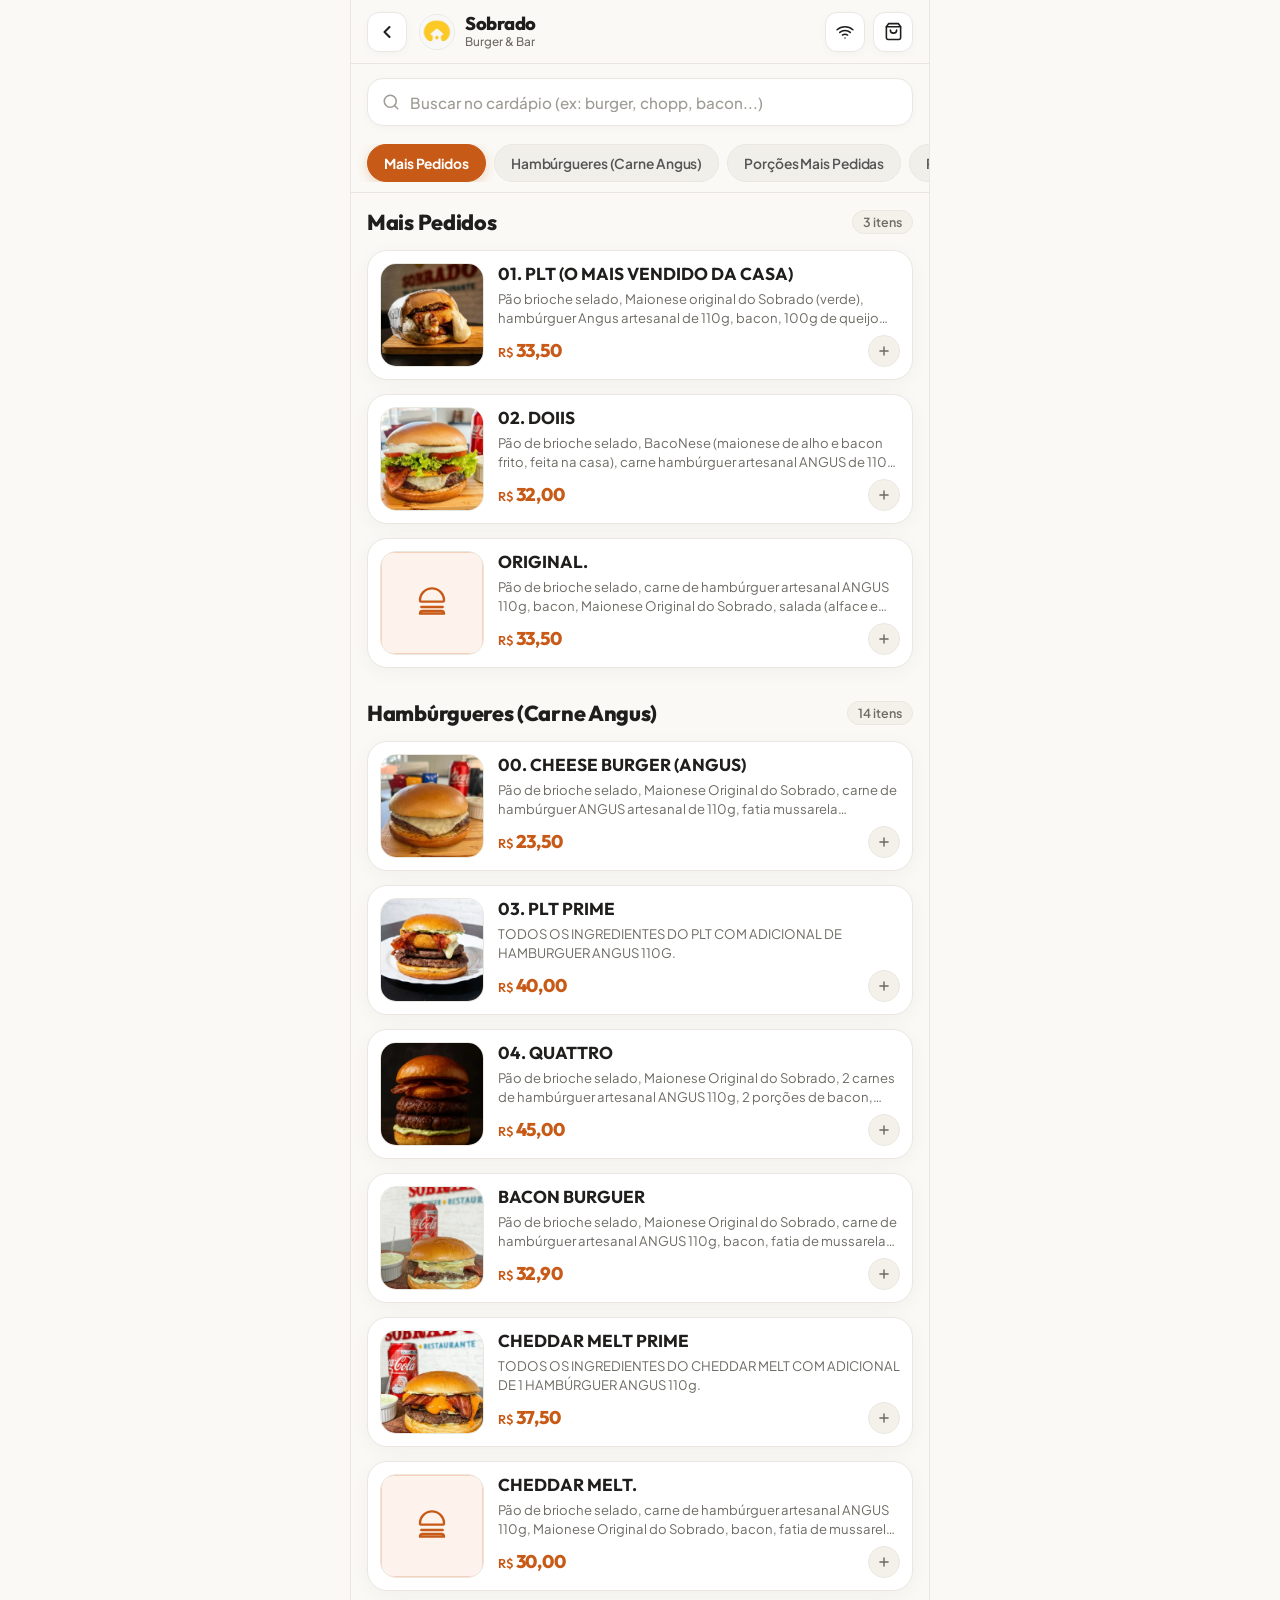
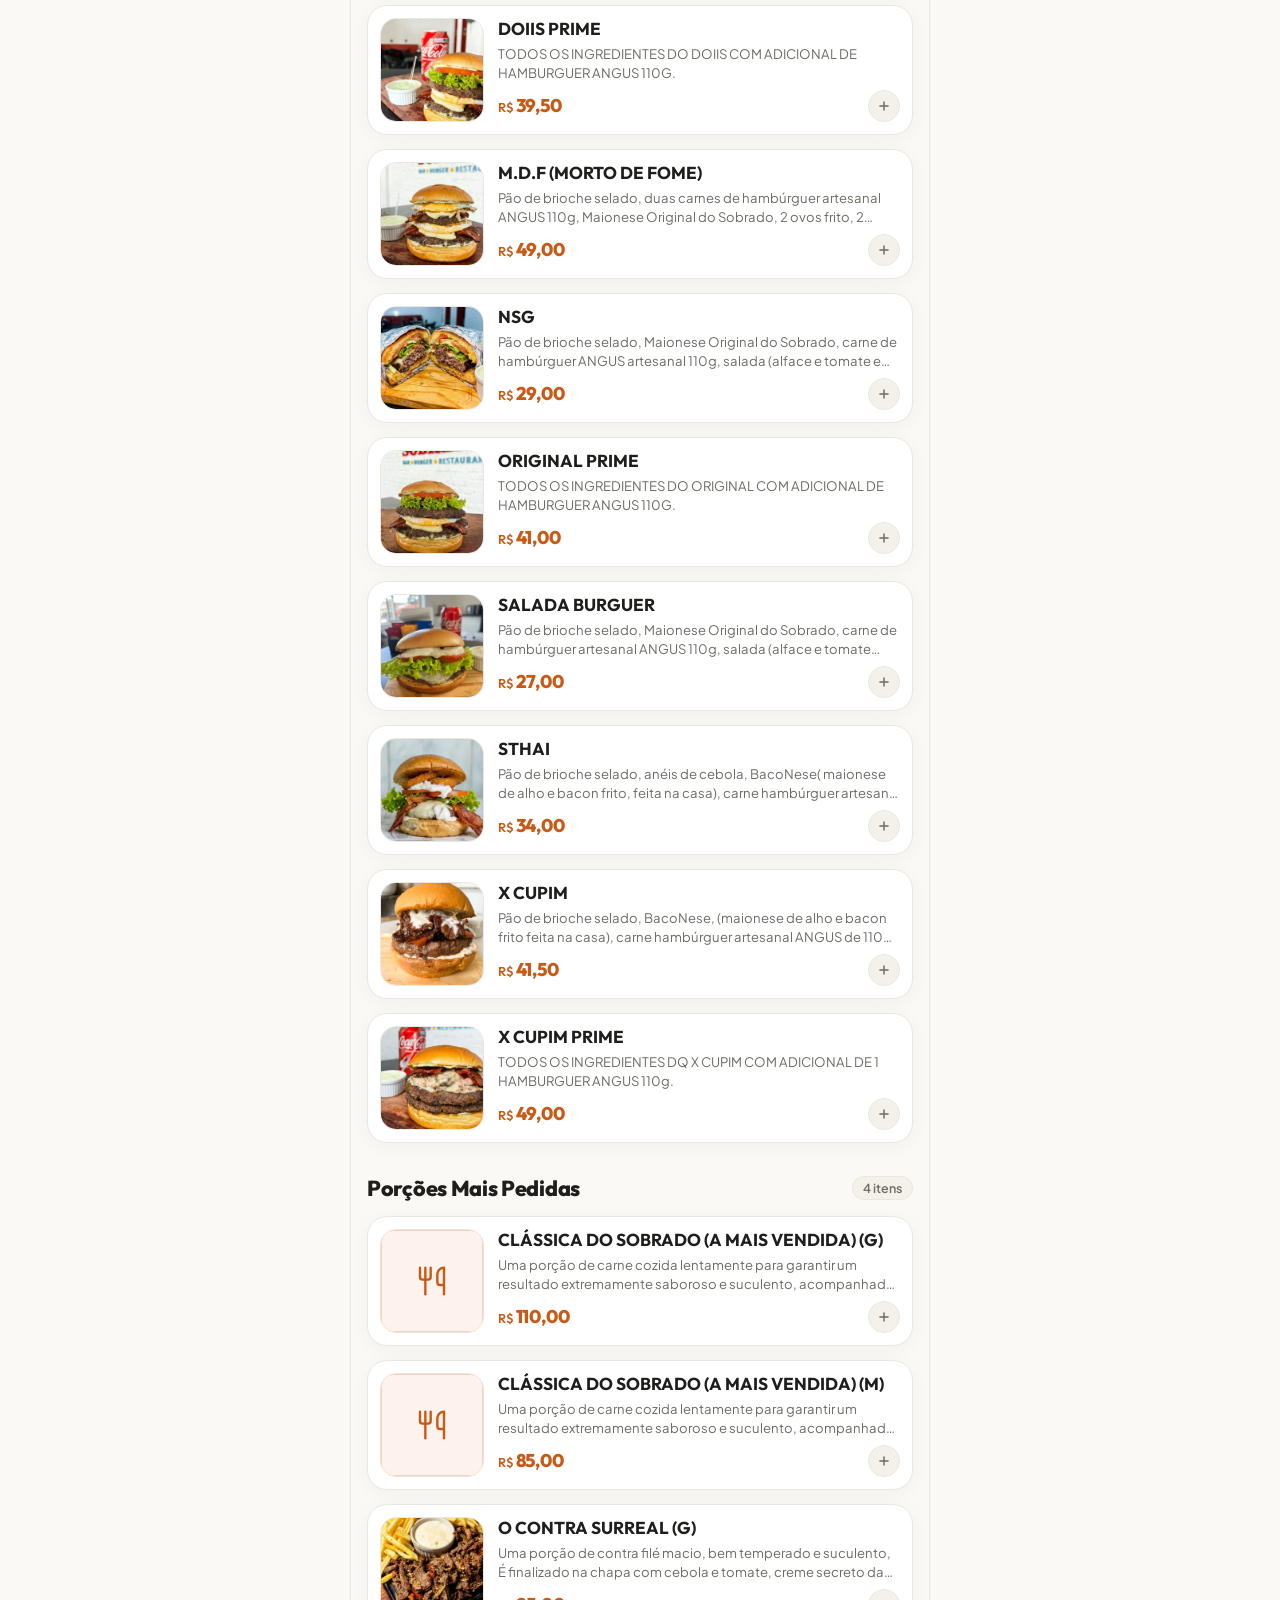
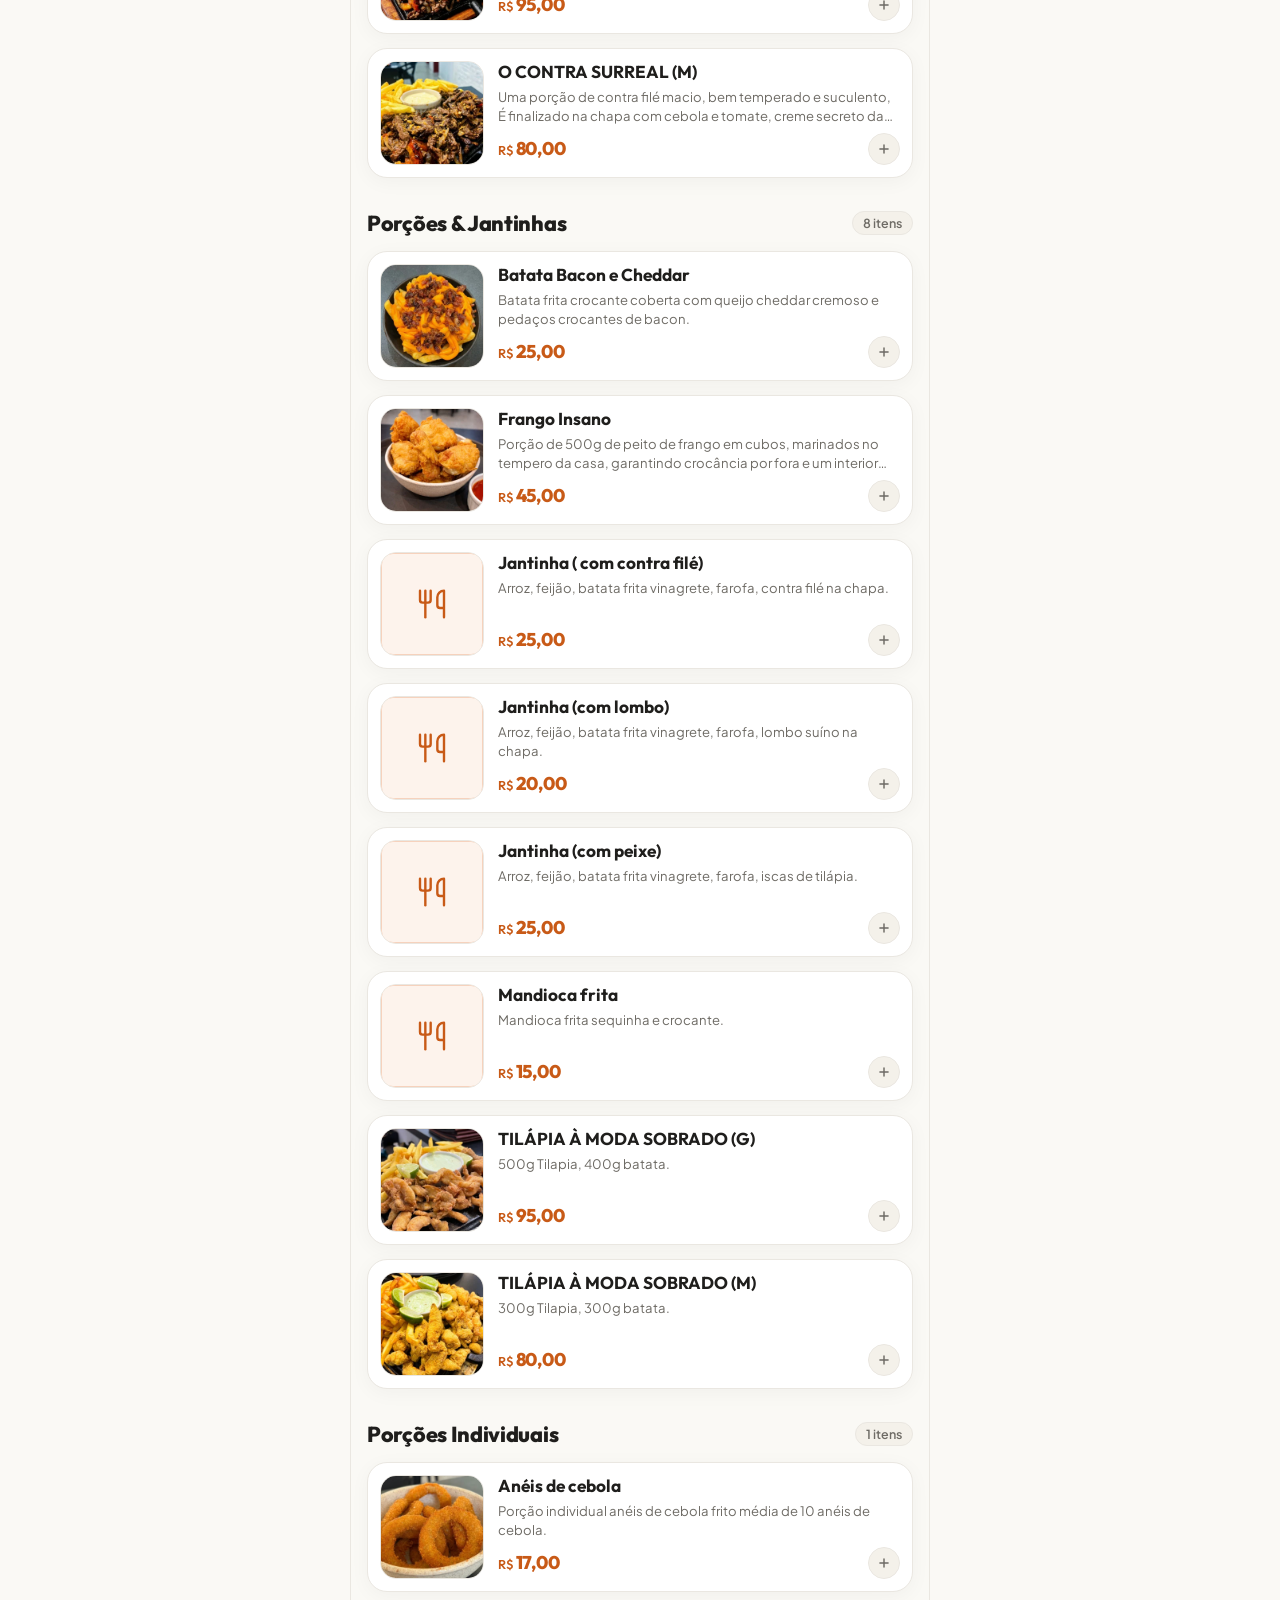
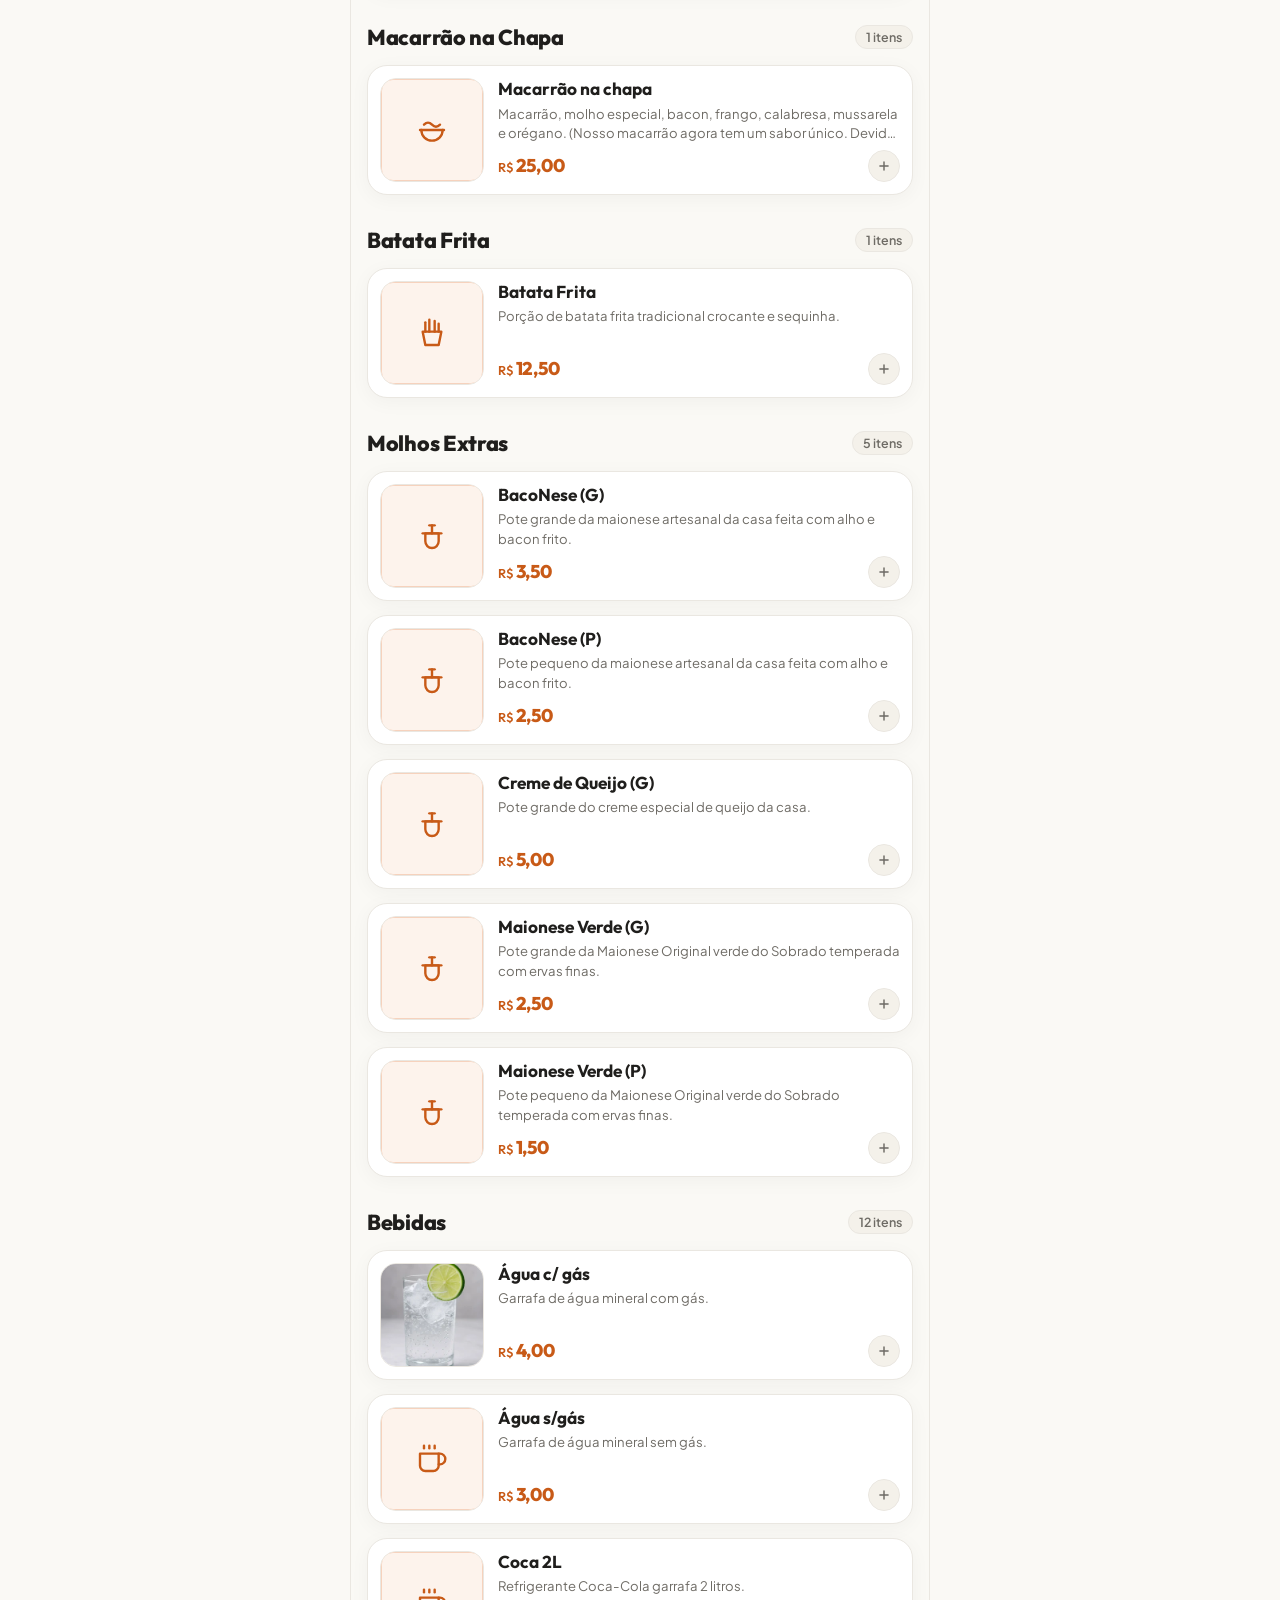
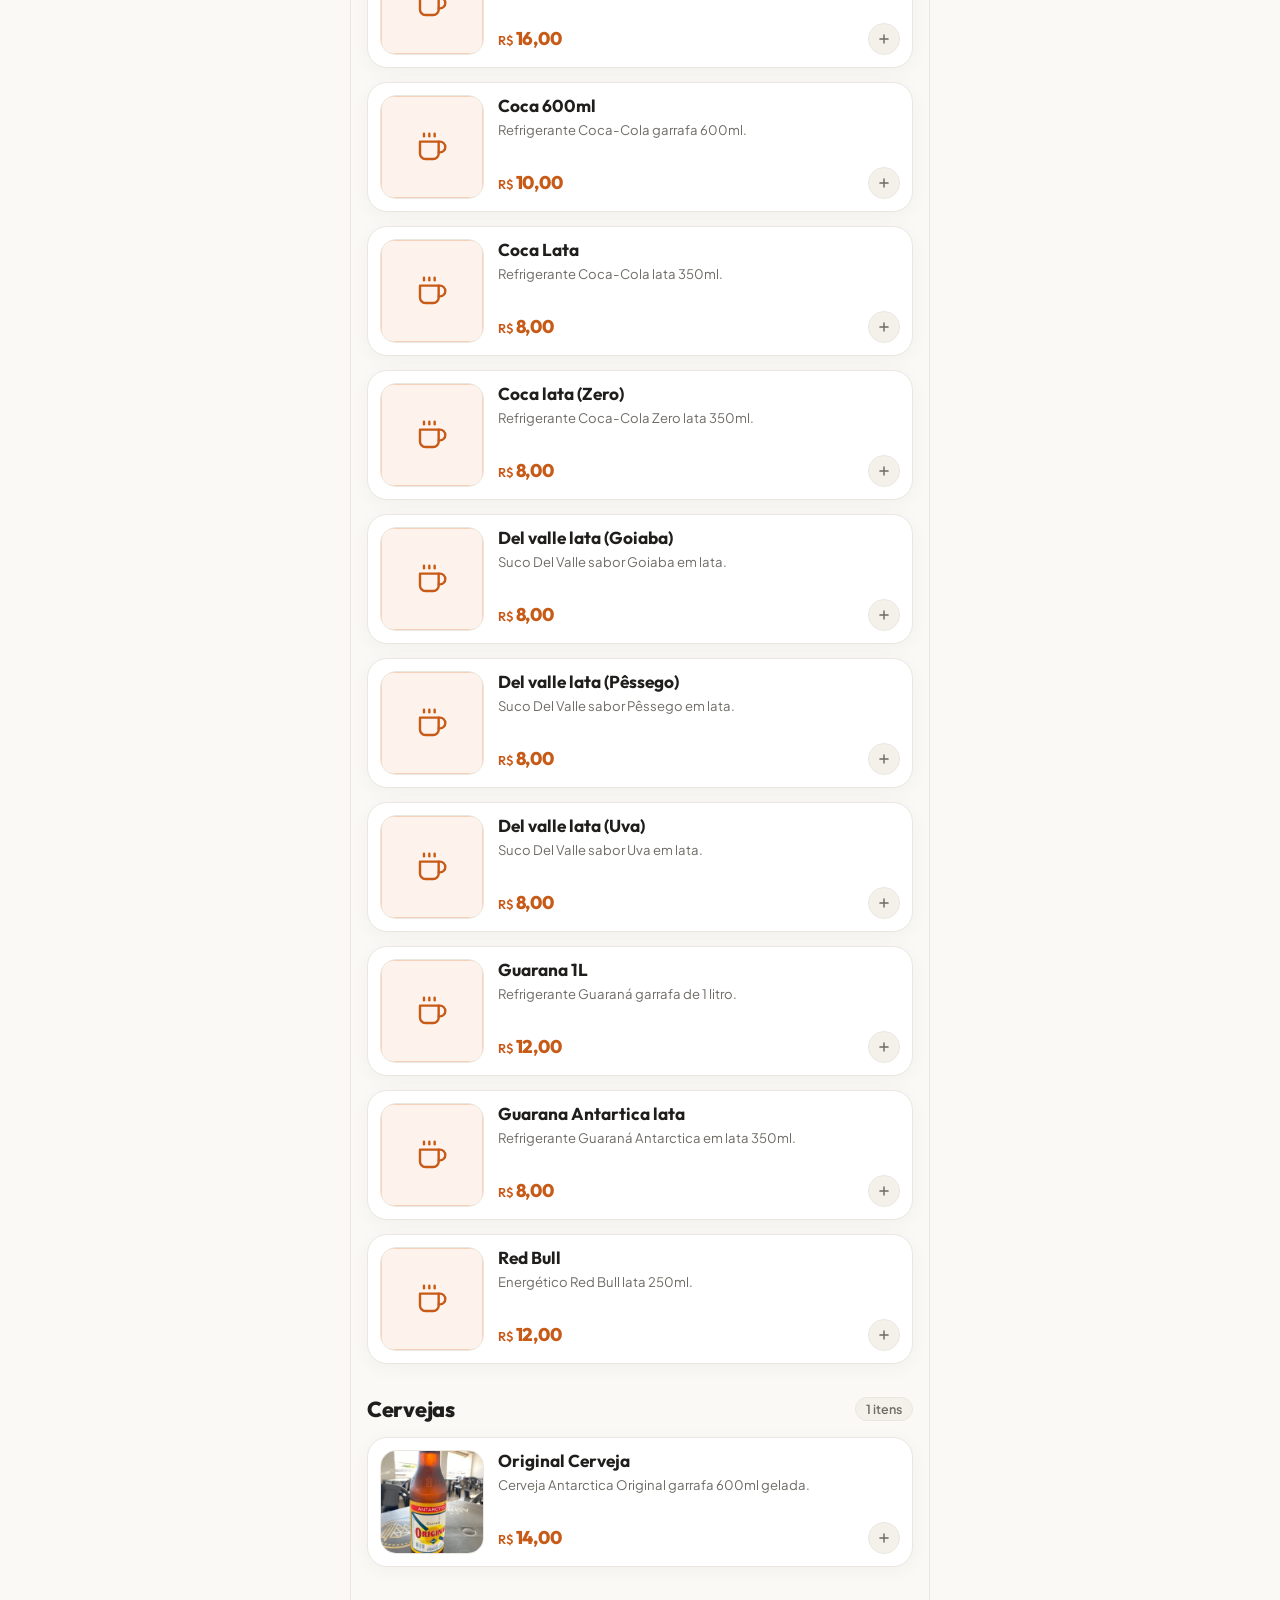
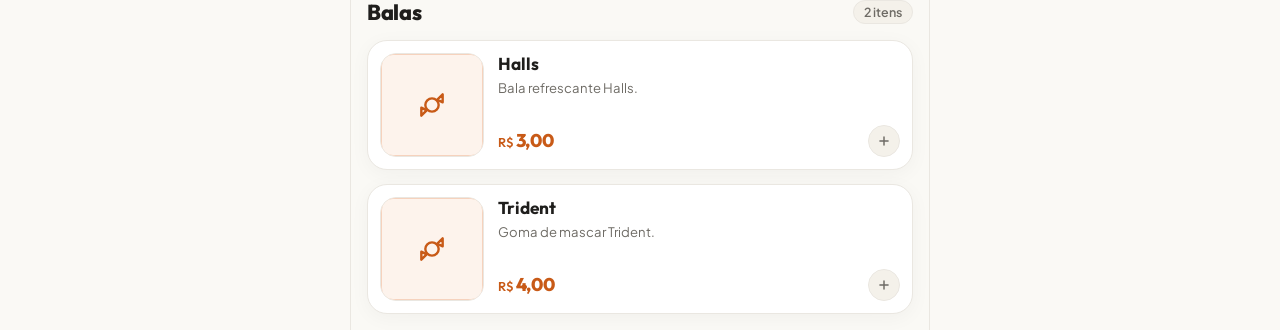
==== cardapio.html @ 11cb1b07 "Primeiro commit" ====
<!DOCTYPE html>
<html lang="pt-BR">

<head>
  <meta charset="UTF-8">
  <meta name="viewport"
    content="width=device-width, initial-scale=1.0, maximum-scale=1.0, user-scalable=no, viewport-fit=cover">
  <meta name="theme-color" content="#FAF9F5">
  <meta name="apple-mobile-web-app-status-bar-style" content="default">
  <meta name="description"
    content="Cardápio Digital O Sobrado — Hambúrgueres artesanais, porções especiais, chopp gelado e sobremesas. Peça em sua mesa com rapidez e elegância.">

  <!-- Open Graph / WhatsApp Preview -->
  <meta property="og:type" content="website">
  <meta property="og:title" content="Cardápio Digital — O Sobrado">
  <meta property="og:description"
    content="Conheça nossos burgers artesanais grelhados no fogo, porções e chopp fresco.">
  <meta property="og:image" content="assets/images/products/burger-sobrado.jpg">
  <meta property="og:locale" content="pt_BR">
  <meta property="og:site_name" content="O Sobrado">

  <title>Cardápio Digital — O Sobrado</title>

  <!-- Favicon -->
  <link rel="icon" type="image/jpeg" href="assets/images/Logo_Sobrado.jpg">

  <!-- Estilos da Aplicação -->
  <link rel="stylesheet" href="assets/css/styles.css">
</head>

<body>

  <div class="app-container" id="menuAppContainer">

    <!-- Header Compacto Sticky -->
    <header class="menu-header">
      <div class="header-left">
        <!-- Voltar ao Hub de Entrada -->
        <a href="index.html" class="btn-back-hub" id="btnBackHub" aria-label="Voltar ao início">
          <svg width="20" height="20" viewBox="0 0 24 24" fill="none" stroke="currentColor" stroke-width="2.5"
            stroke-linecap="round" stroke-linejoin="round">
            <polyline points="15 18 9 12 15 6"></polyline>
          </svg>
        </a>

        <!-- Marca e Título -->
        <div class="header-brand">
          <img src="assets/images/Logo_Sobrado.jpg" alt="Logo Sobrado" class="header-logo-mini" width="34"
            height="34" />
          <div class="header-title-box">
            <span class="header-title">Sobrado</span>
            <span class="header-desc">Burger & Bar</span>
          </div>
        </div>
      </div>

      <div class="header-right">
        <!-- Selo de Mesa Ativa -->
        <div class="header-table-badge" id="headerTableBadge" style="display: none;">
          <span class="table-badge-dot" aria-hidden="true"></span>
          <span id="headerTableText">Mesa --</span>
        </div>

        <!-- Botão Wi-Fi Rápido no Header -->
        <button type="button" class="header-wifi-btn btn-trigger-wifi" aria-label="Ver Wi-Fi">
          <svg width="18" height="18" viewBox="0 0 24 24" fill="none" stroke="currentColor" stroke-width="2"
            stroke-linecap="round" stroke-linejoin="round">
            <path d="M5 12.55a11 11 0 0 1 14.08 0"></path>
            <path d="M1.42 9a16 16 0 0 1 21.16 0"></path>
            <path d="M8.53 16.11a6 6 0 0 1 6.95 0"></path>
            <line x1="12" y1="20" x2="12.01" y2="20"></line>
          </svg>
        </button>

        <!-- Botão da Sacola de Pedidos no Header -->
        <button type="button" class="header-cart-btn" id="btnOpenCart" aria-label="Abrir sacola de pedidos">
          <svg width="19" height="19" viewBox="0 0 24 24" fill="none" stroke="currentColor" stroke-width="2"
            stroke-linecap="round" stroke-linejoin="round">
            <path d="M6 2L3 6v14a2 2 0 0 0 2 2h14a2 2 0 0 0 2-2V6l-3-4z"></path>
            <line x1="3" y1="6" x2="21" y2="6"></line>
            <path d="M16 10a4 4 0 0 1-8 0"></path>
          </svg>
          <span class="cart-badge" id="cartBadgeCount" style="display: none;">0</span>
        </button>
      </div>
    </header>

    <!-- Barra de Pesquisa Rápida -->
    <div class="search-container">
      <div class="search-input-wrapper">
        <span class="search-icon" aria-hidden="true">
          <svg width="18" height="18" viewBox="0 0 24 24" fill="none" stroke="currentColor" stroke-width="2"
            stroke-linecap="round" stroke-linejoin="round">
            <circle cx="11" cy="11" r="8"></circle>
            <line x1="21" y1="21" x2="16.65" y2="16.65"></line>
          </svg>
        </span>
        <input type="search" id="menuSearchInput" class="search-input"
          placeholder="Buscar no cardápio (ex: burger, chopp, bacon...)" autocomplete="off"
          aria-label="Buscar produtos no cardápio" />
        <button type="button" class="search-clear-btn" id="searchClearBtn" aria-label="Limpar pesquisa">✕</button>
      </div>
    </div>

    <!-- Barra de Categorias Horizontal Sticky com Scroll Suave -->
    <nav class="categories-bar-wrapper" aria-label="Navegação por categorias de produtos">
      <div class="categories-bar" id="categoriesBar">
        <!-- Renderizado dinamicamente via JavaScript -->
      </div>
    </nav>

    <!-- Listagem Principal de Seções e Produtos -->
    <main class="menu-content" id="menuContent">
      <!-- Seções e cards renderizados dinamicamente via JavaScript -->
    </main>

    <!-- Estado de Busca Vazia -->
    <div class="empty-search-state" id="emptySearchState">
      <span class="empty-icon" aria-hidden="true">
        <svg width="32" height="32" viewBox="0 0 24 24" fill="none" stroke="#9E9B94" stroke-width="1.8"
          stroke-linecap="round" stroke-linejoin="round">
          <circle cx="11" cy="11" r="8"></circle>
          <line x1="21" y1="21" x2="16.65" y2="16.65"></line>
        </svg>
      </span>
      <h3 class="empty-title">Nenhum item encontrado</h3>
      <p class="empty-desc">Tente buscar por outro termo ou ingrediente.</p>
    </div>

    <!-- Modal / Bottom Drawer de Detalhes do Produto (com suporte a Vídeo e Imagem) -->
    <div class="modal-overlay" id="productModal" role="dialog" aria-modal="true" aria-labelledby="drawerTitle">
      <div class="product-drawer">

        <div class="drawer-handle-bar">
          <div class="drawer-handle"></div>
        </div>

        <button type="button" class="btn-close-modal" id="btnCloseDrawer" aria-label="Fechar detalhes">✕</button>

        <!-- Mídia em Destaque no Topo do Modal (Vídeo ou Foto) -->
        <div class="drawer-media-wrap modal-media modal-image-container" id="drawerMediaContainer">
          <!-- Renderizado dinamicamente: <video> ou <img> -->
        </div>

        <!-- Conteúdo do Produto -->
        <div class="drawer-body">
          <span class="drawer-badge" id="drawerBadge" style="display: none;">Destaque</span>

          <div class="drawer-header-row">
            <h2 class="drawer-title" id="drawerTitle">Nome do Produto</h2>
            <div class="drawer-price" id="drawerPrice">R$ 0,00</div>
          </div>

          <p class="drawer-desc" id="drawerDesc">Descrição completa do item.</p>

          <!-- Molho de Acompanhamento / Destaque Especial -->
          <div id="drawerAccompanimentContainer" style="display: none;"></div>

          <!-- Ingredientes Artesanais -->
          <div id="drawerIngredientsBox">
            <h4 class="drawer-section-title">Ingredientes & Composição</h4>
            <ul class="ingredients-list" id="drawerIngredientsList">
              <!-- Renderizado dinamicamente -->
            </ul>
          </div>

          <!-- Adicionais do Produto (Exclusivo no Modal de Detalhes) -->
          <div id="drawerAddonsSection" class="drawer-addons-section" style="display: none;"></div>

          <!-- Ação do Cliente -->
          <div class="drawer-actions">
            <button type="button" class="btn-primary-action" id="btnAddToCart">
              <svg width="20" height="20" viewBox="0 0 24 24" fill="none" stroke="currentColor" stroke-width="2"
                stroke-linecap="round" stroke-linejoin="round">
                <path d="M6 2L3 6v14a2 2 0 0 0 2 2h14a2 2 0 0 0 2-2V6l-3-4z"></path>
                <line x1="3" y1="6" x2="21" y2="6"></line>
                <path d="M16 10a4 4 0 0 1-8 0"></path>
              </svg>
              <span id="btnAddToCartText">Adicionar à Sacola</span>
            </button>
          </div>
        </div>

      </div>
    </div>

    <!-- Modal / Bottom Drawer da Sacola de Pedidos -->
    <div class="modal-overlay" id="cartModal" role="dialog" aria-modal="true" aria-labelledby="cartDrawerTitle">
      <div class="product-drawer cart-drawer">

        <div class="drawer-handle-bar">
          <div class="drawer-handle"></div>
        </div>

        <button type="button" class="btn-close-modal" id="btnCloseCart" aria-label="Fechar sacola">✕</button>

        <div class="cart-drawer-header">
          <div class="cart-title-row">
            <h2 class="cart-drawer-title" id="cartDrawerTitle">Sua Sacola</h2>
            <div class="cart-table-badge" id="cartTableBadge" style="display: none;">
              <span class="table-badge-dot" aria-hidden="true"></span>
              <span id="cartTableText">Mesa --</span>
            </div>
          </div>
          <p class="cart-drawer-subtitle">Revise seus itens e envie o pedido diretamente para o estabelecimento.</p>
        </div>

        <!-- Conteúdo da Sacola (Itens ou Estado Vazio) -->
        <div class="cart-drawer-body" id="cartDrawerBody">
          <!-- Renderizado dinamicamente via JS -->
        </div>

        <!-- Rodapé da Sacola (Total, Observações e WhatsApp) -->
        <div class="cart-drawer-footer" id="cartDrawerFooter">
          <div class="cart-notes-wrapper">
            <label for="cartNotesInput" class="cart-notes-label">
              <svg width="15" height="15" viewBox="0 0 24 24" fill="none" stroke="currentColor" stroke-width="2"
                stroke-linecap="round" stroke-linejoin="round">
                <path d="M11 4H4a2 2 0 0 0-2 2v14a2 2 0 0 0 2 2h14a2 2 0 0 0 2-2v-7"></path>
                <path d="M18.5 2.5a2.121 2.121 0 0 1 3 3L12 15l-4 1 1-4 9.5-9.5z"></path>
              </svg>
              <span>Observações (opcional):</span>
            </label>
            <textarea id="cartNotesInput" class="cart-notes-input"
              placeholder="Ex: Ponto da carne, sem cebola, maionese à parte..." rows="2"></textarea>
          </div>

          <div class="cart-total-row">
            <span class="cart-total-label">Total do Pedido</span>
            <span class="cart-total-value" id="cartTotalValue">R$ 0,00</span>
          </div>

          <button type="button" class="btn-primary-action btn-whatsapp-order" id="btnWhatsappOrder">
            <svg width="22" height="22" viewBox="0 0 24 24" fill="currentColor">
              <path
                d="M12.031 6.172c-3.181 0-5.767 2.586-5.768 5.766-.001 1.298.38 2.27 1.019 3.287l-.582 2.128 2.182-.573c.978.58 1.911.928 3.149.929 3.182 0 5.767-2.587 5.768-5.766 0-3.18-2.586-5.771-5.768-5.771zm3.392 8.244c-.144.405-.837.774-1.17.824-.299.045-.677.063-1.092-.069-.252-.08-.575-.187-.988-.365-1.739-.751-2.874-2.502-2.961-2.617-.087-.116-.708-.94-.708-1.793s.448-1.273.607-1.446c.159-.173.346-.217.462-.217l.332.006c.106.005.249-.04.39.298.144.347.491 1.2.534 1.287.043.087.072.188.014.304-.058.116-.087.188-.173.289l-.26.304c-.087.086-.177.18-.076.354.101.174.449.741.964 1.201.662.591 1.221.774 1.394.86.173.086.275.073.376-.044.101-.116.433-.506.549-.68.116-.173.231-.145.39-.087s1.011.477 1.184.564.289.13.332.203c.043.072.043.419-.101.824z" />
            </svg>
            <span>Pedir no WhatsApp</span>
          </button>
        </div>

      </div>
    </div>

    <!-- Modal de Wi-Fi -->
    <div class="modal-overlay" id="wifiModal" role="dialog" aria-modal="true" aria-labelledby="wifiModalTitle">
      <div class="wifi-modal-box">
        <div class="wifi-icon-large" aria-hidden="true">
          <svg width="32" height="32" viewBox="0 0 24 24" fill="none" stroke="currentColor" stroke-width="2"
            stroke-linecap="round" stroke-linejoin="round">
            <path d="M5 12.55a11 11 0 0 1 14.08 0"></path>
            <path d="M1.42 9a16 16 0 0 1 21.16 0"></path>
            <path d="M8.53 16.11a6 6 0 0 1 6.95 0"></path>
            <line x1="12" y1="20" x2="12.01" y2="20"></line>
          </svg>
        </div>

        <h2 class="wifi-modal-title" id="wifiModalTitle">Wi-Fi d'O Sobrado</h2>
        <p class="wifi-modal-desc">Conecte-se gratuitamente à nossa rede exclusiva para clientes.</p>

        <div class="wifi-info-card">
          <div class="wifi-row">
            <span class="wifi-row-label">Nome da Rede (SSID)</span>
            <span class="wifi-row-value">O Sobrado - Clientes</span>
          </div>
          <div class="wifi-row">
            <span class="wifi-row-label">Senha de Acesso</span>
            <span class="wifi-row-value">sobradoburger</span>
          </div>
        </div>

        <button type="button" class="btn-copy-wifi" id="btnCopyWifiPassword">
          <svg width="18" height="18" viewBox="0 0 24 24" fill="none" stroke="currentColor" stroke-width="2"
            stroke-linecap="round" stroke-linejoin="round">
            <rect x="9" y="9" width="13" height="13" rx="2" ry="2"></rect>
            <path d="M5 15H4a2 2 0 0 1-2-2V4a2 2 0 0 1 2-2h9a2 2 0 0 1 2 2v1"></path>
          </svg>
          <span>Copiar Senha</span>
        </button>

        <button type="button" class="btn-close-wifi-text" id="btnCloseWifi">
          Fechar Janela
        </button>
      </div>
    </div>

    <!-- Toast de Notificação -->
    <div class="toast-notice" id="toastNotice" role="status" aria-live="polite"></div>

  </div>

  <!-- Scripts -->
  <script src="assets/js/products.js"></script>
  <script src="assets/js/app.js"></script>
</body>

</html>
---- assets/css/styles.css ----
/* =====================================================================
   O SOBRADO — CARDÁPIO DIGITAL & HUB NFC
   Design System Light Theme: Leve, Limpo, Sofisticado e Minimalista
   ===================================================================== */

@import url('https://fonts.googleapis.com/css2?family=Outfit:wght@400;500;600;700;800&family=Plus+Jakarta+Sans:wght@400;500;600;700&display=swap');

:root {
  /* 1. Paleta de Superfícies (Light Gastronômico & Aconchegante) */
  --bg-main: #FAF9F5;             /* Creme/off-white suave, acolhedor e leve */
  --bg-main-alt: #F4F1EA;         /* Variação sutil para seções de destaque */
  --bg-card: #FFFFFF;             /* Branco puro para cartões e links */
  --bg-card-hover: #FCFBFA;       /* Micro-hover suave */
  --bg-input: #FFFFFF;            /* Fundo dos campos de entrada */
  --bg-chip: #F2EFEB;             /* Chips inativos e badges secundários */
  --bg-chip-hover: #E9E5DE;       /* Hover de chips */
  --bg-glass: rgba(250, 249, 245, 0.92); /* Vidro fosco claro no topo */

  /* 2. Cores de Destaque Gastronômico (Terracota & Âmbar Queimado) */
  --brand-terracotta: #C85A17;     /* Tom terracota/brasa nobre */
  --brand-terracotta-hover: #B44E11; /* Estado ativo/hover */
  --brand-terracotta-light: #FDF3EC; /* Fundo suave para ícones e tags */
  --brand-terracotta-border: #F6D2BD;/* Borda delicada de destaque */
  --brand-amber: #D97706;          /* Âmbar complementar */

  /* 3. Selo de Mesa e Status (Verde Musgo / Sálvia Acolhedor) */
  --status-table-bg: #EAF6EE;      /* Fundo da cápsula da mesa */
  --status-table-border: #C6E7D2;  /* Borda sutil da cápsula */
  --status-table-text: #237841;    /* Verde elegante e legível */
  --status-table-dot: #2E9B54;     /* Ponto pulsante */

  /* 4. Tipografia & Hierarquia de Contraste */
  --text-primary: #1F1E1C;         /* Preto suave / grafite escuro */
  --text-heading: #2D2B28;         /* Títulos e destaques estruturais */
  --text-secondary: #6E6B65;       /* Descrições e ingredientes */
  --text-dim: #9E9B94;             /* Elementos discretos e placeholders */
  --text-white: #FFFFFF;           /* Texto sobre botões terracota */

  /* 5. Bordas e Sombras Suaves (Sem peso preto) */
  --border-subtle: #EAE7E1;        /* Linha sutil padrão */
  --border-divider: #F0ECE4;       /* Divisores internos */
  --border-focus: #C85A17;         /* Foco de acessibilidade */

  --shadow-sm: 0 2px 8px rgba(31, 30, 28, 0.03);
  --shadow-card: 0 4px 20px rgba(31, 30, 28, 0.04);
  --shadow-card-hover: 0 8px 26px rgba(31, 30, 28, 0.07);
  --shadow-drawer: 0 -10px 40px rgba(31, 30, 28, 0.12);
  --shadow-modal: 0 16px 40px rgba(31, 30, 28, 0.14);

  /* 6. Medidas e Geometria */
  --font-heading: 'Outfit', -apple-system, BlinkMacSystemFont, sans-serif;
  --font-body: 'Plus Jakarta Sans', -apple-system, BlinkMacSystemFont, sans-serif;
  --radius-sm: 10px;
  --radius-md: 16px;
  --radius-lg: 20px;
  --radius-xl: 24px;
  --radius-full: 9999px;
  --header-height: 64px;
  --category-bar-height: 56px;
  --touch-target: 44px;
}

/* =====================================================================
   RESET E BASE
   ===================================================================== */
*, *::before, *::after {
  box-sizing: border-box;
  margin: 0;
  padding: 0;
  -webkit-tap-highlight-color: transparent;
}

html {
  font-size: 16px;
  scroll-behavior: smooth;
  background-color: var(--bg-main);
  color: var(--text-primary);
  font-family: var(--font-body);
  -webkit-font-smoothing: antialiased;
  -moz-osx-font-smoothing: grayscale;
}

body {
  min-height: 100vh;
  display: flex;
  flex-direction: column;
  background-color: var(--bg-main);
  color: var(--text-primary);
  overflow-x: hidden;
  padding-bottom: env(safe-area-inset-bottom, 20px);
}

img, video {
  display: block;
  max-width: 100%;
  height: auto;
}

button, a, input {
  font-family: inherit;
  color: inherit;
}

button {
  background: none;
  border: none;
  cursor: pointer;
}

a {
  text-decoration: none;
}

/* =====================================================================
   CONTAINER DO APP (MOBILE-FIRST)
   ===================================================================== */
.app-container {
  width: 100%;
  max-width: 580px;
  margin: 0 auto;
  min-height: 100vh;
  position: relative;
  display: flex;
  flex-direction: column;
  background-color: var(--bg-main);
}

/* =====================================================================
   1. HUB DE ENTRADA (INDEX.HTML / LINKTREE DA MESA)
   ===================================================================== */
.hub-wrapper {
  display: flex;
  flex-direction: column;
  min-height: 100vh;
  padding: 48px 20px 32px 20px;
  padding-top: max(48px, env(safe-area-inset-top, 32px));
  position: relative;
  z-index: 1;
}

/* Identidade Centralizada do Sobrado (Clean & Minimalista) */
.hub-identity {
  display: flex;
  flex-direction: column;
  align-items: center;
  text-align: center;
  margin-top: 0;
  margin-bottom: 30px;
  position: relative;
  z-index: 2;
}

.hub-logo-box {
  width: 108px;
  height: 108px;
  border-radius: 50%;
  padding: 4px;
  background-color: #FFFFFF;
  border: 1px solid var(--border-subtle);
  box-shadow: 0 8px 28px rgba(31, 30, 28, 0.08);
  margin-bottom: 16px;
  transition: transform 0.25s ease, box-shadow 0.25s ease;
  display: flex;
  align-items: center;
  justify-content: center;
  overflow: hidden;
}

.hub-logo-box:hover {
  transform: translateY(-2px);
  box-shadow: 0 12px 32px rgba(31, 30, 28, 0.12);
}

.hub-logo-img {
  width: 100%;
  height: 100%;
  border-radius: 50%;
  object-fit: cover;
  background-color: #FFFFFF;
}

.hub-title {
  font-family: var(--font-heading);
  font-size: 1.85rem;
  font-weight: 800;
  letter-spacing: -0.5px;
  color: var(--text-primary);
  margin-bottom: 4px;
}

.hub-subtitle {
  font-size: 0.95rem;
  color: var(--text-secondary);
  font-weight: 500;
  margin-bottom: 14px;
}

/* Selo de Mesa Ativa Clean */
.table-badge {
  display: inline-flex;
  align-items: center;
  gap: 8px;
  background-color: var(--status-table-bg);
  border: 1px solid var(--status-table-border);
  padding: 6px 14px;
  border-radius: var(--radius-full);
  font-size: 0.85rem;
  font-weight: 600;
  color: var(--status-table-text);
  box-shadow: 0 2px 6px rgba(35, 120, 65, 0.06);
}

.table-badge-dot {
  width: 8px;
  height: 8px;
  border-radius: 50%;
  background-color: var(--status-table-dot);
  box-shadow: 0 0 6px rgba(46, 155, 84, 0.5);
  animation: pulseGreen 2.2s infinite ease-in-out;
}

@keyframes pulseGreen {
  0%, 100% { transform: scale(0.9); opacity: 0.85; }
  50% { transform: scale(1.15); opacity: 1; }
}

/* Lista de Ações do Hub */
.hub-actions {
  display: flex;
  flex-direction: column;
  gap: 14px;
  width: 100%;
  margin-bottom: 28px;
}

.hub-btn {
  display: flex;
  align-items: center;
  justify-content: space-between;
  width: 100%;
  min-height: 68px;
  padding: 14px 18px;
  border-radius: var(--radius-md);
  background-color: var(--bg-card);
  border: 1px solid var(--border-subtle);
  color: var(--text-primary);
  box-shadow: var(--shadow-card);
  transition: transform 0.18s cubic-bezier(0.16, 1, 0.3, 1), box-shadow 0.18s ease, border-color 0.18s ease;
  position: relative;
}

.hub-btn:hover {
  box-shadow: var(--shadow-card-hover);
  border-color: #DFDBD3;
  transform: translateY(-1px);
}

.hub-btn:active {
  transform: scale(0.985);
}

.hub-btn-left {
  display: flex;
  align-items: center;
  gap: 14px;
}

.hub-btn-icon {
  width: 44px;
  height: 44px;
  border-radius: 12px;
  display: flex;
  align-items: center;
  justify-content: center;
  font-size: 1.25rem;
  flex-shrink: 0;
  background-color: var(--bg-main-alt);
  border: 1px solid var(--border-subtle);
  color: var(--text-primary);
  transition: transform 0.2s ease, background-color 0.2s ease;
}

.hub-btn-text {
  text-align: left;
}

.hub-btn-title {
  font-family: var(--font-heading);
  font-size: 1.05rem;
  font-weight: 700;
  color: var(--text-primary);
  line-height: 1.25;
}

.hub-btn-desc {
  font-size: 0.82rem;
  color: var(--text-secondary);
  margin-top: 3px;
}

.hub-btn-arrow {
  color: var(--text-dim);
  font-size: 1.15rem;
  transition: transform 0.2s ease, color 0.2s ease;
}

.hub-btn:hover .hub-btn-arrow {
  transform: translateX(3px);
  color: var(--brand-terracotta);
}

/* Botão 1: Ver Cardápio (Ação Principal com Acento Terracota Nobre) */
.hub-btn-primary {
  border-color: var(--brand-terracotta-border);
  background-color: #FFFFFF;
}

.hub-btn-primary .hub-btn-icon {
  background-color: var(--brand-terracotta-light);
  border-color: var(--brand-terracotta-border);
  color: var(--brand-terracotta);
}

.hub-btn-primary .hub-btn-title {
  color: var(--brand-terracotta);
}

.hub-btn-primary .hub-btn-arrow {
  color: var(--brand-terracotta);
}

/* Botão 2: Instagram */
.hub-btn-instagram .hub-btn-icon {
  background: linear-gradient(135deg, #FFF0F5 0%, #FFE4E6 100%);
  border-color: #FBCFE8;
  color: #E1306C;
}

/* Botão 3: Wi-Fi */
.hub-btn-wifi .hub-btn-icon {
  background-color: #F7F5F0;
  color: var(--text-primary);
}

/* Rodapé do Hub */
.hub-footer {
  margin-top: auto;
  text-align: center;
  padding-top: 20px;
}

.hub-footer-text {
  font-size: 0.82rem;
  color: var(--text-secondary);
  line-height: 1.5;
}

.hub-footer-badge {
  display: inline-block;
  margin-top: 8px;
  font-size: 0.74rem;
  font-weight: 600;
  color: var(--brand-terracotta);
  background-color: var(--brand-terracotta-light);
  border: 1px solid var(--brand-terracotta-border);
  padding: 3px 12px;
  border-radius: var(--radius-full);
}

/* =====================================================================
   2. CARDÁPIO DIGITAL (CARDAPIO.HTML)
   ===================================================================== */

/* Header Compacto Sticky */
.menu-header {
  position: sticky;
  top: 0;
  z-index: 100;
  height: var(--header-height);
  background: var(--bg-glass);
  backdrop-filter: blur(12px);
  -webkit-backdrop-filter: blur(12px);
  border-bottom: 1px solid var(--border-subtle);
  display: flex;
  align-items: center;
  justify-content: space-between;
  padding: 0 16px;
  padding-top: env(safe-area-inset-top, 0px);
}

.header-left {
  display: flex;
  align-items: center;
  gap: 12px;
}

.btn-back-hub {
  width: 40px;
  height: 40px;
  border-radius: 12px;
  background-color: var(--bg-card);
  border: 1px solid var(--border-subtle);
  display: flex;
  align-items: center;
  justify-content: center;
  color: var(--text-primary);
  box-shadow: var(--shadow-sm);
  transition: transform 0.1s ease, border-color 0.15s ease;
}

.btn-back-hub:active {
  transform: scale(0.92);
}

.header-brand {
  display: flex;
  align-items: center;
  gap: 10px;
}

.header-logo-mini {
  width: 36px;
  height: 36px;
  border-radius: 50%;
  object-fit: cover;
  border: 1.5px solid var(--border-subtle);
  background-color: #FFFFFF;
}

.header-title-box {
  display: flex;
  flex-direction: column;
}

.header-title {
  font-family: var(--font-heading);
  font-size: 1.15rem;
  font-weight: 800;
  color: var(--text-primary);
  line-height: 1.1;
  letter-spacing: -0.3px;
}

.header-desc {
  font-size: 0.74rem;
  color: var(--text-secondary);
  font-weight: 500;
}

.header-right {
  display: flex;
  align-items: center;
  gap: 8px;
}

.header-table-badge {
  display: flex;
  align-items: center;
  gap: 6px;
  background-color: var(--status-table-bg);
  border: 1px solid var(--status-table-border);
  padding: 5px 12px;
  border-radius: var(--radius-full);
  font-size: 0.8rem;
  font-weight: 700;
  color: var(--status-table-text);
}

.header-wifi-btn {
  width: 40px;
  height: 40px;
  border-radius: 12px;
  background-color: var(--bg-card);
  border: 1px solid var(--border-subtle);
  display: flex;
  align-items: center;
  justify-content: center;
  color: var(--text-primary);
  box-shadow: var(--shadow-sm);
  transition: transform 0.1s ease;
}

.header-wifi-btn:active {
  transform: scale(0.92);
}

.header-cart-btn {
  position: relative;
  width: 40px;
  height: 40px;
  border-radius: 12px;
  background-color: var(--bg-card);
  border: 1px solid var(--border-subtle);
  display: flex;
  align-items: center;
  justify-content: center;
  color: var(--text-primary);
  box-shadow: var(--shadow-sm);
  transition: transform 0.1s ease, border-color 0.15s ease;
  cursor: pointer;
}

.header-cart-btn:active {
  transform: scale(0.92);
}

.cart-badge {
  position: absolute;
  top: -4px;
  right: -4px;
  min-width: 19px;
  height: 19px;
  padding: 0 5px;
  border-radius: var(--radius-full);
  background-color: var(--brand-terracotta);
  color: #FFFFFF;
  font-size: 0.72rem;
  font-weight: 800;
  display: flex;
  align-items: center;
  justify-content: center;
  box-shadow: 0 2px 6px rgba(200, 90, 23, 0.45);
  border: 2px solid #FFFFFF;
  line-height: 1;
  transition: transform 0.2s cubic-bezier(0.175, 0.885, 0.32, 1.275);
}

/* Barra de Pesquisa Rápida */
.search-container {
  padding: 14px 16px 8px 16px;
  position: relative;
}

.search-input-wrapper {
  position: relative;
  display: flex;
  align-items: center;
  background-color: var(--bg-card);
  border: 1px solid var(--border-subtle);
  border-radius: var(--radius-md);
  padding: 0 14px;
  box-shadow: var(--shadow-sm);
  transition: border-color 0.2s ease, box-shadow 0.2s ease;
}

.search-input-wrapper:focus-within {
  border-color: var(--brand-terracotta);
  box-shadow: 0 0 0 3px rgba(200, 90, 23, 0.12);
}

.search-icon {
  color: var(--text-dim);
  font-size: 1.05rem;
  margin-right: 10px;
  flex-shrink: 0;
  display: flex;
  align-items: center;
}

.search-input {
  width: 100%;
  height: 46px;
  background: transparent;
  border: none;
  outline: none;
  color: var(--text-primary);
  font-size: 0.95rem;
  font-weight: 500;
}

.search-input::placeholder {
  color: var(--text-dim);
}

.search-clear-btn {
  width: 28px;
  height: 28px;
  display: none;
  align-items: center;
  justify-content: center;
  color: var(--text-dim);
  border-radius: 50%;
  font-size: 0.85rem;
  transition: color 0.15s ease;
}

.search-clear-btn:hover {
  color: var(--text-primary);
}

.search-input:not(:placeholder-shown) ~ .search-clear-btn {
  display: flex;
}

/* Barra de Categorias Horizontal Sticky */
.categories-bar-wrapper {
  position: sticky;
  top: var(--header-height);
  z-index: 90;
  background: var(--bg-glass);
  backdrop-filter: blur(12px);
  -webkit-backdrop-filter: blur(12px);
  border-bottom: 1px solid var(--border-subtle);
  padding: 10px 0;
}

.categories-bar {
  display: flex;
  gap: 8px;
  overflow-x: auto;
  scroll-behavior: smooth;
  padding: 0 16px;
  scrollbar-width: none;
  -ms-overflow-style: none;
}

.categories-bar::-webkit-scrollbar {
  display: none;
}

.category-tab {
  display: inline-flex;
  align-items: center;
  justify-content: center;
  padding: 8px 16px;
  min-height: 38px;
  border-radius: var(--radius-full);
  background-color: #F0EFEA;
  border: 1px solid var(--border-subtle);
  color: #555555;
  font-size: 0.86rem;
  font-weight: 600;
  white-space: nowrap;
  flex-shrink: 0;
  transition: all 0.2s cubic-bezier(0.16, 1, 0.3, 1);
  cursor: pointer;
  letter-spacing: -0.1px;
}

.category-tab:hover {
  background-color: #E8E6E0;
  color: var(--text-primary);
  border-color: #D8D4CC;
}

.category-tab.active {
  background-color: var(--brand-terracotta);
  color: #FFFFFF;
  border-color: var(--brand-terracotta);
  box-shadow: 0 3px 12px rgba(200, 90, 23, 0.24);
  font-weight: 700;
}

/* =====================================================================
   SEÇÕES E LISTAGEM DE PRODUTOS
   ===================================================================== */
.menu-content {
  padding: 16px;
  display: flex;
  flex-direction: column;
  gap: 32px;
}

.menu-section {
  scroll-margin-top: calc(var(--header-height) + var(--category-bar-height) + 14px);
}

.section-header {
  margin-bottom: 14px;
}

.section-title-wrap {
  display: flex;
  align-items: center;
  justify-content: space-between;
  gap: 12px;
  margin-bottom: 4px;
}

.section-title {
  font-family: var(--font-heading);
  font-size: 1.35rem;
  font-weight: 800;
  color: var(--text-primary);
  letter-spacing: -0.3px;
  line-height: 1.25;
}

.section-count {
  font-size: 0.78rem;
  font-weight: 600;
  color: var(--text-secondary);
  background-color: var(--bg-main-alt);
  border: 1px solid var(--border-subtle);
  padding: 3px 10px;
  border-radius: var(--radius-full);
  white-space: nowrap;
  flex-shrink: 0;
}

.section-desc {
  font-size: 0.85rem;
  color: var(--text-secondary);
  line-height: 1.45;
}

/* Grade de Produtos */
.products-grid {
  display: flex;
  flex-direction: column;
  gap: 14px;
}

/* Card do Produto (Clean & Refinado) */
.product-card {
  display: flex;
  gap: 14px;
  background-color: var(--bg-card);
  border: 1px solid var(--border-subtle);
  border-radius: var(--radius-lg);
  padding: 12px;
  box-shadow: var(--shadow-card);
  cursor: pointer;
  transition: transform 0.18s ease, border-color 0.18s ease, box-shadow 0.18s ease;
  position: relative;
  overflow: hidden;
}

.product-card:active {
  transform: scale(0.985);
}

.product-card:hover {
  border-color: #DFDBD3;
  box-shadow: var(--shadow-card-hover);
}

/* Imagem e Miniatura do Card */
.product-card-media {
  width: 104px;
  height: 104px;
  flex-shrink: 0;
  border-radius: var(--radius-md);
  overflow: hidden;
  position: relative;
  background-color: var(--bg-main-alt);
  border: 1px solid var(--border-subtle);
}

.product-card-img {
  width: 100%;
  height: 100%;
  object-fit: cover;
  transition: transform 0.3s ease;
}

.product-card:hover .product-card-img {
  transform: scale(1.04);
}

/* Fallback de mídia caso imagem falte */
.media-fallback {
  width: 100%;
  height: 100%;
  display: flex;
  flex-direction: column;
  align-items: center;
  justify-content: center;
  background: var(--bg-main-alt);
  color: var(--brand-terracotta);
  font-size: 1.8rem;
}

/* Badge de Destaque Discreta e Elegante */
.product-badge {
  position: absolute;
  top: 6px;
  left: 6px;
  background-color: rgba(255, 255, 255, 0.94);
  backdrop-filter: blur(4px);
  -webkit-backdrop-filter: blur(4px);
  border: 1px solid var(--brand-terracotta-border);
  color: var(--brand-terracotta);
  font-size: 0.65rem;
  font-weight: 700;
  padding: 2px 7px;
  border-radius: 6px;
  text-transform: uppercase;
  letter-spacing: 0.3px;
  box-shadow: 0 2px 6px rgba(0, 0, 0, 0.06);
}

/* Informações do Produto */
.product-card-info {
  display: flex;
  flex-direction: column;
  flex: 1;
  min-width: 0;
}

.product-card-name {
  font-family: var(--font-heading);
  font-size: 1.08rem;
  font-weight: 700;
  color: var(--text-primary);
  line-height: 1.25;
  margin-bottom: 4px;
  display: -webkit-box;
  -webkit-line-clamp: 2;
  -webkit-box-orient: vertical;
  overflow: hidden;
}

.product-card-desc {
  font-size: 0.82rem;
  color: var(--text-secondary);
  line-height: 1.45;
  display: -webkit-box;
  -webkit-line-clamp: 2;
  -webkit-box-orient: vertical;
  overflow: hidden;
  margin-bottom: 8px;
}

.product-card-footer {
  margin-top: auto;
  display: flex;
  align-items: center;
  justify-content: space-between;
}

.product-price {
  font-family: var(--font-heading);
  font-size: 1.15rem;
  font-weight: 800;
  color: var(--brand-terracotta);
  letter-spacing: -0.2px;
}

.product-price-currency {
  font-size: 0.8rem;
  font-weight: 600;
  margin-right: 2px;
  color: var(--brand-terracotta);
}

.btn-open-detail {
  display: inline-flex;
  align-items: center;
  justify-content: center;
  width: 32px;
  height: 32px;
  border-radius: 50%;
  background-color: var(--bg-main-alt);
  border: 1px solid var(--border-subtle);
  color: var(--text-secondary);
  font-size: 0.85rem;
  transition: all 0.18s ease;
}

.product-card:hover .btn-open-detail {
  background-color: var(--brand-terracotta);
  border-color: var(--brand-terracotta);
  color: #FFFFFF;
  transform: scale(1.08);
}

/* Estado de busca vazia */
.empty-search-state {
  display: none;
  flex-direction: column;
  align-items: center;
  justify-content: center;
  padding: 48px 20px;
  text-align: center;
}

.empty-search-state.show {
  display: flex;
}

.empty-icon {
  font-size: 3rem;
  margin-bottom: 12px;
  opacity: 0.7;
}

.empty-title {
  font-family: var(--font-heading);
  font-size: 1.25rem;
  font-weight: 700;
  color: var(--text-primary);
  margin-bottom: 4px;
}

.empty-desc {
  font-size: 0.88rem;
  color: var(--text-secondary);
}

/* =====================================================================
   3. MODAL / BOTTOM SHEET DE DETALHES DO PRODUTO (LIGHT THEME)
   ===================================================================== */
.modal-overlay {
  position: fixed;
  inset: 0;
  background-color: rgba(31, 30, 28, 0.45);
  backdrop-filter: blur(8px);
  -webkit-backdrop-filter: blur(8px);
  z-index: 200;
  display: flex;
  align-items: flex-end;
  justify-content: center;
  opacity: 0;
  visibility: hidden;
  transition: opacity 0.25s ease, visibility 0.25s ease;
}

.modal-overlay.active {
  opacity: 1;
  visibility: visible;
}

.product-drawer {
  position: relative;
  width: 100%;
  max-width: 580px;
  max-height: 90vh;
  background-color: #FFFFFF;
  border-top-left-radius: 20px;
  border-top-right-radius: 20px;
  border: 1px solid var(--border-subtle);
  border-bottom: none;
  box-shadow: var(--shadow-drawer);
  display: flex;
  flex-direction: column;
  overflow: hidden;
  transform: translateY(100%);
  transition: transform 0.3s cubic-bezier(0.16, 1, 0.3, 1);
  padding-bottom: env(safe-area-inset-bottom, 20px);
}

.modal-overlay.active .product-drawer {
  transform: translateY(0);
}

/* Handle superior de arrastar */
.drawer-handle-bar {
  width: 100%;
  display: flex;
  justify-content: center;
  padding: 10px 0 6px 0;
  position: absolute;
  top: 0;
  left: 0;
  z-index: 15;
  pointer-events: none;
}

.drawer-handle {
  width: 44px;
  height: 5px;
  background-color: rgba(255, 255, 255, 0.85);
  border-radius: var(--radius-full);
  box-shadow: 0 1px 4px rgba(0, 0, 0, 0.35);
}

/* Mídia em destaque no topo do modal */
.drawer-media-wrap,
.modal-media,
.modal-image-container {
  position: relative;
  width: 100%;
  height: clamp(280px, 75vw, 320px);
  aspect-ratio: 4 / 3;
  min-height: 280px;
  max-height: 320px;
  background-color: #F7F5F0;
  overflow: hidden;
  flex-shrink: 0;
  display: flex;
  align-items: center;
  justify-content: center;
  border-top-left-radius: 20px;
  border-top-right-radius: 20px;
}

@supports (aspect-ratio: 4 / 3) {
  .drawer-media-wrap,
  .modal-media,
  .modal-image-container {
    height: auto;
  }
}

/* Vinheta suave no topo para destacar o handle e o botão fechar */
.drawer-media-wrap::before,
.modal-media::before,
.modal-image-container::before {
  content: "";
  position: absolute;
  top: 0;
  left: 0;
  right: 0;
  height: 60px;
  background: linear-gradient(
    to bottom,
    rgba(0, 0, 0, 0.28) 0%,
    rgba(0, 0, 0, 0.1) 40%,
    transparent 100%
  );
  z-index: 2;
  pointer-events: none;
}

.drawer-media-img,
.drawer-media-video,
.modal-media img,
.modal-image-container img {
  width: 100%;
  height: 100%;
  object-fit: cover;
  object-position: center 75%;
  display: block;
}

/* Regra e classe dedicada para manter o hambúrguer centralizado e visível por inteiro */
.burger-focus,
.drawer-media-img.burger-focus,
.modal-media img.burger-focus,
.modal-image-container img.burger-focus {
  object-fit: cover;
  object-position: center 75%;
}

.focus-bottom,
.drawer-media-img.focus-bottom {
  object-fit: cover;
  object-position: bottom center;
}

/* Imagens verticais ou que necessitem de acomodação completa sem cortes */
.drawer-media-img.is-vertical,
.drawer-media-img.contain-fit {
  object-fit: contain;
  object-position: center;
  background-color: #F7F5F0;
}

.drawer-media-gradient {
  position: absolute;
  inset: 0;
  background: linear-gradient(
    to bottom,
    rgba(0, 0, 0, 0.2) 0%,
    transparent 50%,
    rgba(255, 255, 255, 0.95) 100%
  );
  pointer-events: none;
}

/* Botão Fechar Modal Flutuante com alto contraste e nitidez */
.btn-close-modal {
  position: absolute;
  top: 14px;
  right: 14px;
  width: 38px;
  height: 38px;
  border-radius: 50%;
  background-color: rgba(255, 255, 255, 0.95);
  backdrop-filter: blur(8px);
  -webkit-backdrop-filter: blur(8px);
  border: 1px solid rgba(255, 255, 255, 0.9);
  color: #1F1E1C;
  display: flex;
  align-items: center;
  justify-content: center;
  font-size: 1.15rem;
  font-weight: 700;
  line-height: 1;
  z-index: 20;
  box-shadow: 0 4px 14px rgba(0, 0, 0, 0.18), 0 1px 3px rgba(0, 0, 0, 0.12);
  cursor: pointer;
  transition: transform 0.15s ease, background-color 0.15s ease, box-shadow 0.15s ease;
}

.btn-close-modal:hover {
  background-color: #FFFFFF;
  transform: scale(1.05);
  box-shadow: 0 6px 18px rgba(0, 0, 0, 0.22);
}

.btn-close-modal:active {
  transform: scale(0.92);
}

/* Conteúdo do Drawer */
.drawer-body {
  padding: 18px 20px 24px 20px;
  overflow-y: auto;
  display: flex;
  flex-direction: column;
  gap: 16px;
  background-color: #FFFFFF;
}

.drawer-badge {
  display: inline-block;
  align-self: flex-start;
  font-size: 0.72rem;
  font-weight: 700;
  text-transform: uppercase;
  color: var(--brand-terracotta);
  background-color: var(--brand-terracotta-light);
  border: 1px solid var(--brand-terracotta-border);
  padding: 4px 12px;
  border-radius: var(--radius-full);
}

.drawer-header-row {
  display: flex;
  align-items: flex-start;
  justify-content: space-between;
  gap: 12px;
}

.drawer-title {
  font-family: var(--font-heading);
  font-size: 1.5rem;
  font-weight: 800;
  color: var(--text-primary);
  line-height: 1.2;
}

.drawer-price {
  font-family: var(--font-heading);
  font-size: 1.5rem;
  font-weight: 800;
  color: var(--brand-terracotta);
  white-space: nowrap;
}

.drawer-desc {
  font-size: 0.95rem;
  line-height: 1.6;
  color: var(--text-secondary);
}

/* Seção de Ingredientes */
.drawer-section-title {
  font-family: var(--font-heading);
  font-size: 0.9rem;
  font-weight: 700;
  color: var(--text-primary);
  text-transform: uppercase;
  letter-spacing: 0.5px;
  margin-bottom: 8px;
}

.ingredients-list {
  display: flex;
  flex-wrap: wrap;
  gap: 8px;
  list-style: none;
}

.ingredient-pill {
  font-size: 0.82rem;
  font-weight: 500;
  color: var(--text-heading);
  background-color: var(--bg-main-alt);
  border: 1px solid var(--border-subtle);
  padding: 6px 14px;
  border-radius: var(--radius-full);
  display: inline-flex;
  align-items: center;
  gap: 6px;
}

.ingredient-pill::before {
  content: "•";
  color: var(--brand-terracotta);
  font-size: 1.15rem;
}

/* Card de Acompanhamento / Molho Incluso */
.drawer-accompaniment-card {
  display: flex;
  align-items: flex-start;
  gap: 12px;
  background-color: var(--brand-terracotta-light);
  border: 1px solid var(--brand-terracotta-border);
  border-radius: var(--radius-md);
  padding: 12px 14px;
}

.accompaniment-icon {
  font-size: 1.25rem;
  line-height: 1;
  flex-shrink: 0;
  margin-top: 1px;
}

.accompaniment-text {
  display: flex;
  flex-direction: column;
  gap: 2px;
}

.accompaniment-title {
  font-size: 0.76rem;
  font-weight: 700;
  text-transform: uppercase;
  letter-spacing: 0.4px;
  color: var(--brand-terracotta);
}

.accompaniment-desc {
  font-size: 0.88rem;
  color: var(--text-primary);
  line-height: 1.4;
  font-weight: 500;
}

/* Fallback Grande no Modal de Detalhes */
.media-fallback-large {
  width: 100%;
  height: 100%;
  min-height: 280px;
  display: flex;
  flex-direction: column;
  align-items: center;
  justify-content: center;
  background: linear-gradient(135deg, #FAF9F5 0%, #F5F1E8 100%);
  border-bottom: 1px solid var(--border-subtle);
  position: relative;
  text-align: center;
  padding: 20px;
}

.media-fallback-large .fallback-svg-wrap {
  width: 80px;
  height: 80px;
  border-radius: 50%;
  background-color: #FFFFFF;
  border: 1.5px solid var(--brand-terracotta-border);
  display: flex;
  align-items: center;
  justify-content: center;
  box-shadow: 0 4px 16px rgba(200, 90, 23, 0.12);
  margin-bottom: 12px;
}

.media-fallback-large .fallback-brand-tag {
  font-size: 0.72rem;
  font-weight: 700;
  text-transform: uppercase;
  letter-spacing: 0.6px;
  color: var(--brand-terracotta);
  background: rgba(200, 90, 23, 0.08);
  border: 1px solid var(--brand-terracotta-border);
  padding: 3px 12px;
  border-radius: var(--radius-full);
}

/* =====================================================================
   SEÇÃO DE ADICIONAIS NO MODAL DE DETALHES (EXCLUSIVO AO CLICAR)
   ===================================================================== */
.drawer-addons-section {
  display: flex;
  flex-direction: column;
  gap: 10px;
  padding-top: 4px;
}

.drawer-addons-header {
  display: flex;
  align-items: center;
  justify-content: space-between;
  gap: 8px;
}

.drawer-addons-header .drawer-section-title {
  margin-bottom: 0;
}

.drawer-addons-optional-badge {
  font-size: 0.72rem;
  font-weight: 600;
  color: var(--text-dim);
  background-color: var(--bg-main-alt);
  border: 1px solid var(--border-subtle);
  padding: 2px 8px;
  border-radius: var(--radius-full);
  text-transform: uppercase;
  letter-spacing: 0.5px;
}

.drawer-addons-list {
  display: flex;
  flex-direction: column;
  gap: 8px;
}

.drawer-addon-item {
  display: flex;
  align-items: center;
  justify-content: space-between;
  gap: 12px;
  padding: 10px 14px;
  background-color: #FFFFFF;
  border: 1px solid var(--border-subtle);
  border-radius: var(--radius-md);
  cursor: pointer;
  user-select: none;
  transition: all 0.18s ease;
  position: relative;
}

.drawer-addon-item:hover {
  background-color: #FAFAF7;
  border-color: #DFDBD3;
}

/* Destaque sutil com borda terracota e fundo creme leve ao marcar */
.drawer-addon-item.selected,
.drawer-addon-item:has(.addon-checkbox:checked) {
  background-color: #FDF9F5;
  border-color: var(--brand-terracotta);
  box-shadow: 0 2px 8px rgba(200, 90, 23, 0.08);
}

.drawer-addon-item-left {
  display: flex;
  align-items: center;
  gap: 12px;
  min-width: 0;
  flex: 1;
}

/* Checkbox Estilizado Personalizado */
.addon-checkbox-wrap {
  position: relative;
  width: 20px;
  height: 20px;
  flex-shrink: 0;
  display: flex;
  align-items: center;
  justify-content: center;
}

.addon-checkbox {
  position: absolute;
  opacity: 0;
  width: 100%;
  height: 100%;
  cursor: pointer;
  margin: 0;
  z-index: 2;
}

.addon-custom-check {
  width: 20px;
  height: 20px;
  border-radius: 6px;
  border: 1.5px solid #D5D1C8;
  background-color: #FFFFFF;
  display: flex;
  align-items: center;
  justify-content: center;
  color: transparent;
  transition: all 0.18s ease;
  pointer-events: none;
}

.addon-checkbox:checked + .addon-custom-check,
.drawer-addon-item.selected .addon-custom-check {
  background-color: var(--brand-terracotta);
  border-color: var(--brand-terracotta);
  color: #FFFFFF;
  box-shadow: 0 2px 6px rgba(200, 90, 23, 0.25);
}

.addon-name {
  font-size: 0.92rem;
  font-weight: 600;
  color: var(--text-primary);
  line-height: 1.3;
}

.drawer-addon-item.selected .addon-name,
.drawer-addon-item:has(.addon-checkbox:checked) .addon-name {
  color: #2D2B28;
}

.addon-price {
  font-family: var(--font-heading);
  font-size: 0.88rem;
  font-weight: 700;
  color: var(--brand-terracotta);
  white-space: nowrap;
  letter-spacing: -0.2px;
}

/* Ações do Modal de Detalhes */
.drawer-actions {
  margin-top: 8px;
  display: flex;
  flex-direction: column;
  gap: 10px;
  position: sticky;
  bottom: 0;
  background: linear-gradient(to top, #FFFFFF 90%, rgba(255, 255, 255, 0));
  padding-top: 10px;
  padding-bottom: 2px;
  z-index: 10;
}

.btn-primary-action {
  width: 100%;
  min-height: 52px;
  background-color: var(--brand-terracotta);
  border-radius: var(--radius-md);
  color: #FFFFFF;
  font-family: var(--font-heading);
  font-weight: 700;
  font-size: 1rem;
  display: flex;
  align-items: center;
  justify-content: center;
  gap: 10px;
  box-shadow: 0 4px 16px rgba(200, 90, 23, 0.28);
  transition: transform 0.15s ease, background-color 0.15s ease;
}

.btn-primary-action:hover {
  background-color: var(--brand-terracotta-hover);
}

.btn-primary-action:active {
  transform: scale(0.98);
}

/* =====================================================================
   3.1 MODAL / GAVETA DA SACOLA DE PEDIDOS (LIGHT THEME)
   ===================================================================== */
.cart-drawer {
  max-height: 92vh;
}

.cart-drawer-header {
  padding: 22px 20px 14px 20px;
  border-bottom: 1px solid var(--border-subtle);
  position: relative;
  background-color: #FFFFFF;
}

.cart-title-row {
  display: flex;
  align-items: center;
  justify-content: space-between;
  gap: 12px;
  padding-right: 44px; /* Espaço para o botão fechar */
}

.cart-drawer-title {
  font-family: var(--font-heading);
  font-size: 1.35rem;
  font-weight: 800;
  color: var(--text-primary);
  letter-spacing: -0.3px;
}

.cart-table-badge {
  display: inline-flex;
  align-items: center;
  gap: 6px;
  background-color: var(--status-table-bg);
  border: 1px solid var(--status-table-border);
  padding: 4px 10px;
  border-radius: var(--radius-full);
  font-size: 0.78rem;
  font-weight: 700;
  color: var(--status-table-text);
}

.cart-drawer-subtitle {
  font-size: 0.82rem;
  color: var(--text-secondary);
  margin-top: 4px;
}

.cart-drawer-body {
  flex: 1;
  overflow-y: auto;
  padding: 16px 20px;
  display: flex;
  flex-direction: column;
  background-color: #FFFFFF;
  max-height: 48vh;
}

/* Lista de itens da sacola */
.cart-items-list {
  display: flex;
  flex-direction: column;
  gap: 12px;
}

.cart-item-card {
  background-color: var(--bg-main);
  border: 1px solid var(--border-subtle);
  border-radius: var(--radius-md);
  padding: 12px;
  display: flex;
  align-items: center;
  gap: 12px;
  transition: border-color 0.15s ease;
}

.cart-item-thumb {
  width: 58px;
  height: 58px;
  border-radius: var(--radius-sm);
  object-fit: cover;
  object-position: center;
  border: 1px solid var(--border-subtle);
  background-color: #FFFFFF;
  flex-shrink: 0;
}

.cart-item-details {
  flex: 1;
  display: flex;
  flex-direction: column;
  gap: 4px;
  min-width: 0;
}

.cart-item-top {
  display: flex;
  justify-content: space-between;
  align-items: flex-start;
  gap: 8px;
}

.cart-item-name {
  font-family: var(--font-heading);
  font-size: 0.92rem;
  font-weight: 700;
  color: var(--text-primary);
  line-height: 1.25;
  white-space: nowrap;
  overflow: hidden;
  text-overflow: ellipsis;
}

.btn-cart-remove {
  background: none;
  border: none;
  color: var(--text-dim);
  font-size: 0.95rem;
  line-height: 1;
  padding: 2px 4px;
  cursor: pointer;
  border-radius: 4px;
  transition: color 0.15s ease;
}

.btn-cart-remove:hover {
  color: #DC2626;
}

.cart-item-addons {
  font-size: 0.78rem;
  line-height: 1.35;
  color: var(--text-secondary);
  margin: 1px 0 3px 0;
  word-break: break-word;
}

.cart-item-addons-price {
  font-weight: 700;
  color: var(--brand-terracotta);
  white-space: nowrap;
}

.cart-item-unit {
  font-size: 0.78rem;
  color: var(--text-secondary);
  font-weight: 500;
}

.cart-item-bottom {
  display: flex;
  justify-content: space-between;
  align-items: center;
  margin-top: 4px;
}

.cart-qty-control {
  display: inline-flex;
  align-items: center;
  gap: 6px;
  background-color: #FFFFFF;
  border: 1px solid var(--border-subtle);
  border-radius: 8px;
  padding: 2px 4px;
}

.btn-qty-action {
  width: 26px;
  height: 26px;
  border-radius: 6px;
  background-color: var(--bg-main);
  border: 1px solid var(--border-subtle);
  color: var(--text-primary);
  font-weight: 700;
  font-size: 0.95rem;
  display: flex;
  align-items: center;
  justify-content: center;
  cursor: pointer;
  transition: transform 0.1s ease, background-color 0.1s ease;
}

.btn-qty-action:active {
  transform: scale(0.9);
  background-color: var(--border-subtle);
}

.cart-qty-display {
  min-width: 22px;
  text-align: center;
  font-size: 0.88rem;
  font-weight: 800;
  color: var(--text-primary);
}

.cart-item-subtotal {
  font-family: var(--font-heading);
  font-size: 0.98rem;
  font-weight: 800;
  color: var(--brand-terracotta);
}

/* Estado Vazio da Sacola */
.cart-empty-state {
  padding: 36px 16px;
  text-align: center;
  display: flex;
  flex-direction: column;
  align-items: center;
  gap: 12px;
  margin: auto 0;
}

.cart-empty-icon {
  width: 64px;
  height: 64px;
  border-radius: 50%;
  background-color: var(--brand-terracotta-light);
  border: 1px solid var(--brand-terracotta-border);
  color: var(--brand-terracotta);
  display: flex;
  align-items: center;
  justify-content: center;
  margin-bottom: 4px;
}

.cart-empty-title {
  font-family: var(--font-heading);
  font-size: 1.25rem;
  font-weight: 800;
  color: var(--text-primary);
}

.cart-empty-desc {
  font-size: 0.88rem;
  color: var(--text-secondary);
  max-width: 260px;
  line-height: 1.45;
}

.btn-explore-menu {
  margin-top: 8px;
  padding: 10px 22px;
  border-radius: var(--radius-full);
  background-color: var(--brand-terracotta-light);
  border: 1px solid var(--brand-terracotta-border);
  color: var(--brand-terracotta);
  font-weight: 700;
  font-size: 0.88rem;
  cursor: pointer;
  transition: transform 0.15s ease, background-color 0.15s ease;
}

.btn-explore-menu:active {
  transform: scale(0.96);
}

/* Rodapé da Sacola */
.cart-drawer-footer {
  padding: 16px 20px 20px 20px;
  border-top: 1px solid var(--border-subtle);
  background-color: #FFFFFF;
  display: flex;
  flex-direction: column;
  gap: 14px;
}

.cart-notes-wrapper {
  display: flex;
  flex-direction: column;
  gap: 6px;
}

.cart-notes-label {
  display: flex;
  align-items: center;
  gap: 6px;
  font-size: 0.76rem;
  font-weight: 700;
  text-transform: uppercase;
  letter-spacing: 0.4px;
  color: var(--text-secondary);
}

.cart-notes-input {
  width: 100%;
  border: 1px solid var(--border-subtle);
  border-radius: var(--radius-sm);
  padding: 10px 12px;
  font-family: var(--font-body);
  font-size: 0.88rem;
  color: var(--text-primary);
  background-color: var(--bg-main);
  resize: none;
  outline: none;
  transition: border-color 0.15s ease, background-color 0.15s ease;
}

.cart-notes-input:focus {
  border-color: var(--brand-terracotta);
  background-color: #FFFFFF;
}

.cart-total-row {
  display: flex;
  justify-content: space-between;
  align-items: center;
  padding-top: 2px;
}

.cart-total-label {
  font-size: 0.95rem;
  font-weight: 600;
  color: var(--text-secondary);
}

.cart-total-value {
  font-family: var(--font-heading);
  font-size: 1.45rem;
  font-weight: 800;
  color: var(--text-primary);
  letter-spacing: -0.3px;
}

.btn-whatsapp-order {
  width: 100%;
  min-height: 52px;
  border-radius: var(--radius-md);
  background-color: var(--brand-terracotta);
  color: #FFFFFF;
  font-family: var(--font-heading);
  font-weight: 700;
  font-size: 1.05rem;
  display: flex;
  align-items: center;
  justify-content: center;
  gap: 10px;
  box-shadow: 0 6px 20px rgba(200, 90, 23, 0.3);
  transition: transform 0.15s ease, background-color 0.15s ease;
}

.btn-whatsapp-order:hover {
  background-color: var(--brand-terracotta-hover);
}

.btn-whatsapp-order:active {
  transform: scale(0.98);
}

/* =====================================================================
   4. MODAL DE WI-FI (LIGHT THEME)
   ===================================================================== */
.wifi-modal-box {
  width: 90%;
  max-width: 420px;
  background-color: #FFFFFF;
  border: 1px solid var(--border-subtle);
  border-radius: var(--radius-xl);
  padding: 24px;
  box-shadow: var(--shadow-modal);
  text-align: center;
  position: relative;
  transform: scale(0.92);
  transition: transform 0.25s cubic-bezier(0.16, 1, 0.3, 1);
  margin: auto;
}

.modal-overlay.active .wifi-modal-box {
  transform: scale(1);
}

.wifi-icon-large {
  width: 64px;
  height: 64px;
  border-radius: 50%;
  background-color: var(--brand-terracotta-light);
  border: 1px solid var(--brand-terracotta-border);
  display: flex;
  align-items: center;
  justify-content: center;
  margin: 0 auto 16px auto;
  font-size: 1.8rem;
  color: var(--brand-terracotta);
}

.wifi-modal-title {
  font-family: var(--font-heading);
  font-size: 1.4rem;
  font-weight: 800;
  color: var(--text-primary);
  margin-bottom: 6px;
}

.wifi-modal-desc {
  font-size: 0.88rem;
  color: var(--text-secondary);
  margin-bottom: 20px;
}

.wifi-info-card {
  background-color: var(--bg-main-alt);
  border: 1px solid var(--border-subtle);
  border-radius: var(--radius-md);
  padding: 16px;
  display: flex;
  flex-direction: column;
  gap: 12px;
  margin-bottom: 20px;
  text-align: left;
}

.wifi-row {
  display: flex;
  flex-direction: column;
  gap: 3px;
}

.wifi-row-label {
  font-size: 0.72rem;
  text-transform: uppercase;
  font-weight: 700;
  color: var(--text-secondary);
  letter-spacing: 0.5px;
}

.wifi-row-value {
  font-size: 1.1rem;
  font-weight: 700;
  color: var(--text-primary);
  font-family: monospace;
}

.btn-copy-wifi {
  width: 100%;
  min-height: 48px;
  background-color: var(--brand-terracotta);
  border-radius: var(--radius-md);
  color: #FFFFFF;
  font-weight: 700;
  font-size: 0.95rem;
  display: flex;
  align-items: center;
  justify-content: center;
  gap: 8px;
  transition: transform 0.15s ease, background-color 0.15s ease;
  box-shadow: 0 4px 14px rgba(200, 90, 23, 0.25);
}

.btn-copy-wifi:hover {
  background-color: var(--brand-terracotta-hover);
}

.btn-copy-wifi:active {
  transform: scale(0.97);
}

.btn-close-wifi-text {
  margin-top: 14px;
  font-size: 0.88rem;
  font-weight: 600;
  color: var(--text-secondary);
  padding: 8px 16px;
  transition: color 0.15s ease;
}

.btn-close-wifi-text:hover {
  color: var(--text-primary);
}

/* =====================================================================
   5. FEEDBACK TOAST DE NOTIFICAÇÃO (CONTRASTE ELEGANTE)
   ===================================================================== */
.toast-notice {
  position: fixed;
  bottom: 24px;
  left: 50%;
  transform: translateX(-50%) translateY(100px);
  background-color: #1F1E1C;
  border: 1px solid rgba(255, 255, 255, 0.1);
  color: #FFFFFF;
  padding: 12px 22px;
  border-radius: var(--radius-full);
  display: flex;
  align-items: center;
  gap: 10px;
  font-size: 0.9rem;
  font-weight: 600;
  box-shadow: 0 10px 30px rgba(0, 0, 0, 0.2);
  z-index: 999;
  opacity: 0;
  transition: transform 0.3s cubic-bezier(0.16, 1, 0.3, 1), opacity 0.3s;
  pointer-events: none;
  white-space: nowrap;
}

.toast-notice.show {
  transform: translateX(-50%) translateY(0);
  opacity: 1;
}

.toast-icon {
  color: #34D399;
  font-size: 1.1rem;
}

/* =====================================================================
   RESPONSIVIDADE E ACABAMENTO
   ===================================================================== */
@media (min-width: 600px) {
  .app-container {
    border-left: 1px solid var(--border-subtle);
    border-right: 1px solid var(--border-subtle);
    background-color: var(--bg-main);
    min-height: 100vh;
  }

  .drawer-media-wrap,
  .modal-media,
  .modal-image-container {
    height: 340px;
    max-height: 360px;
  }
}
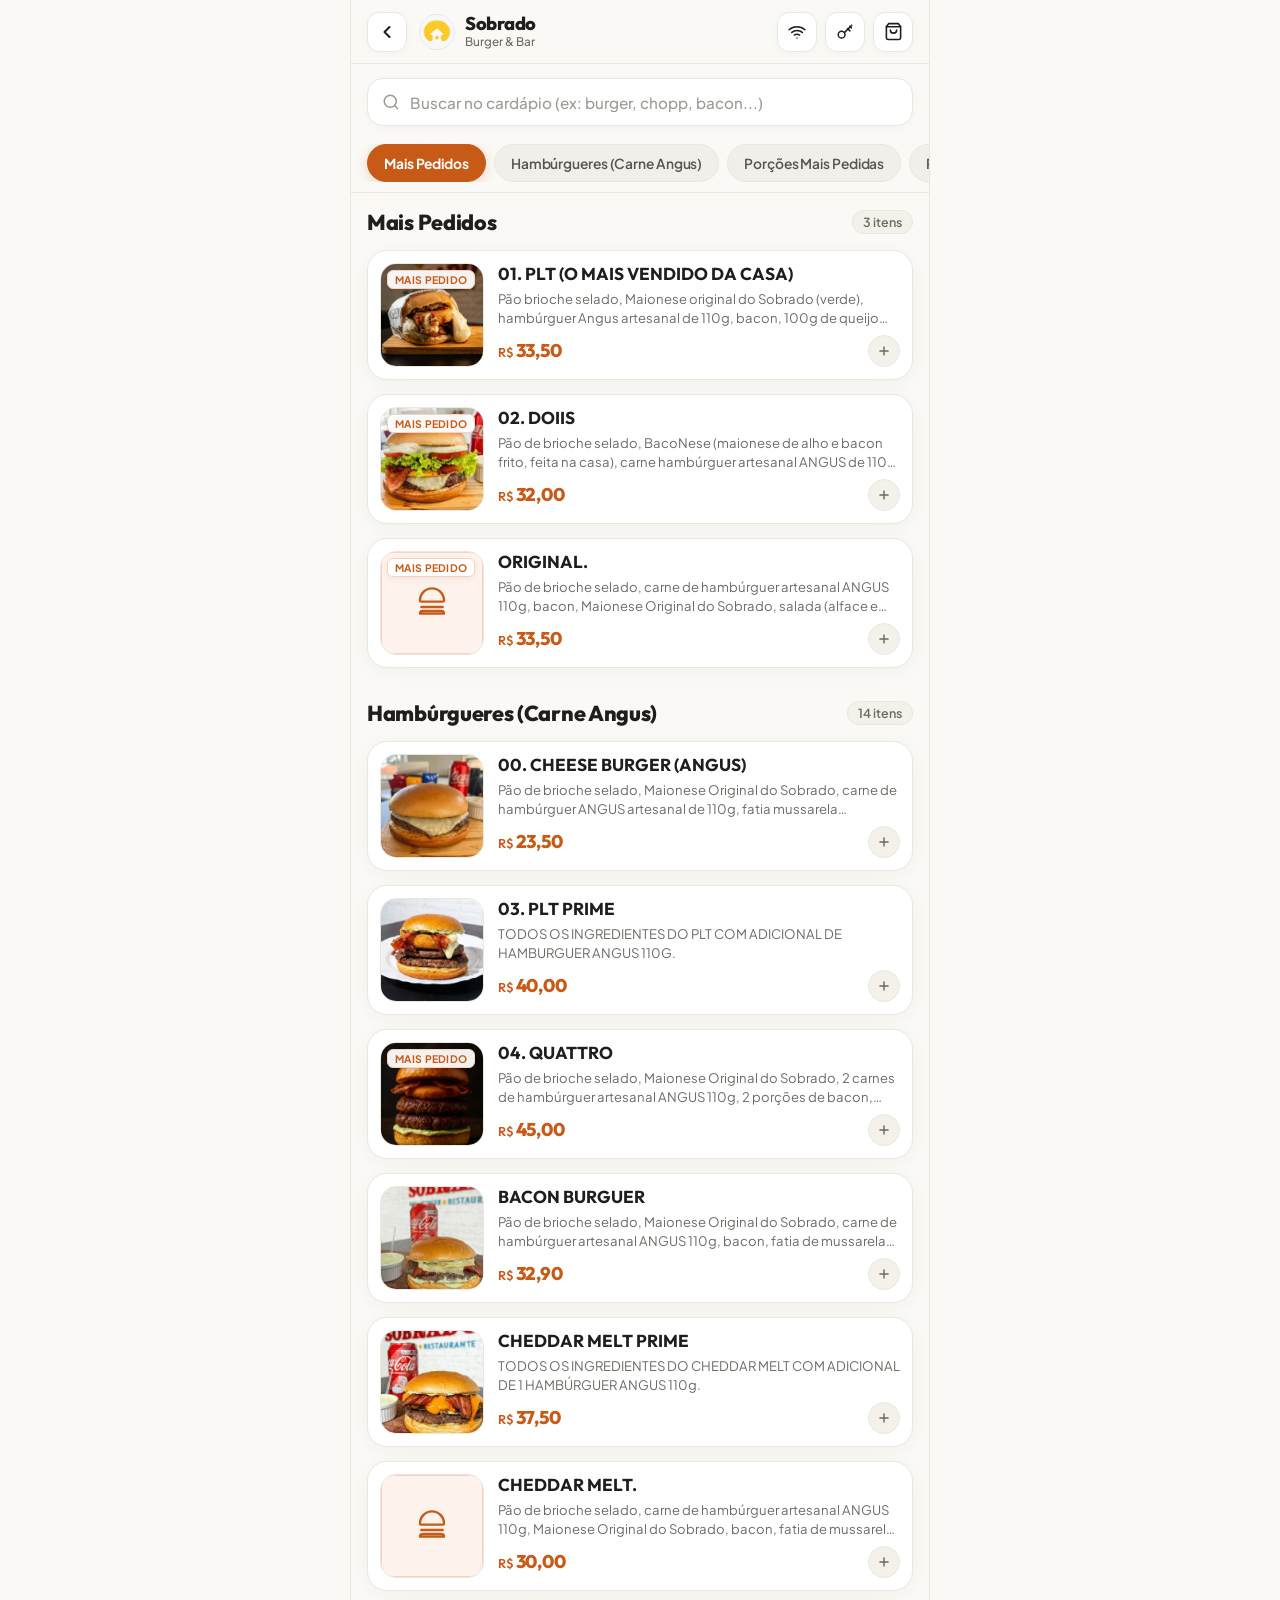
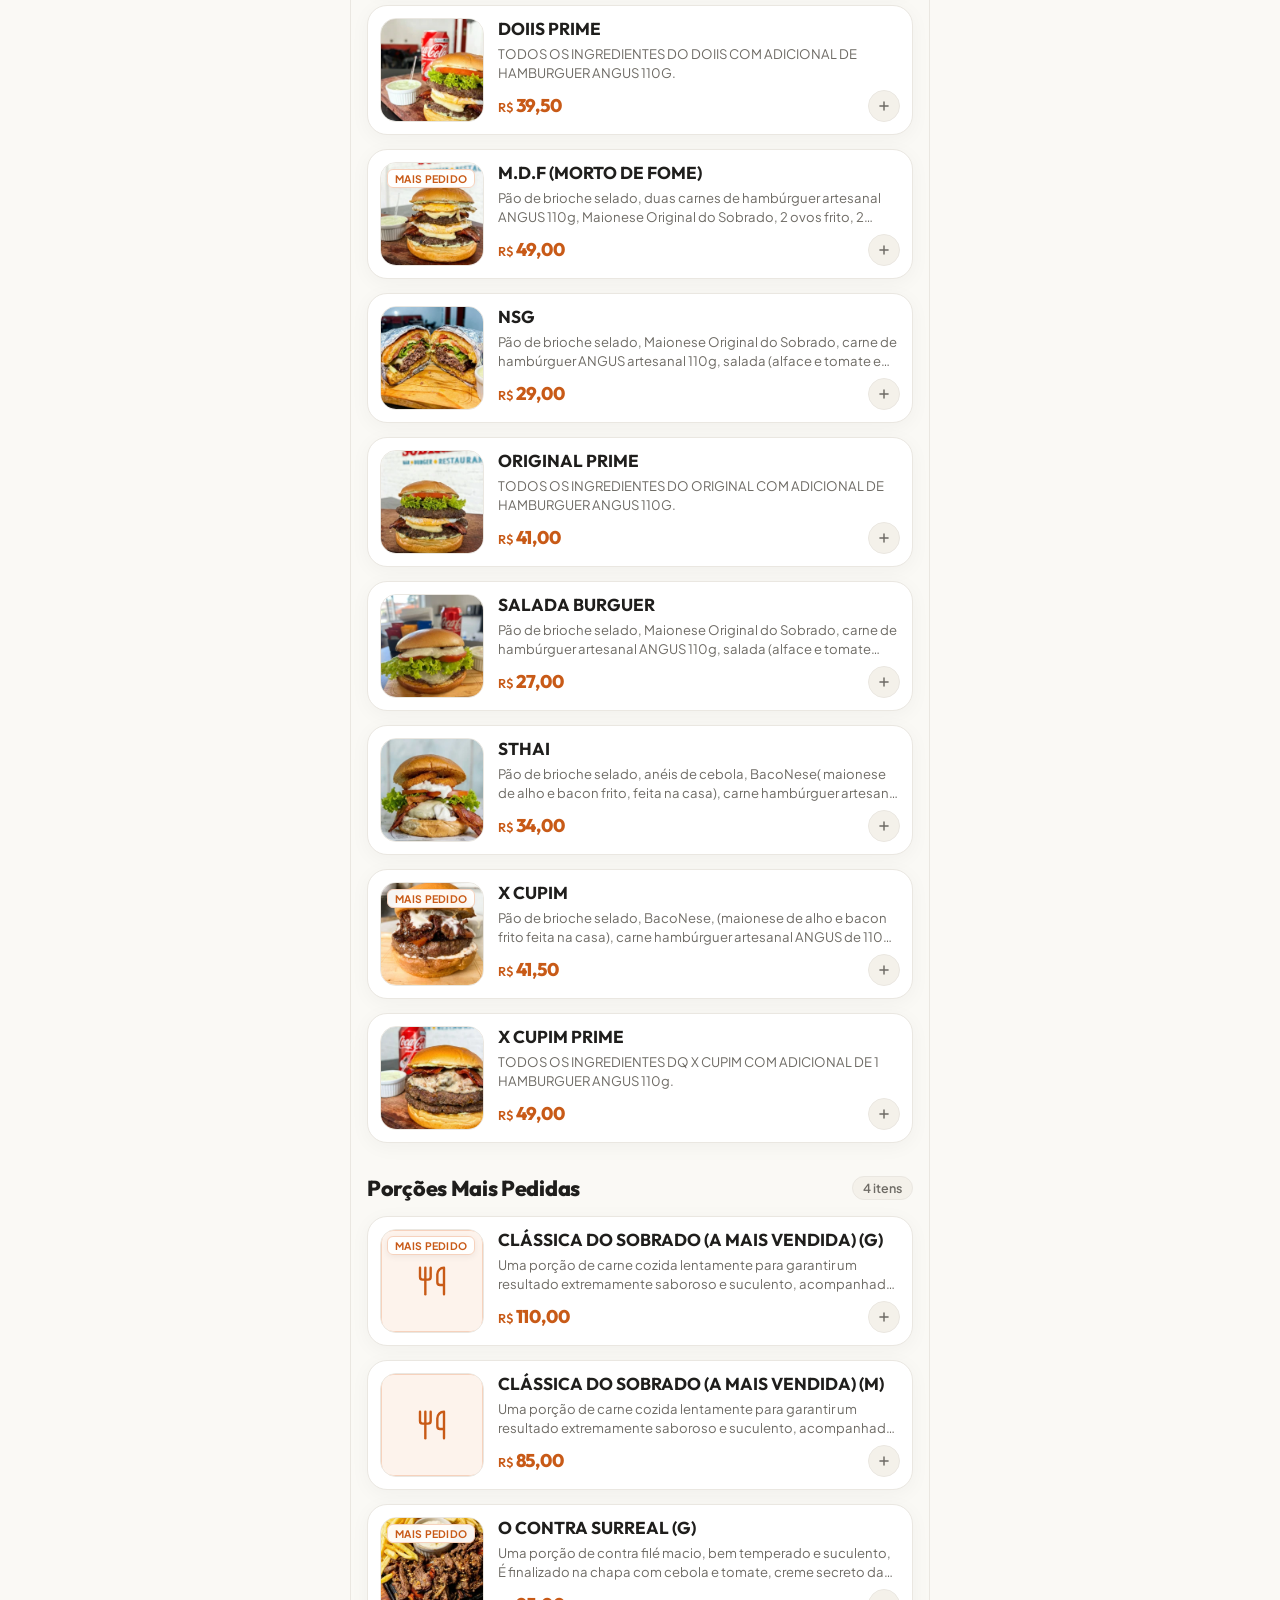
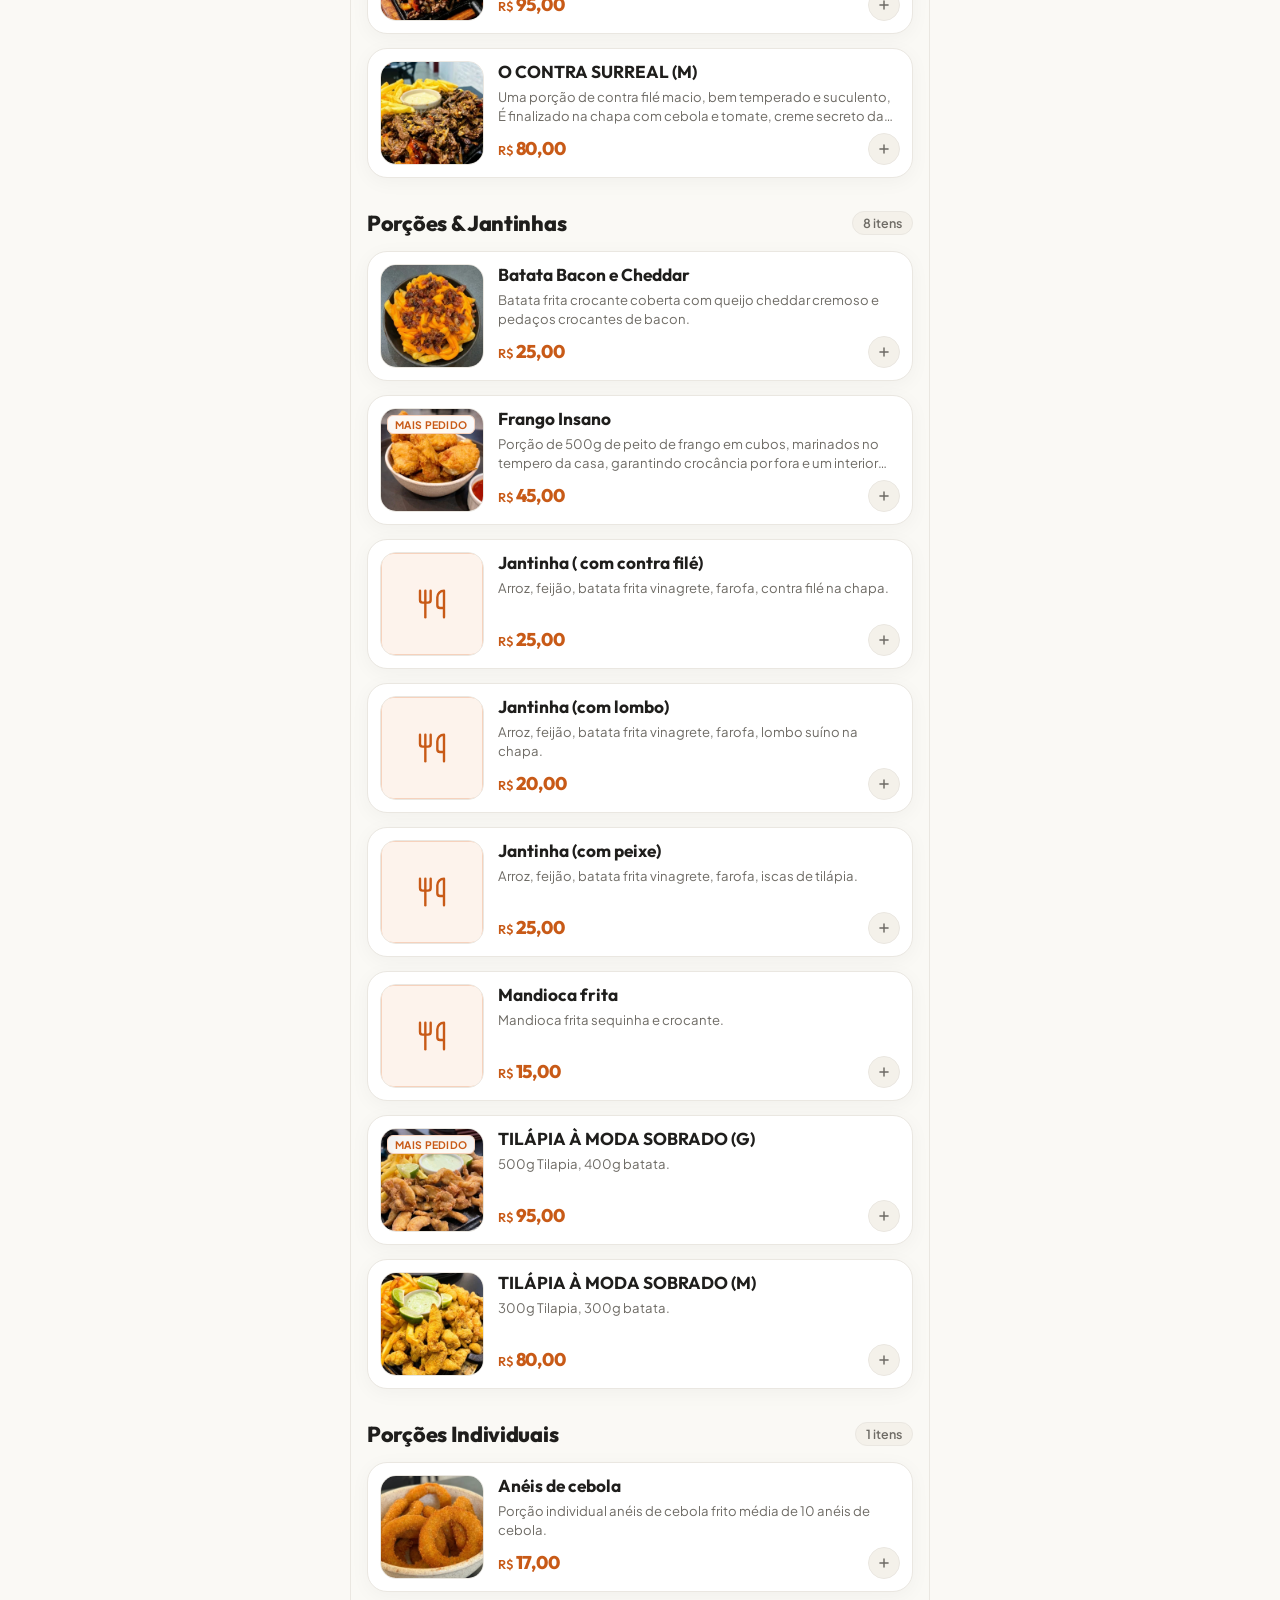
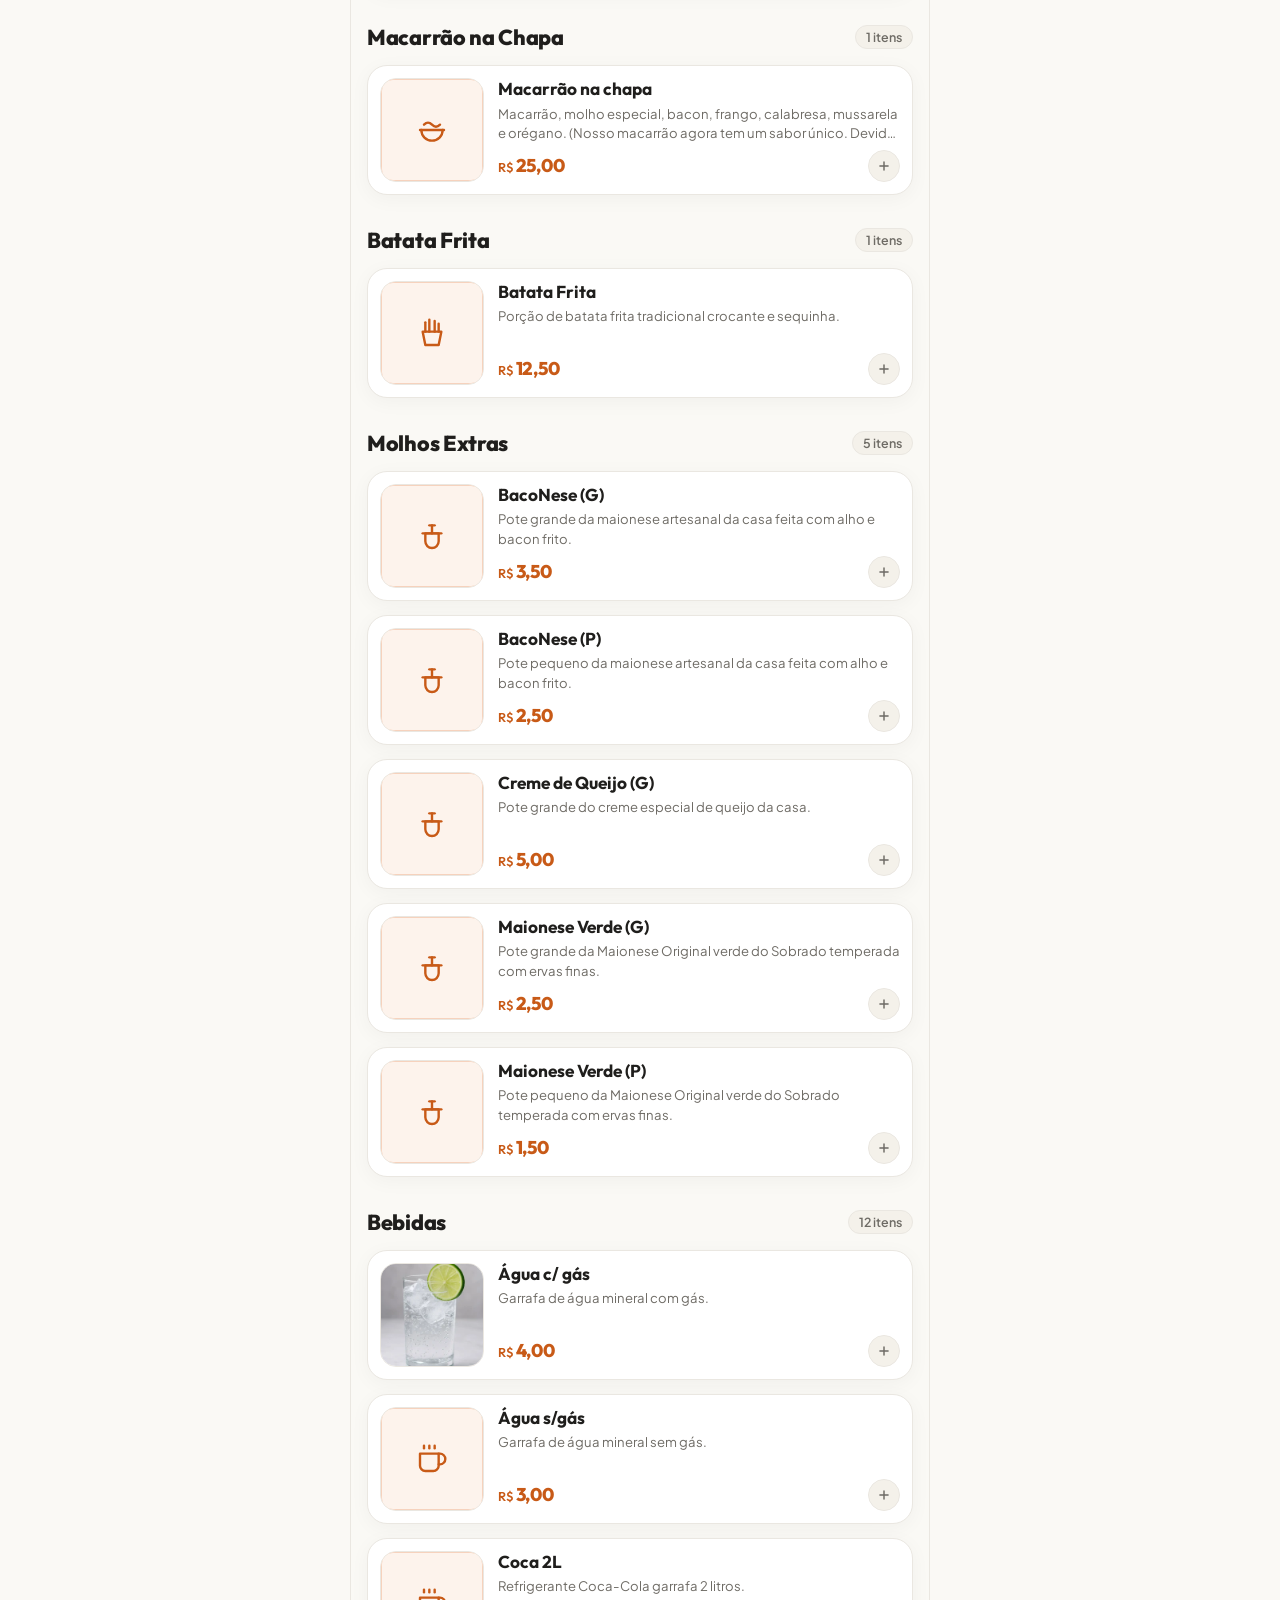
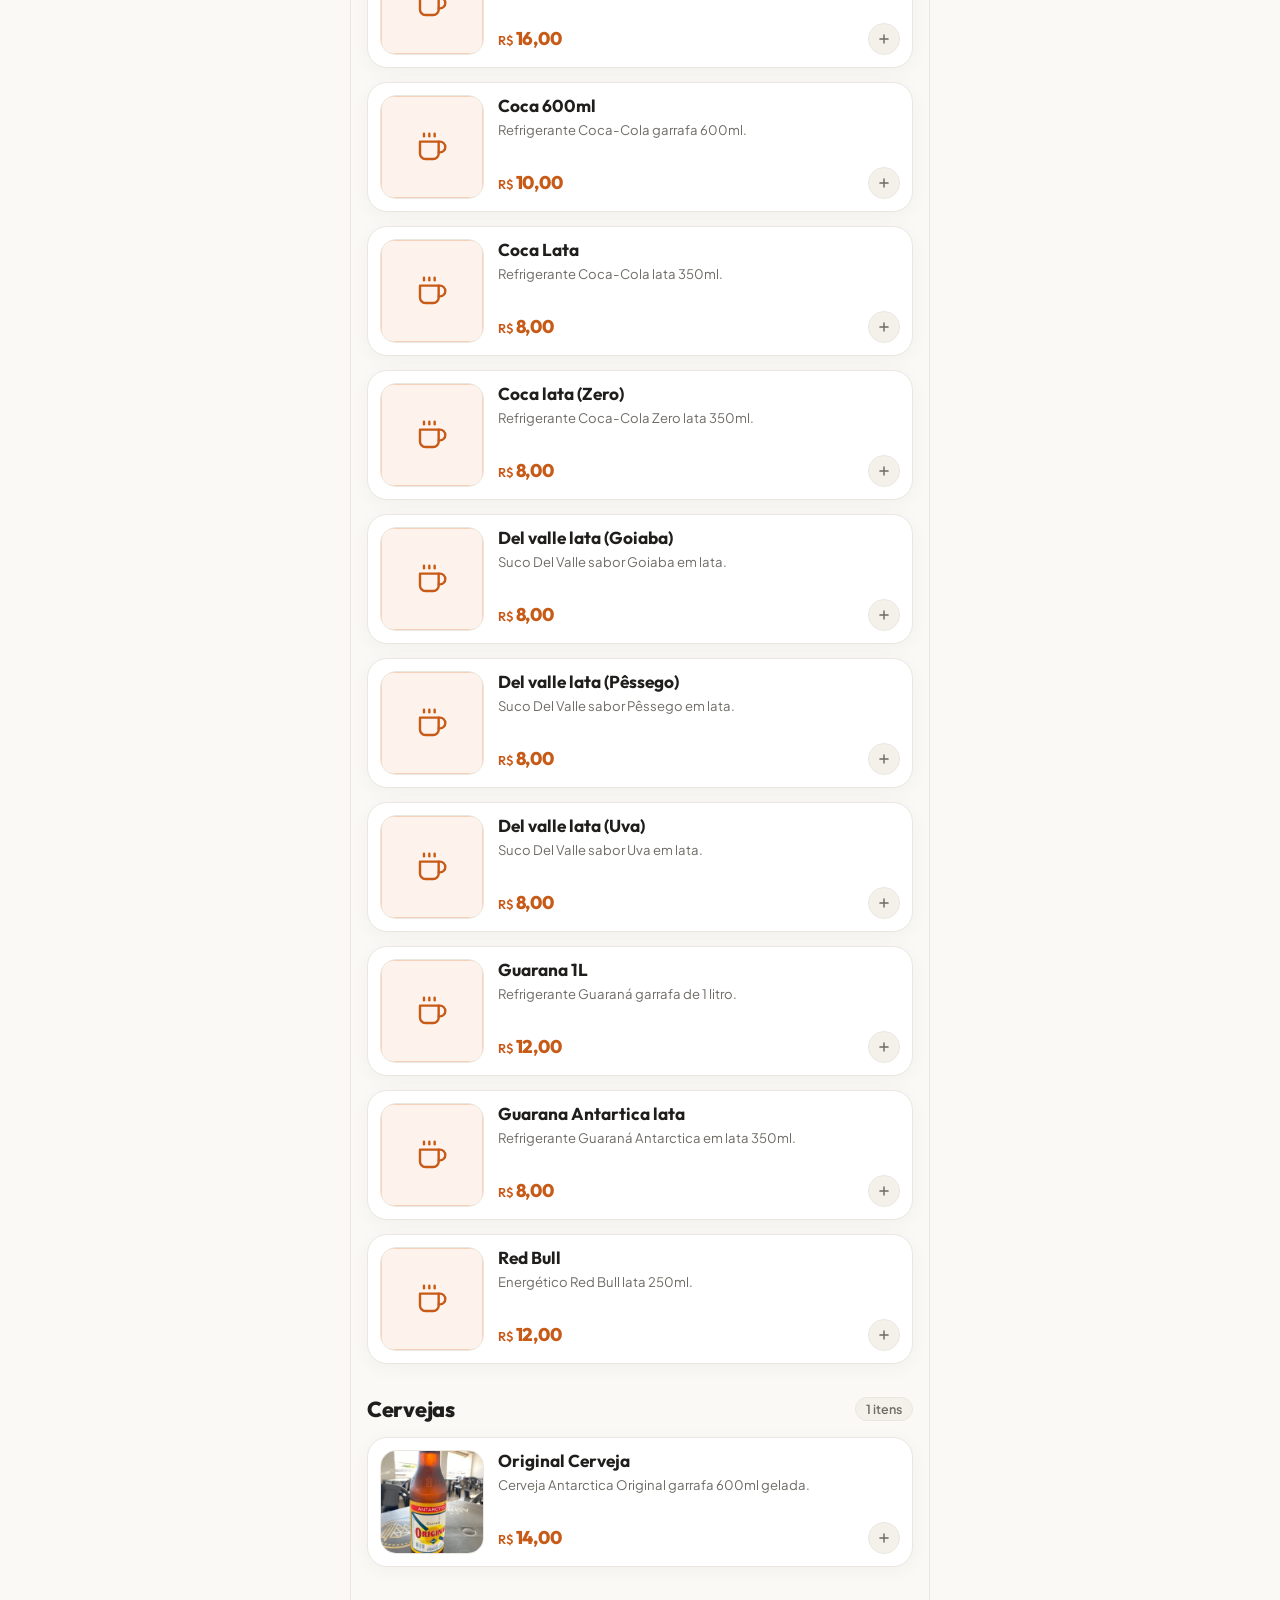
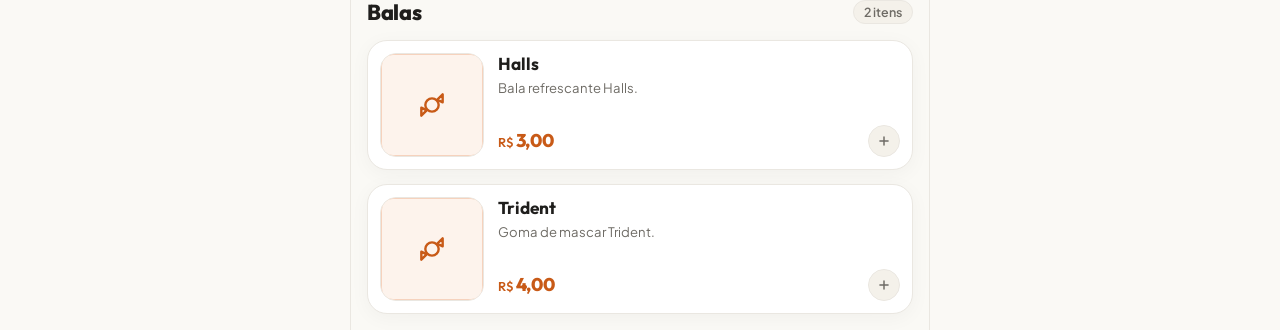
==== commit 66ed094e: "feat: integracao Supabase RPC, layout mobile responsivo e gestao de adicionais" ====
--- a/cardapio.html
+++ b/cardapio.html
@@ -25,12 +25,55 @@
   <link rel="icon" type="image/jpeg" href="assets/images/Logo_Sobrado.jpg">
 
   <!-- Estilos da Aplicação -->
-  <link rel="stylesheet" href="assets/css/styles.css">
+  <link rel="stylesheet" href="assets/css/styles.css?v=2.6">
 </head>
 
 <body>
 
   <div class="app-container" id="menuAppContainer">
+
+    <!-- Barra Superior Fixa do ADM (Visível quando autenticado) -->
+    <aside class="admin-top-bar" id="adminTopBar" style="display: none;" aria-label="Painel Administrativo">
+      <div class="admin-top-bar-inner">
+        <!-- Linha 1: Status "⚡ Painel ADM" à esquerda + "Sair do ADM" à direita -->
+        <div class="admin-top-bar-header-row">
+          <div class="admin-top-bar-badge">
+            <span class="admin-pulse-dot" aria-hidden="true"></span>
+            <span class="admin-top-bar-text">⚡ Painel ADM</span>
+          </div>
+          <button type="button" class="btn-admin-bar btn-admin-bar-logout btn-admin-action" id="btnAdminLogout" title="Sair do modo administrador" aria-label="Sair do modo administrador">
+            <svg width="13" height="13" viewBox="0 0 24 24" fill="none" stroke="currentColor" stroke-width="2"
+              stroke-linecap="round" stroke-linejoin="round">
+              <path d="M9 21H5a2 2 0 0 1-2-2V5a2 2 0 0 1 2-2h4"></path>
+              <polyline points="16 17 21 12 16 7"></polyline>
+              <line x1="21" y1="12" x2="9" y2="12"></line>
+            </svg>
+            <span>Sair do ADM</span>
+          </button>
+        </div>
+
+        <!-- Linha 2: "Sincronizar Base" + "+ Novo Produto" -->
+        <div class="admin-top-bar-actions admin-bar-actions">
+          <button type="button" class="btn-admin-bar btn-admin-bar-sync btn-admin-action" id="btnAdminSyncSupabase" title="Sincronizar cardápio base para o banco Supabase" aria-label="Sincronizar cardápio base para o Supabase">
+            <svg width="13" height="13" viewBox="0 0 24 24" fill="none" stroke="currentColor" stroke-width="2.2" stroke-linecap="round" stroke-linejoin="round">
+              <path d="M21 12a9 9 0 0 0-9-9 9.75 9.75 0 0 0-6.74 2.74L3 8"></path>
+              <path d="M3 3v5h5"></path>
+              <path d="M3 12a9 9 0 0 0 9 9 9.75 9.75 0 0 0 6.74-2.74L21 16"></path>
+              <path d="M16 21h5v-5"></path>
+            </svg>
+            <span>Sincronizar Base</span>
+          </button>
+          <button type="button" class="btn-admin-bar btn-admin-bar-new btn-admin-action" id="btnAdminNewProduct" aria-label="Criar novo produto">
+            <svg width="13" height="13" viewBox="0 0 24 24" fill="none" stroke="currentColor" stroke-width="2.5"
+              stroke-linecap="round" stroke-linejoin="round">
+              <line x1="12" y1="5" x2="12" y2="19"></line>
+              <line x1="5" y1="12" x2="19" y2="12"></line>
+            </svg>
+            <span>+ Novo Produto</span>
+          </button>
+        </div>
+      </div>
+    </aside>
 
     <!-- Header Compacto Sticky -->
     <header class="menu-header">
@@ -62,13 +105,24 @@
         </div>
 
         <!-- Botão Wi-Fi Rápido no Header -->
-        <button type="button" class="header-wifi-btn btn-trigger-wifi" aria-label="Ver Wi-Fi">
+        <button type="button" class="header-wifi-btn btn-trigger-wifi" aria-label="Ver Wi-Fi" title="Wi-Fi">
           <svg width="18" height="18" viewBox="0 0 24 24" fill="none" stroke="currentColor" stroke-width="2"
             stroke-linecap="round" stroke-linejoin="round">
             <path d="M5 12.55a11 11 0 0 1 14.08 0"></path>
             <path d="M1.42 9a16 16 0 0 1 21.16 0"></path>
             <path d="M8.53 16.11a6 6 0 0 1 6.95 0"></path>
             <line x1="12" y1="20" x2="12.01" y2="20"></line>
+          </svg>
+        </button>
+
+        <!-- Botão de Acesso ao ADM no Header -->
+        <button type="button" class="header-admin-btn" id="btnOpenAdminAuth" aria-label="Acesso Administrativo" title="Painel Administrativo">
+          <svg width="18" height="18" viewBox="0 0 24 24" fill="none" stroke="currentColor" stroke-width="2"
+            stroke-linecap="round" stroke-linejoin="round">
+            <circle cx="7.5" cy="15.5" r="4.5"></circle>
+            <path d="m21 3-9.5 9.5"></path>
+            <path d="m15.5 7.5 3 3"></path>
+            <path d="m18.5 4.5 2 2"></path>
           </svg>
         </button>
 
@@ -284,14 +338,274 @@
       </div>
     </div>
 
+    <!-- Modal de Autenticação ADM -->
+    <div class="modal-overlay" id="adminAuthModal" role="dialog" aria-modal="true" aria-labelledby="adminAuthTitle">
+      <div class="admin-auth-modal-box">
+        <button type="button" class="btn-close-modal-clean" id="btnCloseAdminAuth" aria-label="Fechar autenticação">✕</button>
+
+        <div class="admin-auth-icon" aria-hidden="true">
+          <svg width="28" height="28" viewBox="0 0 24 24" fill="none" stroke="currentColor" stroke-width="2"
+            stroke-linecap="round" stroke-linejoin="round">
+            <circle cx="7.5" cy="15.5" r="4.5"></circle>
+            <path d="m21 3-9.5 9.5"></path>
+            <path d="m15.5 7.5 3 3"></path>
+            <path d="m18.5 4.5 2 2"></path>
+          </svg>
+        </div>
+
+        <h2 class="admin-modal-title" id="adminAuthTitle">Acesso Administrativo</h2>
+        <p class="admin-modal-desc">Digite a senha de administrador para gerenciar produtos, preços e disponibilidade do cardápio.</p>
+
+        <form id="adminAuthForm" class="admin-auth-form" onsubmit="return false;">
+          <div class="admin-form-group">
+            <label for="adminAuthPassword" class="admin-form-label">Senha de Administrador</label>
+            <div class="admin-password-input-wrap">
+              <input 
+                type="password" 
+                id="adminAuthPassword" 
+                class="admin-form-input" 
+                placeholder="Digite a senha de administrador" 
+                autocomplete="current-password"
+                required 
+              />
+              <button type="button" class="btn-toggle-pwd-visibility" id="btnToggleAuthPwd" aria-label="Alternar visibilidade da senha" tabindex="-1">
+                <svg width="18" height="18" viewBox="0 0 24 24" fill="none" stroke="currentColor" stroke-width="2" stroke-linecap="round" stroke-linejoin="round">
+                  <path d="M1 12s4-8 11-8 11 8 11 8-4 8-11 8-11-8-11-8z"></path>
+                  <circle cx="12" cy="12" r="3"></circle>
+                </svg>
+              </button>
+            </div>
+            <div class="admin-form-feedback-error" id="adminAuthError" style="display: none;"></div>
+          </div>
+
+          <button type="submit" class="btn-primary-action btn-admin-auth-submit" id="btnSubmitAdminAuth">
+            Entrar no Painel
+          </button>
+        </form>
+      </div>
+    </div>
+
+    <!-- Modal de Formulário de Produto (Criar / Editar) -->
+    <div class="modal-overlay" id="adminProductFormModal" role="dialog" aria-modal="true" aria-labelledby="adminProductModalTitle">
+      <div class="admin-modal-box admin-product-modal-content">
+        <div class="admin-modal-header">
+          <div class="admin-modal-title-wrap">
+            <h2 class="admin-modal-title" id="adminProductModalTitle">Novo Produto</h2>
+            <p class="admin-modal-subtitle" id="adminProductModalSubtitle">Preencha as informações do produto para o cardápio.</p>
+          </div>
+          <button type="button" class="btn-close-modal-clean" id="btnCloseProductForm" aria-label="Fechar formulário">✕</button>
+        </div>
+
+        <form id="adminProductForm" class="admin-product-form" onsubmit="return false;">
+          <div class="admin-form-scrollable-body">
+            <input type="hidden" id="adminProdId" value="" />
+
+            <!-- Nome do Produto -->
+          <div class="admin-form-group">
+            <label for="adminProdName" class="admin-form-label">
+              Nome do Produto <span class="required-star">*</span>
+            </label>
+            <input 
+              type="text" 
+              id="adminProdName" 
+              class="admin-form-input" 
+              placeholder="Ex: 01. PLT (O MAIS VENDIDO DA CASA)" 
+              required 
+            />
+          </div>
+
+          <!-- Linha: Categoria e Preço -->
+          <div class="admin-form-row">
+            <div class="admin-form-group flex-category">
+              <label for="adminProdCategory" class="admin-form-label">
+                Categoria <span class="required-star">*</span>
+              </label>
+              <div class="admin-select-wrapper">
+                <select id="adminProdCategory" class="admin-form-select" required>
+                  <!-- Opções preenchidas dinamicamente via JS -->
+                </select>
+                <span class="admin-select-arrow" aria-hidden="true">
+                  <svg width="14" height="14" viewBox="0 0 24 24" fill="none" stroke="currentColor" stroke-width="2.5" stroke-linecap="round" stroke-linejoin="round">
+                    <polyline points="6 9 12 15 18 9"></polyline>
+                  </svg>
+                </span>
+              </div>
+            </div>
+
+            <div class="admin-form-group flex-price">
+              <label for="adminProdPrice" class="admin-form-label">
+                Preço em R$ <span class="required-star">*</span>
+              </label>
+              <div class="admin-price-input-wrap">
+                <span class="admin-price-prefix">R$</span>
+                <input 
+                  type="number" 
+                  id="adminProdPrice" 
+                  class="admin-form-input admin-price-input" 
+                  placeholder="0,00" 
+                  step="0.01" 
+                  min="0" 
+                  required 
+                />
+              </div>
+            </div>
+          </div>
+
+          <!-- Descrição Detalhada -->
+          <div class="admin-form-group">
+            <label for="adminProdDesc" class="admin-form-label">
+              Descrição Detalhada
+            </label>
+            <textarea 
+              id="adminProdDesc" 
+              class="admin-form-textarea" 
+              rows="3" 
+              placeholder="Ex: Pão brioche selado, hambúrguer Angus artesanal de 110g, queijo empanado..."
+            ></textarea>
+          </div>
+
+          <!-- Ingredientes -->
+          <div class="admin-form-group">
+            <label for="adminProdIngredients" class="admin-form-label">
+              Ingredientes <span class="admin-label-hint">(separados por vírgula)</span>
+            </label>
+            <input 
+              type="text" 
+              id="adminProdIngredients" 
+              class="admin-form-input" 
+              placeholder="Ex: Pão brioche, Angus 110g, Bacon, Mussarela empanada" 
+            />
+          </div>
+
+          <!-- Imagem (Caminho ou URL) -->
+          <div class="admin-form-group">
+            <label for="adminProdImage" class="admin-form-label">
+              Caminho / URL da Imagem
+            </label>
+            <input 
+              type="text" 
+              id="adminProdImage" 
+              class="admin-form-input" 
+              placeholder="Ex: assets/images/products/plt.png ou https://..." 
+            />
+          </div>
+
+          <!-- Opções e Checkboxes -->
+          <div class="admin-checkboxes-box">
+            <label class="admin-toggle-item" for="adminProdHasAddons">
+              <input type="checkbox" id="adminProdHasAddons" class="admin-checkbox-real" checked />
+              <span class="admin-toggle-switch" aria-hidden="true"></span>
+              <div class="admin-toggle-labels">
+                <span class="admin-toggle-title">Permitir Adicionais</span>
+                <span class="admin-toggle-sub">Habilita seleção de bacon, queijo, etc. no item</span>
+              </div>
+            </label>
+
+            <!-- Container Expansível de Configuração Dinâmica de Adicionais -->
+            <div id="adminAddonsConfigSection" class="admin-addons-config" style="display: none;">
+              <div class="admin-addons-config-header">
+                <div class="admin-addons-config-titles">
+                  <span class="admin-addons-config-title">Adicionais Permitidos para este Item</span>
+                  <span class="admin-addons-config-desc">Selecione e ajuste os valores se necessário</span>
+                </div>
+                <div class="admin-addons-quick-actions">
+                  <button type="button" class="btn-addons-quick" id="btnAdminAddonsSelectAll" title="Marcar todos">Todos</button>
+                  <button type="button" class="btn-addons-quick" id="btnAdminAddonsDeselectAll" title="Desmarcar todos">Nenhum</button>
+                </div>
+              </div>
+
+              <!-- Lista de Adicionais Padrão & Customizados -->
+              <div class="admin-addons-list" id="adminAddonsList">
+                <!-- Renderizado dinamicamente via JS -->
+              </div>
+
+              <!-- Seção para Novo Adicional Customizado -->
+              <div class="admin-addon-new-box">
+                <div class="admin-addon-new-title">+ Novo Adicional Customizado</div>
+                <div class="admin-addon-new-row">
+                  <input 
+                    type="text" 
+                    id="adminNewAddonName" 
+                    class="admin-form-input admin-addon-new-name" 
+                    placeholder="Nome (ex: Molho Especial)" 
+                  />
+                  <div class="admin-addon-price-input-wrap">
+                    <span class="admin-addon-price-prefix">R$</span>
+                    <input 
+                      type="number" 
+                      id="adminNewAddonPrice" 
+                      class="admin-form-input admin-addon-new-price" 
+                      placeholder="0,00" 
+                      step="0.50" 
+                      min="0" 
+                    />
+                  </div>
+                  <button type="button" class="btn-admin-add-addon" id="btnAdminAddCustomAddon">
+                    <span>+ Adicionar</span>
+                  </button>
+                </div>
+              </div>
+            </div>
+
+            <label class="admin-toggle-item" for="adminProdFeatured">
+              <input type="checkbox" id="adminProdFeatured" class="admin-checkbox-real" />
+              <span class="admin-toggle-switch" aria-hidden="true"></span>
+              <div class="admin-toggle-labels">
+                <span class="admin-toggle-title">Destaque ("Mais Pedido")</span>
+                <span class="admin-toggle-sub">Adiciona etiqueta de produto popular em destaque</span>
+              </div>
+            </label>
+
+            <label class="admin-toggle-item" for="adminProdAvailable">
+              <input type="checkbox" id="adminProdAvailable" class="admin-checkbox-real" checked />
+              <span class="admin-toggle-switch" aria-hidden="true"></span>
+              <div class="admin-toggle-labels">
+                <span class="admin-toggle-title">Produto Disponível</span>
+                <span class="admin-toggle-sub">Desmarque para pausar/esgotar temporariamente</span>
+              </div>
+            </label>
+          </div>
+        </div>
+
+        <div class="admin-modal-footer admin-form-actions">
+          <button type="button" class="btn-admin-modal-cancel" id="btnAdminCancelProduct">
+            Cancelar
+          </button>
+          <button type="submit" class="btn-primary-action btn-admin-modal-save" id="btnAdminSaveProduct">
+            Salvar Produto
+          </button>
+        </div>
+      </form>
+      </div>
+    </div>
+
+    <!-- Modal de Confirmação de Exclusão -->
+    <div class="modal-overlay" id="adminConfirmModal" role="dialog" aria-modal="true" aria-labelledby="adminConfirmTitle">
+      <div class="admin-confirm-box">
+        <div class="admin-confirm-icon" aria-hidden="true">
+          <svg width="26" height="26" viewBox="0 0 24 24" fill="none" stroke="#DC2626" stroke-width="2" stroke-linecap="round" stroke-linejoin="round">
+            <polyline points="3 6 5 6 21 6"></polyline>
+            <path d="M19 6v14a2 2 0 0 1-2 2H7a2 2 0 0 1-2-2V6m3 0V4a2 2 0 0 1 2-2h4a2 2 0 0 1 2 2v2"></path>
+          </svg>
+        </div>
+        <h3 class="admin-confirm-title" id="adminConfirmTitle">Excluir Produto?</h3>
+        <p class="admin-confirm-desc" id="adminConfirmDesc">Tem certeza que deseja remover este produto do cardápio? Esta ação pode ser revertida nos dados locais se necessário.</p>
+        <div class="admin-confirm-actions">
+          <button type="button" class="btn-admin-modal-cancel" id="btnAdminCancelDelete">Cancelar</button>
+          <button type="button" class="btn-admin-danger" id="btnAdminConfirmDelete">Sim, Excluir</button>
+        </div>
+      </div>
+    </div>
+
     <!-- Toast de Notificação -->
     <div class="toast-notice" id="toastNotice" role="status" aria-live="polite"></div>
 
   </div>
 
   <!-- Scripts -->
-  <script src="assets/js/products.js"></script>
-  <script src="assets/js/app.js"></script>
+  <script src="assets/js/products.js?v=2.6"></script>
+  <script src="assets/js/supabase.js?v=2.6"></script>
+  <script src="assets/js/app.js?v=2.6"></script>
 </body>
 
 </html>
--- a/assets/css/styles.css
+++ b/assets/css/styles.css
@@ -482,6 +482,37 @@
 
 .header-wifi-btn:active {
   transform: scale(0.92);
+}
+
+.header-admin-btn {
+  width: 40px;
+  height: 40px;
+  border-radius: 12px;
+  background-color: var(--bg-card);
+  border: 1px solid var(--border-subtle);
+  display: flex;
+  align-items: center;
+  justify-content: center;
+  color: var(--text-primary);
+  box-shadow: var(--shadow-sm);
+  transition: transform 0.1s ease, border-color 0.15s ease, background-color 0.15s ease, color 0.15s ease;
+  cursor: pointer;
+}
+
+.header-admin-btn:hover {
+  border-color: #DFDBD3;
+  color: var(--brand-terracotta);
+}
+
+.header-admin-btn:active {
+  transform: scale(0.92);
+}
+
+body.admin-mode-active .header-admin-btn,
+.header-admin-btn.active {
+  background-color: var(--brand-terracotta-light);
+  border-color: var(--brand-terracotta-border);
+  color: var(--brand-terracotta);
 }
 
 .header-cart-btn {
@@ -1948,6 +1979,1064 @@
 }
 
 /* =====================================================================
+   6. MODO ADMINISTRADOR (ADM) — PAINEL, CONTROLES & FORMULÁRIOS
+   ===================================================================== */
+
+/* Ajustes de layout sticky quando em Modo ADM */
+body.admin-mode-active {
+  --admin-bar-height: 86px;
+}
+
+body.admin-mode-active .menu-header {
+  top: var(--admin-bar-height, 86px);
+}
+
+body.admin-mode-active .categories-bar-wrapper {
+  top: calc(var(--header-height) + var(--admin-bar-height, 86px));
+}
+
+body.admin-mode-active .menu-section {
+  scroll-margin-top: calc(var(--header-height) + var(--category-bar-height) + var(--admin-bar-height, 86px) + 16px);
+}
+
+/* Barra Superior Fixa do ADM */
+#adminTopBar,
+.admin-top-bar {
+  position: sticky;
+  top: 0;
+  z-index: 105;
+  width: 100%;
+  max-width: 580px; /* Alinhado ao container central do cardápio */
+  margin: 0 auto;
+  box-sizing: border-box;
+  padding: 8px 12px;
+  background-color: #FFFFFF;
+  border-bottom: 1px solid var(--border-subtle);
+  box-shadow: 0 2px 10px rgba(31, 30, 28, 0.04);
+  animation: adminSlideDown 0.25s cubic-bezier(0.16, 1, 0.3, 1);
+}
+
+@keyframes adminSlideDown {
+  from {
+    transform: translateY(-100%);
+    opacity: 0;
+  }
+  to {
+    transform: translateY(0);
+    opacity: 1;
+  }
+}
+
+.admin-top-bar-inner {
+  display: flex;
+  flex-direction: column;
+  gap: 8px;
+  width: 100%;
+  box-sizing: border-box;
+}
+
+/* Linha 1: Status "⚡ Painel ADM" à esquerda + "Sair do ADM" à direita */
+.admin-top-bar-header-row {
+  display: flex;
+  align-items: center;
+  justify-content: space-between;
+  width: 100%;
+  gap: 8px;
+}
+
+.admin-top-bar-badge {
+  display: flex;
+  align-items: center;
+  gap: 6px;
+  font-family: var(--font-heading);
+  font-size: 0.82rem;
+  font-weight: 700;
+  color: var(--brand-terracotta);
+  white-space: nowrap;
+}
+
+.admin-pulse-dot {
+  width: 8px;
+  height: 8px;
+  border-radius: 50%;
+  background-color: #10B981;
+  box-shadow: 0 0 0 0 rgba(16, 185, 129, 0.6);
+  animation: adminPulse 1.8s infinite;
+}
+
+@keyframes adminPulse {
+  0% {
+    box-shadow: 0 0 0 0 rgba(16, 185, 129, 0.6);
+  }
+  70% {
+    box-shadow: 0 0 0 7px rgba(16, 185, 129, 0);
+  }
+  100% {
+    box-shadow: 0 0 0 0 rgba(16, 185, 129, 0);
+  }
+}
+
+/* Linha 2: "Sincronizar Base" + "+ Novo Produto" */
+#adminTopBar .admin-bar-actions,
+.admin-top-bar-actions {
+  display: flex;
+  flex-wrap: wrap;
+  gap: 6px;
+  justify-content: flex-end;
+  width: 100%;
+  box-sizing: border-box;
+}
+
+#adminTopBar button,
+#adminTopBar .btn-admin-action,
+.btn-admin-bar {
+  display: inline-flex;
+  align-items: center;
+  justify-content: center;
+  gap: 6px;
+  font-size: 0.78rem;
+  padding: 6px 10px;
+  min-height: 32px;
+  border-radius: var(--radius-full);
+  font-weight: 700;
+  cursor: pointer;
+  transition: all 0.15s ease;
+  white-space: nowrap;
+  box-sizing: border-box;
+}
+
+#adminTopBar .admin-bar-actions .btn-admin-bar,
+#adminTopBar .admin-bar-actions .btn-admin-action {
+  flex: 1 1 0;
+  min-width: 0;
+  text-align: center;
+}
+
+.btn-admin-bar-sync {
+  background-color: var(--brand-terracotta-light);
+  color: var(--brand-terracotta);
+  border: 1px solid var(--brand-terracotta-border);
+}
+
+.btn-admin-bar-sync:hover {
+  background-color: #F8E3D4;
+  border-color: var(--brand-terracotta);
+  transform: translateY(-1px);
+}
+
+.btn-admin-bar-sync:active {
+  transform: scale(0.96);
+}
+
+.btn-admin-bar-sync.loading,
+.btn-admin-bar-sync:disabled {
+  opacity: 0.7;
+  cursor: not-allowed;
+  pointer-events: none;
+}
+
+.btn-admin-bar-new {
+  background-color: var(--brand-terracotta);
+  color: #FFFFFF;
+  border: 1px solid var(--brand-terracotta);
+  box-shadow: 0 2px 8px rgba(200, 90, 23, 0.25);
+}
+
+.btn-admin-bar-new:hover {
+  background-color: var(--brand-terracotta-hover);
+  transform: translateY(-1px);
+  box-shadow: 0 4px 12px rgba(200, 90, 23, 0.35);
+}
+
+.btn-admin-bar-new:active {
+  transform: scale(0.96);
+}
+
+.btn-admin-bar-logout {
+  background-color: var(--bg-main-alt);
+  color: var(--text-secondary);
+  border: 1px solid var(--border-subtle);
+  padding: 5px 10px;
+  font-size: 0.76rem;
+}
+
+.btn-admin-bar-logout:hover {
+  color: #DC2626;
+  border-color: #FECACA;
+  background-color: #FEF2F2;
+}
+
+.btn-admin-bar-logout:active {
+  transform: scale(0.96);
+}
+
+/* Ações Administrativas nos Cards de Produtos */
+.product-card-admin-actions {
+  display: flex;
+  align-items: center;
+  gap: 6px;
+  flex-wrap: wrap;
+  margin-top: 10px;
+  padding-top: 8px;
+  border-top: 1px dashed var(--border-divider);
+}
+
+.btn-card-adm {
+  display: inline-flex;
+  align-items: center;
+  gap: 5px;
+  padding: 4px 10px;
+  min-height: 28px;
+  border-radius: var(--radius-full);
+  font-size: 0.74rem;
+  font-weight: 600;
+  cursor: pointer;
+  transition: all 0.15s ease;
+  background-color: var(--bg-main-alt);
+  border: 1px solid var(--border-subtle);
+  color: var(--text-secondary);
+  user-select: none;
+}
+
+.btn-card-adm:hover {
+  transform: translateY(-1px);
+}
+
+.btn-card-adm:active {
+  transform: scale(0.95);
+}
+
+.btn-card-adm-edit {
+  color: var(--text-primary);
+}
+
+.btn-card-adm-edit:hover {
+  background-color: var(--brand-terracotta-light);
+  border-color: var(--brand-terracotta-border);
+  color: var(--brand-terracotta);
+}
+
+.btn-card-adm-pause {
+  color: var(--text-secondary);
+}
+
+.btn-card-adm-pause:hover {
+  background-color: #FEF3C7;
+  border-color: #FCD34D;
+  color: #92400E;
+}
+
+.btn-card-adm-pause.is-paused {
+  background-color: #FEF3C7;
+  border-color: #FCD34D;
+  color: #92400E;
+  font-weight: 700;
+}
+
+.btn-card-adm-delete {
+  color: #DC2626;
+  border-color: #FEE2E2;
+  background-color: #FFF5F5;
+}
+
+.btn-card-adm-delete:hover {
+  background-color: #FEE2E2;
+  border-color: #DC2626;
+  color: #991B1B;
+}
+
+/* Estado de Produto Pausado */
+.product-card.product-card-paused {
+  opacity: 0.62;
+  background-color: #FAF8F5;
+  border-color: #E8E5DD;
+  transition: opacity 0.2s ease, background-color 0.2s ease;
+}
+
+.product-card.product-card-paused:hover {
+  opacity: 0.92;
+}
+
+.badge-paused {
+  background-color: #3F3D38 !important;
+  color: #FFFFFF !important;
+  font-weight: 700 !important;
+  border: 1px solid rgba(255, 255, 255, 0.2) !important;
+}
+
+/* Modais do ADM (Design Clean & Centrado) */
+.admin-auth-modal-box {
+  width: 90%;
+  max-width: 380px;
+  background-color: #FFFFFF;
+  border: 1px solid var(--border-subtle);
+  border-radius: var(--radius-xl);
+  padding: 28px 24px;
+  box-shadow: var(--shadow-modal);
+  text-align: center;
+  position: relative;
+  margin: auto;
+  transform: scale(0.94);
+  transition: transform 0.25s cubic-bezier(0.16, 1, 0.3, 1);
+}
+
+.modal-overlay.active .admin-auth-modal-box {
+  transform: scale(1);
+}
+
+.admin-auth-icon {
+  width: 58px;
+  height: 58px;
+  border-radius: 50%;
+  background-color: var(--brand-terracotta-light);
+  border: 1px solid var(--brand-terracotta-border);
+  display: flex;
+  align-items: center;
+  justify-content: center;
+  margin: 0 auto 16px auto;
+  color: var(--brand-terracotta);
+}
+
+.admin-modal-title {
+  font-family: var(--font-heading);
+  font-size: 1.35rem;
+  font-weight: 800;
+  color: var(--text-primary);
+  margin-bottom: 6px;
+  letter-spacing: -0.2px;
+}
+
+.admin-modal-desc {
+  font-size: 0.86rem;
+  color: var(--text-secondary);
+  line-height: 1.45;
+  margin-bottom: 22px;
+}
+
+.admin-password-input-wrap {
+  position: relative;
+  display: flex;
+  align-items: center;
+  width: 100%;
+}
+
+.btn-toggle-pwd-visibility {
+  position: absolute;
+  right: 12px;
+  background: none;
+  border: none;
+  color: var(--text-dim);
+  cursor: pointer;
+  padding: 6px;
+  display: flex;
+  align-items: center;
+  justify-content: center;
+  transition: color 0.15s ease;
+}
+
+.btn-toggle-pwd-visibility:hover {
+  color: var(--text-primary);
+}
+
+.admin-form-feedback-error {
+  font-size: 0.78rem;
+  color: #DC2626;
+  margin-top: 6px;
+  text-align: left;
+  font-weight: 600;
+}
+
+.btn-admin-auth-submit {
+  width: 100%;
+  margin-top: 18px;
+}
+
+/* Modal de Formulário de Produto */
+#adminProductFormModal {
+  align-items: center;
+  justify-content: center;
+  padding: 16px 12px;
+}
+
+#adminProductFormModal .modal-content,
+#adminProductFormModal .admin-modal-box,
+.admin-product-modal-content {
+  width: 100%;
+  max-width: 540px;
+  background-color: #FFFFFF;
+  border: 1px solid var(--border-subtle);
+  border-radius: var(--radius-xl);
+  box-shadow: var(--shadow-modal);
+  position: relative;
+  margin: auto;
+  display: flex;
+  flex-direction: column;
+  max-height: 90vh;
+  max-height: 90dvh;
+  height: auto;
+  overflow: hidden; /* impede que o modal estoure a tela */
+  transform: scale(0.96);
+  transition: transform 0.25s cubic-bezier(0.16, 1, 0.3, 1);
+}
+
+.modal-overlay.active #adminProductFormModal .modal-content,
+.modal-overlay.active #adminProductFormModal .admin-modal-box,
+.modal-overlay.active .admin-product-modal-content {
+  transform: scale(1);
+}
+
+#adminProductFormModal .admin-modal-header {
+  padding: 18px 22px 14px 22px;
+  border-bottom: 1px solid var(--border-subtle);
+  display: flex;
+  align-items: flex-start;
+  justify-content: space-between;
+  gap: 12px;
+  background-color: #FFFFFF;
+  flex-shrink: 0;
+  z-index: 5;
+}
+
+.admin-modal-title-wrap {
+  text-align: left;
+}
+
+.admin-modal-subtitle {
+  font-size: 0.82rem;
+  color: var(--text-secondary);
+  margin-top: 2px;
+}
+
+.btn-close-modal-clean {
+  width: 32px;
+  height: 32px;
+  border-radius: 50%;
+  background-color: var(--bg-main-alt);
+  border: 1px solid var(--border-subtle);
+  display: flex;
+  align-items: center;
+  justify-content: center;
+  font-size: 0.95rem;
+  color: var(--text-secondary);
+  cursor: pointer;
+  transition: all 0.15s ease;
+  flex-shrink: 0;
+}
+
+.btn-close-modal-clean:hover {
+  background-color: #EAE6DF;
+  color: var(--text-primary);
+}
+
+#adminProductFormModal form,
+#adminProductFormModal .admin-product-form {
+  display: flex;
+  flex-direction: column;
+  flex: 1 1 auto;
+  min-height: 0;
+  overflow: hidden;
+  margin: 0;
+  padding: 0;
+}
+
+#adminProductFormModal .modal-body,
+#adminProductFormModal .admin-form-scrollable-body,
+.admin-form-scrollable-body {
+  flex: 1 1 auto;
+  overflow-y: auto;
+  -webkit-overflow-scrolling: touch;
+  padding: 18px 22px;
+  min-height: 0; /* essencial no flexbox para scroll funcional */
+  display: flex;
+  flex-direction: column;
+  gap: 14px;
+}
+
+.admin-form-group {
+  display: flex;
+  flex-direction: column;
+  gap: 5px;
+  text-align: left;
+}
+
+.admin-form-label {
+  font-size: 0.76rem;
+  font-weight: 700;
+  color: var(--text-heading);
+  text-transform: uppercase;
+  letter-spacing: 0.4px;
+}
+
+.admin-label-hint {
+  font-size: 0.72rem;
+  font-weight: 500;
+  color: var(--text-dim);
+  text-transform: none;
+}
+
+.required-star {
+  color: var(--brand-terracotta);
+  margin-left: 2px;
+}
+
+.admin-form-input,
+.admin-form-select,
+.admin-form-textarea {
+  width: 100%;
+  background-color: var(--bg-input);
+  border: 1.5px solid var(--border-subtle);
+  border-radius: var(--radius-md);
+  padding: 10px 14px;
+  font-size: 0.92rem;
+  color: var(--text-primary);
+  font-family: var(--font-body);
+  transition: border-color 0.15s ease, box-shadow 0.15s ease;
+}
+
+.admin-form-input:focus,
+.admin-form-select:focus,
+.admin-form-textarea:focus {
+  outline: none;
+  border-color: var(--brand-terracotta);
+  box-shadow: 0 0 0 3px rgba(200, 90, 23, 0.12);
+}
+
+.admin-form-row {
+  display: flex;
+  gap: 12px;
+  align-items: flex-start;
+}
+
+.flex-category {
+  flex: 1.35;
+}
+
+.flex-price {
+  flex: 1;
+}
+
+.admin-select-wrapper {
+  position: relative;
+  width: 100%;
+}
+
+.admin-form-select {
+  appearance: none;
+  -webkit-appearance: none;
+  cursor: pointer;
+  padding-right: 36px;
+}
+
+.admin-select-arrow {
+  position: absolute;
+  right: 12px;
+  top: 50%;
+  transform: translateY(-50%);
+  pointer-events: none;
+  color: var(--text-secondary);
+  display: flex;
+  align-items: center;
+}
+
+.admin-price-input-wrap {
+  position: relative;
+  display: flex;
+  align-items: center;
+}
+
+.admin-price-prefix {
+  position: absolute;
+  left: 12px;
+  font-weight: 700;
+  font-size: 0.88rem;
+  color: var(--brand-terracotta);
+  pointer-events: none;
+}
+
+.admin-price-input {
+  padding-left: 38px;
+}
+
+.admin-checkboxes-box {
+  display: flex;
+  flex-direction: column;
+  gap: 10px;
+  background-color: var(--bg-main-alt);
+  border: 1px solid var(--border-subtle);
+  border-radius: var(--radius-md);
+  padding: 12px 14px;
+  margin-top: 4px;
+}
+
+.admin-toggle-item {
+  display: flex;
+  align-items: flex-start;
+  gap: 12px;
+  cursor: pointer;
+  user-select: none;
+}
+
+.admin-checkbox-real {
+  position: absolute;
+  opacity: 0;
+  pointer-events: none;
+}
+
+.admin-toggle-switch {
+  width: 36px;
+  height: 20px;
+  background-color: #D8D4CC;
+  border-radius: var(--radius-full);
+  position: relative;
+  flex-shrink: 0;
+  transition: background-color 0.2s ease;
+  margin-top: 2px;
+}
+
+.admin-toggle-switch::after {
+  content: '';
+  position: absolute;
+  width: 16px;
+  height: 16px;
+  border-radius: 50%;
+  background-color: #FFFFFF;
+  top: 2px;
+  left: 2px;
+  transition: transform 0.2s cubic-bezier(0.16, 1, 0.3, 1);
+  box-shadow: 0 1px 3px rgba(0, 0, 0, 0.2);
+}
+
+.admin-checkbox-real:checked + .admin-toggle-switch {
+  background-color: var(--brand-terracotta);
+}
+
+.admin-checkbox-real:checked + .admin-toggle-switch::after {
+  transform: translateX(16px);
+}
+
+.admin-toggle-labels {
+  display: flex;
+  flex-direction: column;
+  gap: 1px;
+  text-align: left;
+}
+
+.admin-toggle-title {
+  font-size: 0.84rem;
+  font-weight: 700;
+  color: var(--text-heading);
+}
+
+.admin-toggle-sub {
+  font-size: 0.74rem;
+  color: var(--text-secondary);
+  line-height: 1.35;
+}
+
+/* Container Expansível de Configuração de Adicionais */
+#adminAddonsConfigSection,
+.admin-addons-config {
+  background-color: #FFFFFF;
+  border: 1px solid var(--border-subtle);
+  border-radius: var(--radius-md);
+  padding: 14px 12px;
+  margin-top: 4px;
+  margin-bottom: 6px;
+  display: flex;
+  flex-direction: column;
+  gap: 10px;
+  height: auto;
+  max-height: none;
+  overflow: visible;
+  animation: adminAddonsExpand 0.22s cubic-bezier(0.16, 1, 0.3, 1);
+}
+
+@keyframes adminAddonsExpand {
+  from {
+    opacity: 0;
+    transform: translateY(-6px);
+  }
+  to {
+    opacity: 1;
+    transform: translateY(0);
+  }
+}
+
+.admin-addons-config-header {
+  display: flex;
+  align-items: flex-start;
+  justify-content: space-between;
+  gap: 8px;
+  border-bottom: 1px dashed var(--border-divider);
+  padding-bottom: 8px;
+}
+
+.admin-addons-config-titles {
+  display: flex;
+  flex-direction: column;
+  gap: 2px;
+  text-align: left;
+}
+
+.admin-addons-config-title {
+  font-size: 0.82rem;
+  font-weight: 700;
+  color: var(--text-heading);
+}
+
+.admin-addons-config-desc {
+  font-size: 0.72rem;
+  color: var(--text-secondary);
+}
+
+.admin-addons-quick-actions {
+  display: flex;
+  gap: 5px;
+  flex-shrink: 0;
+}
+
+.btn-addons-quick {
+  font-size: 0.7rem;
+  font-weight: 600;
+  color: var(--brand-terracotta);
+  background-color: var(--brand-terracotta-light);
+  border: 1px solid var(--brand-terracotta-border);
+  padding: 3px 8px;
+  border-radius: var(--radius-full);
+  cursor: pointer;
+  transition: all 0.15s ease;
+}
+
+.btn-addons-quick:hover {
+  background-color: #F8E3D4;
+}
+
+/* Lista de Adicionais */
+.admin-addons-list {
+  display: flex;
+  flex-direction: column;
+  gap: 6px;
+  padding-right: 2px;
+}
+
+.admin-addon-item-row {
+  display: flex;
+  align-items: center;
+  justify-content: space-between;
+  gap: 8px;
+  padding: 6px 10px;
+  border-radius: var(--radius-sm);
+  background-color: var(--bg-main);
+  border: 1px solid var(--border-subtle);
+  transition: background-color 0.15s ease, border-color 0.15s ease;
+}
+
+.admin-addon-item-row.is-active,
+.admin-addon-item-row.is-selected {
+  background-color: #FFFFFF;
+  border-color: var(--brand-terracotta-border);
+  opacity: 1;
+}
+
+.admin-addon-item-row.is-inactive {
+  opacity: 0.55;
+  background-color: var(--bg-main-alt);
+}
+
+.admin-addon-item-label {
+  position: relative;
+  display: flex;
+  align-items: center;
+  gap: 8px;
+  cursor: pointer;
+  flex: 1;
+  min-width: 0;
+  user-select: none;
+}
+
+.admin-addon-checkbox {
+  position: absolute;
+  top: 0;
+  left: 0;
+  width: 18px;
+  height: 18px;
+  opacity: 0;
+  margin: 0;
+  padding: 0;
+  cursor: pointer;
+}
+
+.admin-addon-custom-check {
+  width: 18px;
+  height: 18px;
+  border-radius: 4px;
+  border: 1.5px solid var(--border-subtle);
+  background-color: #FFFFFF;
+  display: inline-flex;
+  align-items: center;
+  justify-content: center;
+  color: #FFFFFF;
+  flex-shrink: 0;
+  transition: all 0.15s ease;
+}
+
+.admin-addon-checkbox:checked + .admin-addon-custom-check {
+  background-color: var(--brand-terracotta);
+  border-color: var(--brand-terracotta);
+}
+
+.admin-addon-item-name {
+  font-size: 0.82rem;
+  font-weight: 600;
+  color: var(--text-primary);
+  white-space: nowrap;
+  overflow: hidden;
+  text-overflow: ellipsis;
+  text-align: left;
+}
+
+.admin-addon-item-price-wrap {
+  position: relative;
+  display: inline-flex;
+  align-items: center;
+  flex-shrink: 0;
+  gap: 4px;
+}
+
+.admin-addon-price-prefix {
+  position: absolute;
+  left: 7px;
+  font-size: 0.72rem;
+  font-weight: 700;
+  color: var(--brand-terracotta);
+  pointer-events: none;
+}
+
+.admin-addon-price-input {
+  width: 78px;
+  padding: 4px 6px 4px 24px;
+  font-size: 0.82rem;
+  font-weight: 600;
+  color: var(--text-primary);
+  background-color: #FFFFFF;
+  border: 1px solid var(--border-subtle);
+  border-radius: var(--radius-sm);
+  text-align: right;
+  transition: border-color 0.15s ease;
+}
+
+.admin-addon-price-input:focus {
+  outline: none;
+  border-color: var(--brand-terracotta);
+}
+
+.btn-remove-custom-addon {
+  width: 20px;
+  height: 20px;
+  border-radius: 50%;
+  display: flex;
+  align-items: center;
+  justify-content: center;
+  font-size: 0.75rem;
+  color: var(--text-dim);
+  cursor: pointer;
+  border: none;
+  background: none;
+  transition: all 0.15s ease;
+}
+
+.btn-remove-custom-addon:hover {
+  background-color: #FEE2E2;
+  color: #DC2626;
+}
+
+/* Seção para Novo Adicional Customizado */
+.admin-addon-new-box {
+  border-top: 1px dashed var(--border-divider);
+  padding-top: 8px;
+  display: flex;
+  flex-direction: column;
+  gap: 6px;
+  text-align: left;
+}
+
+.admin-addon-new-title {
+  font-size: 0.74rem;
+  font-weight: 700;
+  text-transform: uppercase;
+  color: var(--text-secondary);
+  letter-spacing: 0.3px;
+}
+
+.admin-addon-new-row {
+  display: flex;
+  gap: 6px;
+  align-items: center;
+}
+
+.admin-addon-new-name {
+  flex: 1.4;
+  min-width: 0;
+  font-size: 0.82rem;
+  padding: 6px 10px;
+}
+
+.admin-addon-price-input-wrap {
+  position: relative;
+  display: flex;
+  align-items: center;
+  flex: 1;
+  min-width: 0;
+}
+
+.admin-addon-new-price {
+  width: 100%;
+  padding: 6px 8px 6px 26px;
+  font-size: 0.82rem;
+}
+
+.btn-admin-add-addon {
+  display: inline-flex;
+  align-items: center;
+  justify-content: center;
+  gap: 4px;
+  padding: 6px 12px;
+  min-height: 34px;
+  background-color: var(--brand-terracotta);
+  color: #FFFFFF;
+  border-radius: var(--radius-md);
+  font-size: 0.76rem;
+  font-weight: 700;
+  cursor: pointer;
+  white-space: nowrap;
+  flex-shrink: 0;
+  transition: background-color 0.15s ease, transform 0.15s ease;
+}
+
+.btn-admin-add-addon:hover {
+  background-color: var(--brand-terracotta-hover);
+}
+
+.btn-admin-add-addon:active {
+  transform: scale(0.96);
+}
+
+#adminProductFormModal .modal-footer,
+#adminProductFormModal .admin-modal-footer,
+.admin-modal-footer,
+.admin-form-actions {
+  flex-shrink: 0;
+  padding: 12px 16px;
+  background: #FFFFFF;
+  border-top: 1px solid rgba(0, 0, 0, 0.06);
+  display: flex;
+  gap: 12px;
+  align-items: center;
+  justify-content: flex-end;
+}
+
+.btn-admin-modal-cancel {
+  padding: 10px 18px;
+  min-height: 44px;
+  border-radius: var(--radius-md);
+  background: none;
+  border: 1px solid var(--border-subtle);
+  font-size: 0.88rem;
+  font-weight: 600;
+  color: var(--text-secondary);
+  cursor: pointer;
+  transition: all 0.15s ease;
+}
+
+.btn-admin-modal-cancel:hover {
+  background-color: var(--bg-main-alt);
+  color: var(--text-primary);
+}
+
+.btn-admin-modal-save {
+  padding: 10px 22px;
+  min-height: 44px;
+  font-size: 0.92rem;
+  font-weight: 700;
+}
+
+/* Modal de Confirmação de Exclusão */
+.admin-confirm-box {
+  width: 90%;
+  max-width: 380px;
+  background-color: #FFFFFF;
+  border: 1px solid var(--border-subtle);
+  border-radius: var(--radius-xl);
+  padding: 26px 22px;
+  box-shadow: var(--shadow-modal);
+  text-align: center;
+  position: relative;
+  margin: auto;
+  transform: scale(0.94);
+  transition: transform 0.25s cubic-bezier(0.16, 1, 0.3, 1);
+}
+
+.modal-overlay.active .admin-confirm-box {
+  transform: scale(1);
+}
+
+.admin-confirm-icon {
+  width: 52px;
+  height: 52px;
+  border-radius: 50%;
+  background-color: #FEE2E2;
+  border: 1px solid #FECACA;
+  display: flex;
+  align-items: center;
+  justify-content: center;
+  margin: 0 auto 14px auto;
+  color: #DC2626;
+}
+
+.admin-confirm-title {
+  font-family: var(--font-heading);
+  font-size: 1.25rem;
+  font-weight: 800;
+  color: var(--text-primary);
+  margin-bottom: 6px;
+}
+
+.admin-confirm-desc {
+  font-size: 0.86rem;
+  color: var(--text-secondary);
+  line-height: 1.45;
+  margin-bottom: 22px;
+}
+
+.admin-confirm-actions {
+  display: flex;
+  gap: 10px;
+  justify-content: center;
+}
+
+.btn-admin-danger {
+  padding: 10px 20px;
+  min-height: 44px;
+  border-radius: var(--radius-md);
+  background-color: #DC2626;
+  color: #FFFFFF;
+  font-size: 0.88rem;
+  font-weight: 700;
+  border: none;
+  cursor: pointer;
+  transition: background-color 0.15s ease, transform 0.15s ease;
+  box-shadow: 0 3px 12px rgba(220, 38, 38, 0.25);
+}
+
+.btn-admin-danger:hover {
+  background-color: #B91C1C;
+}
+
+.btn-admin-danger:active {
+  transform: scale(0.97);
+}
+
+/* =====================================================================
    RESPONSIVIDADE E ACABAMENTO
    ===================================================================== */
 @media (min-width: 600px) {
@@ -1965,3 +3054,37 @@
     max-height: 360px;
   }
 }
+
+@media (max-width: 480px) {
+  #adminProductFormModal {
+    padding: 8px 6px;
+  }
+
+  #adminProductFormModal .admin-modal-box,
+  #adminProductFormModal .modal-content,
+  .admin-product-modal-content {
+    max-height: calc(100dvh - 16px);
+    border-radius: var(--radius-lg);
+  }
+
+  #adminProductFormModal .admin-modal-header {
+    padding: 14px 16px 12px 16px;
+  }
+
+  #adminProductFormModal .modal-body,
+  .admin-form-scrollable-body {
+    padding: 14px 16px;
+    gap: 12px;
+  }
+
+  #adminProductFormModal .modal-footer,
+  .admin-form-actions {
+    padding: 10px 16px;
+  }
+
+  #adminAddonsConfigSection,
+  .admin-addons-config {
+    padding: 10px 8px;
+  }
+}
+
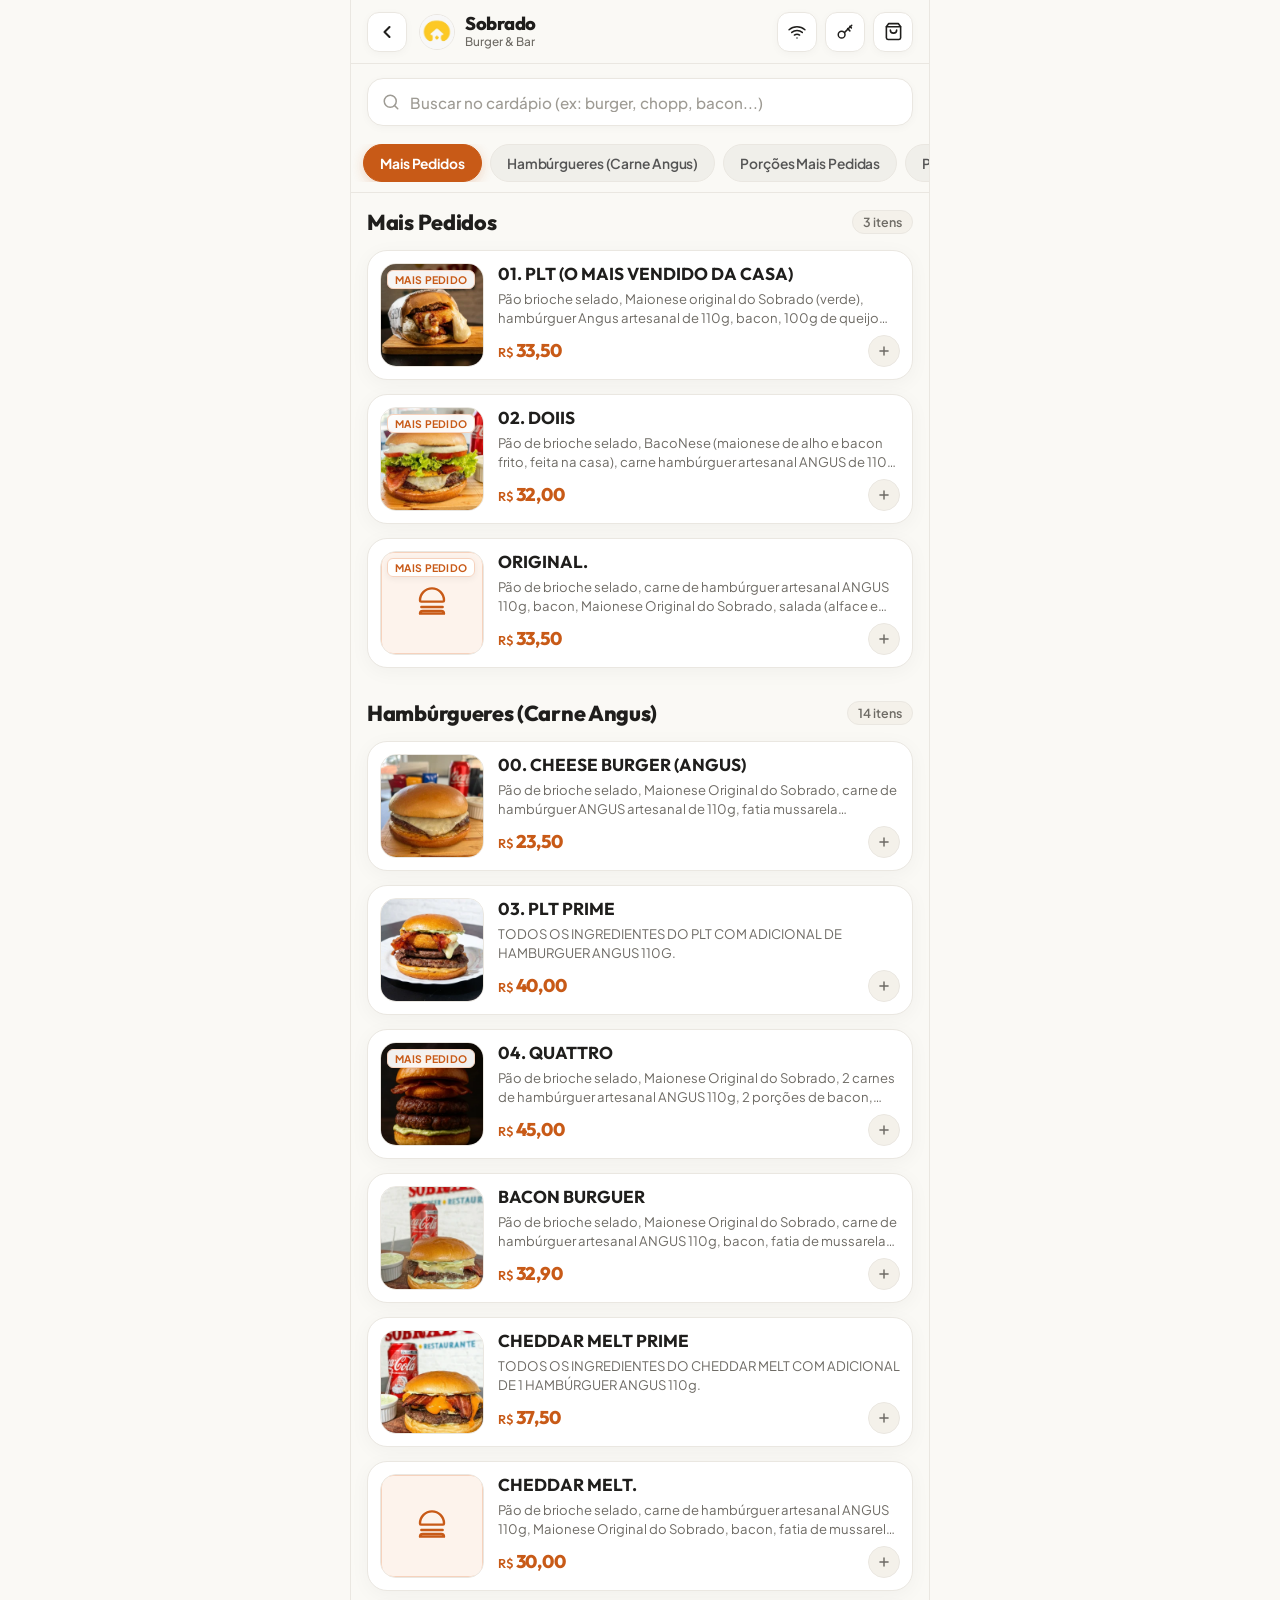
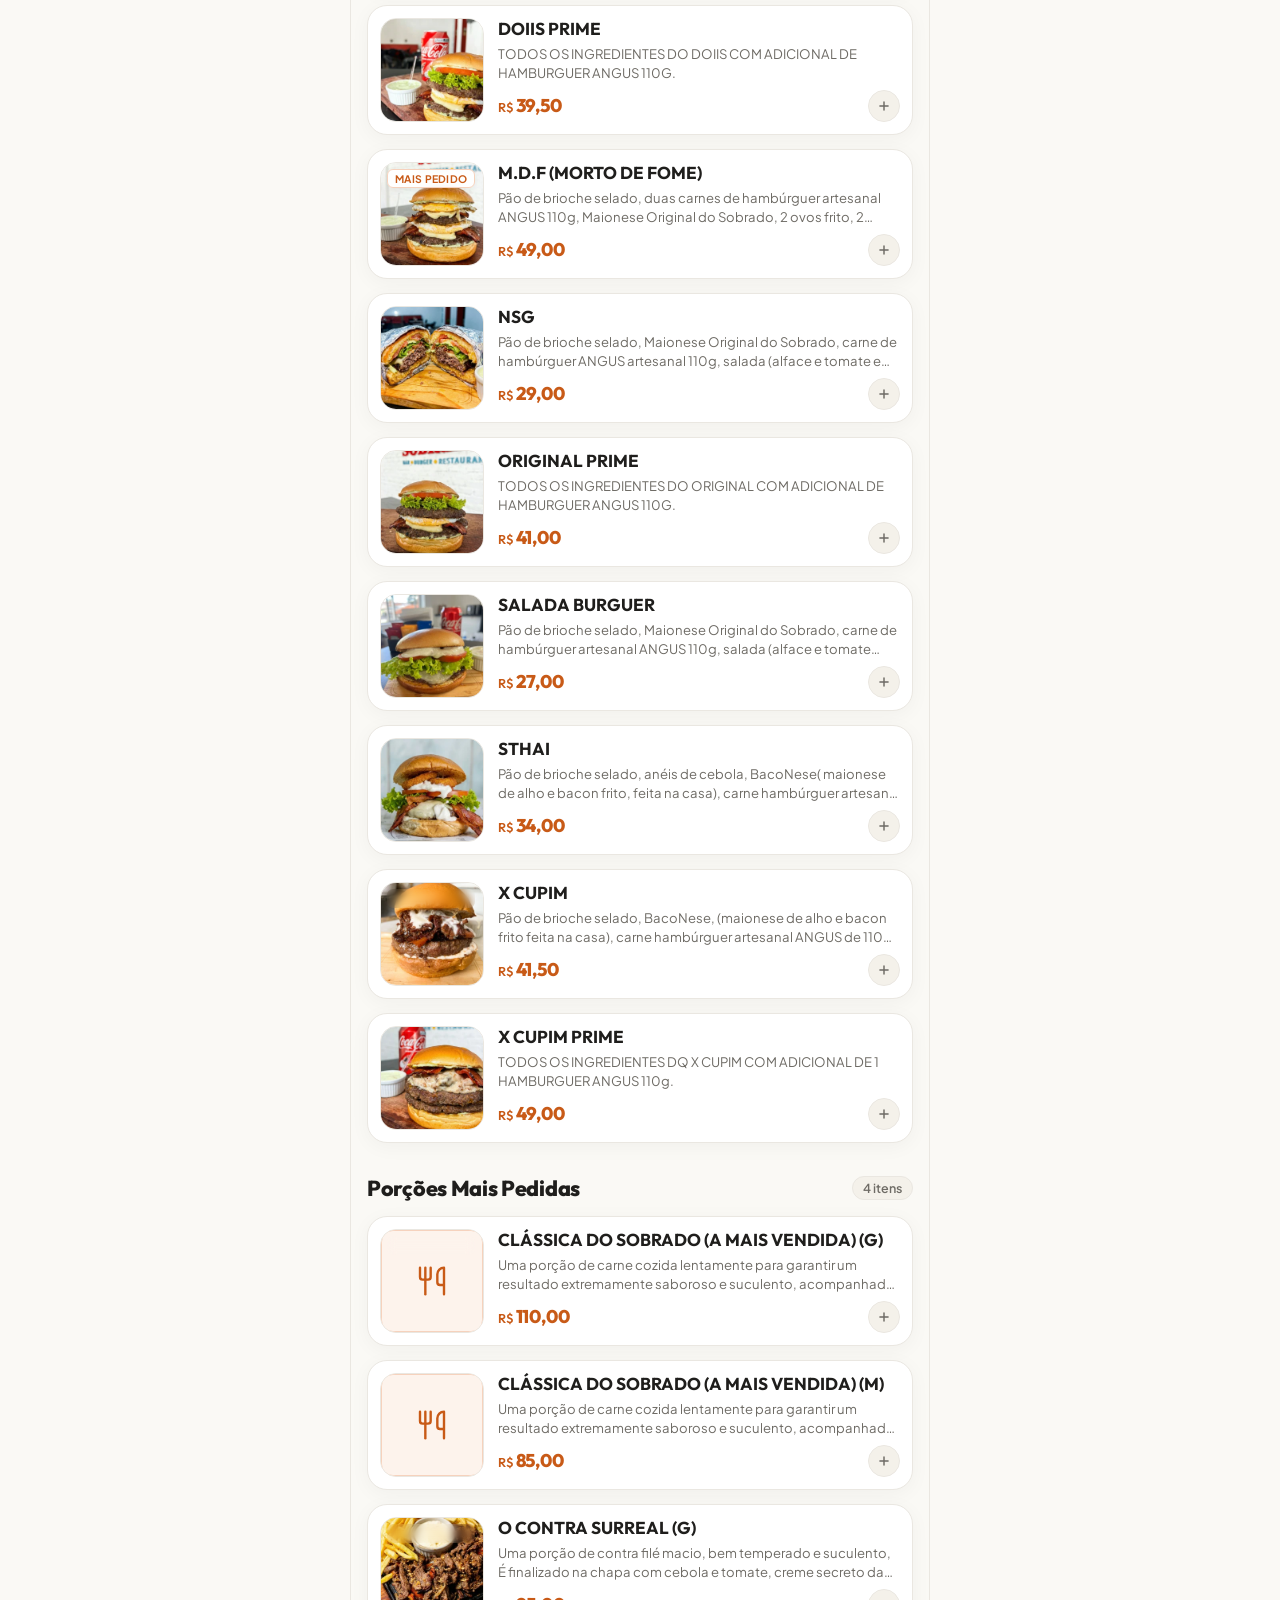
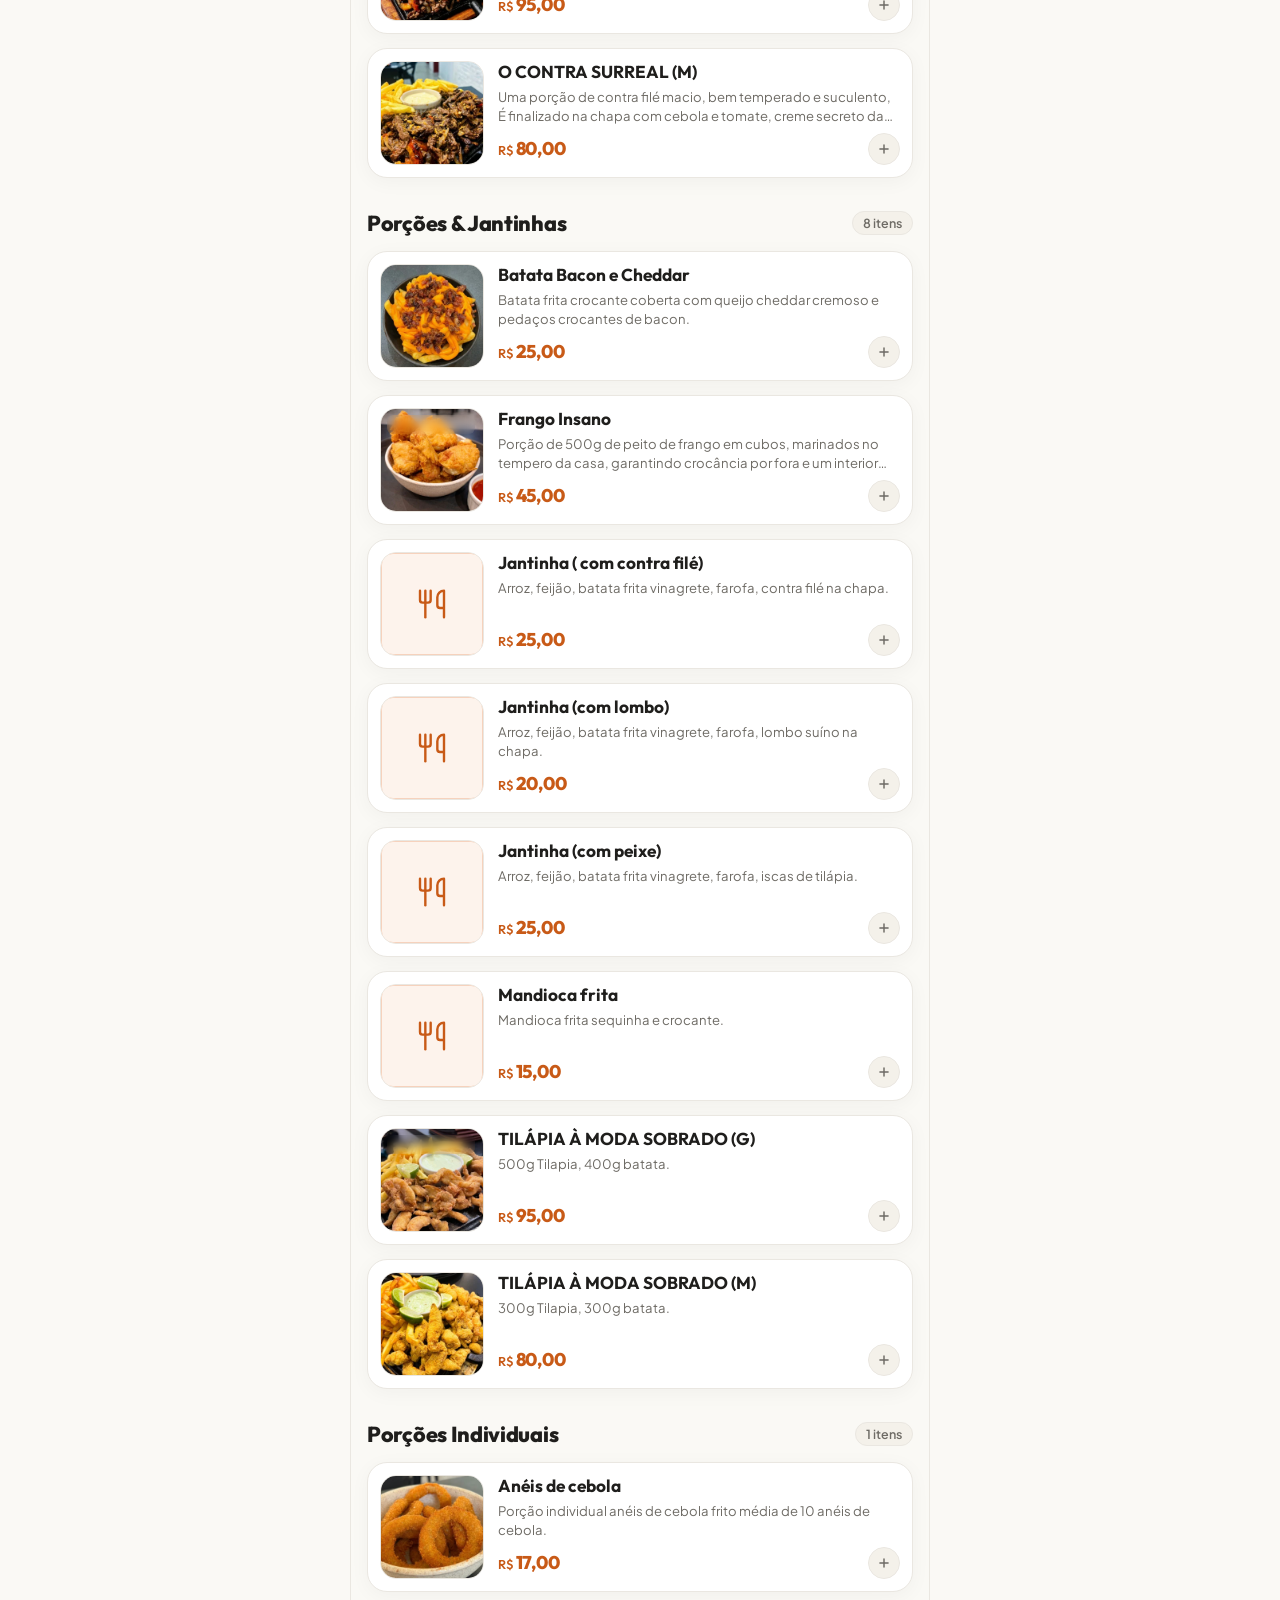
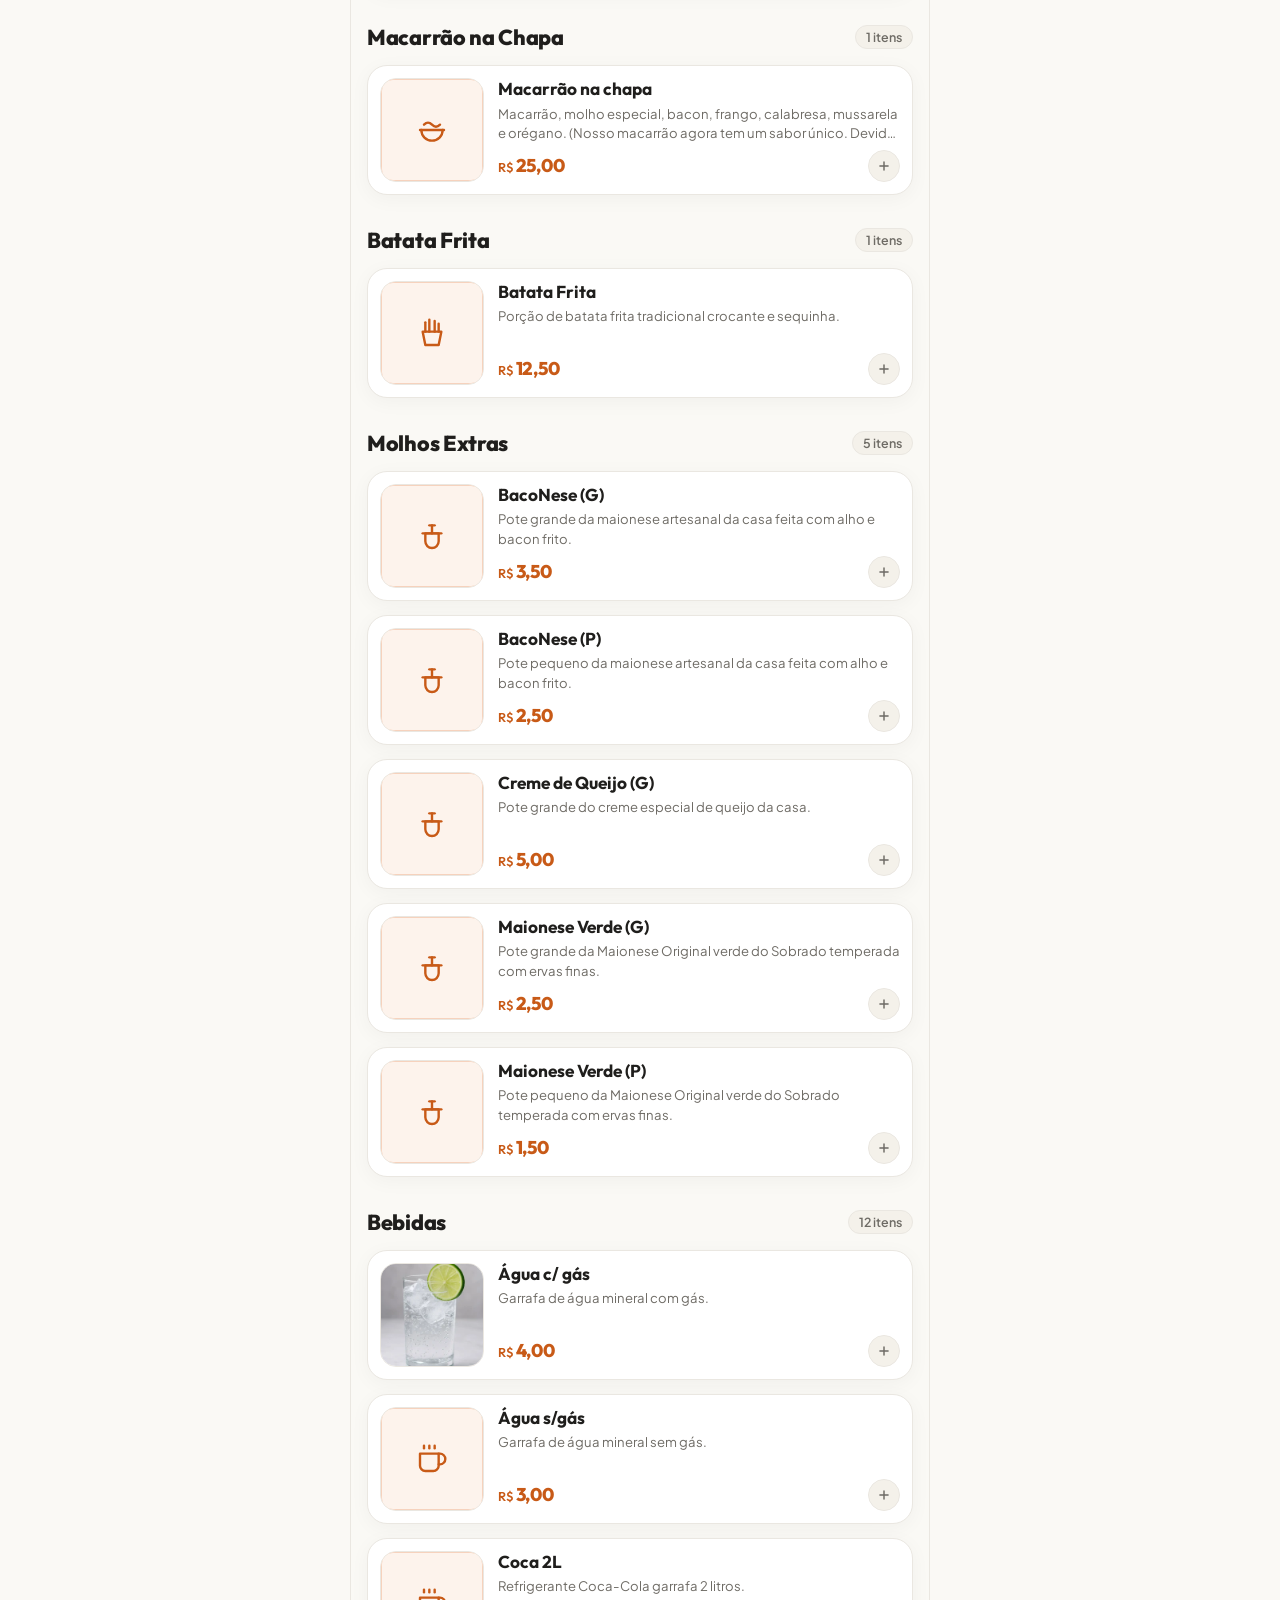
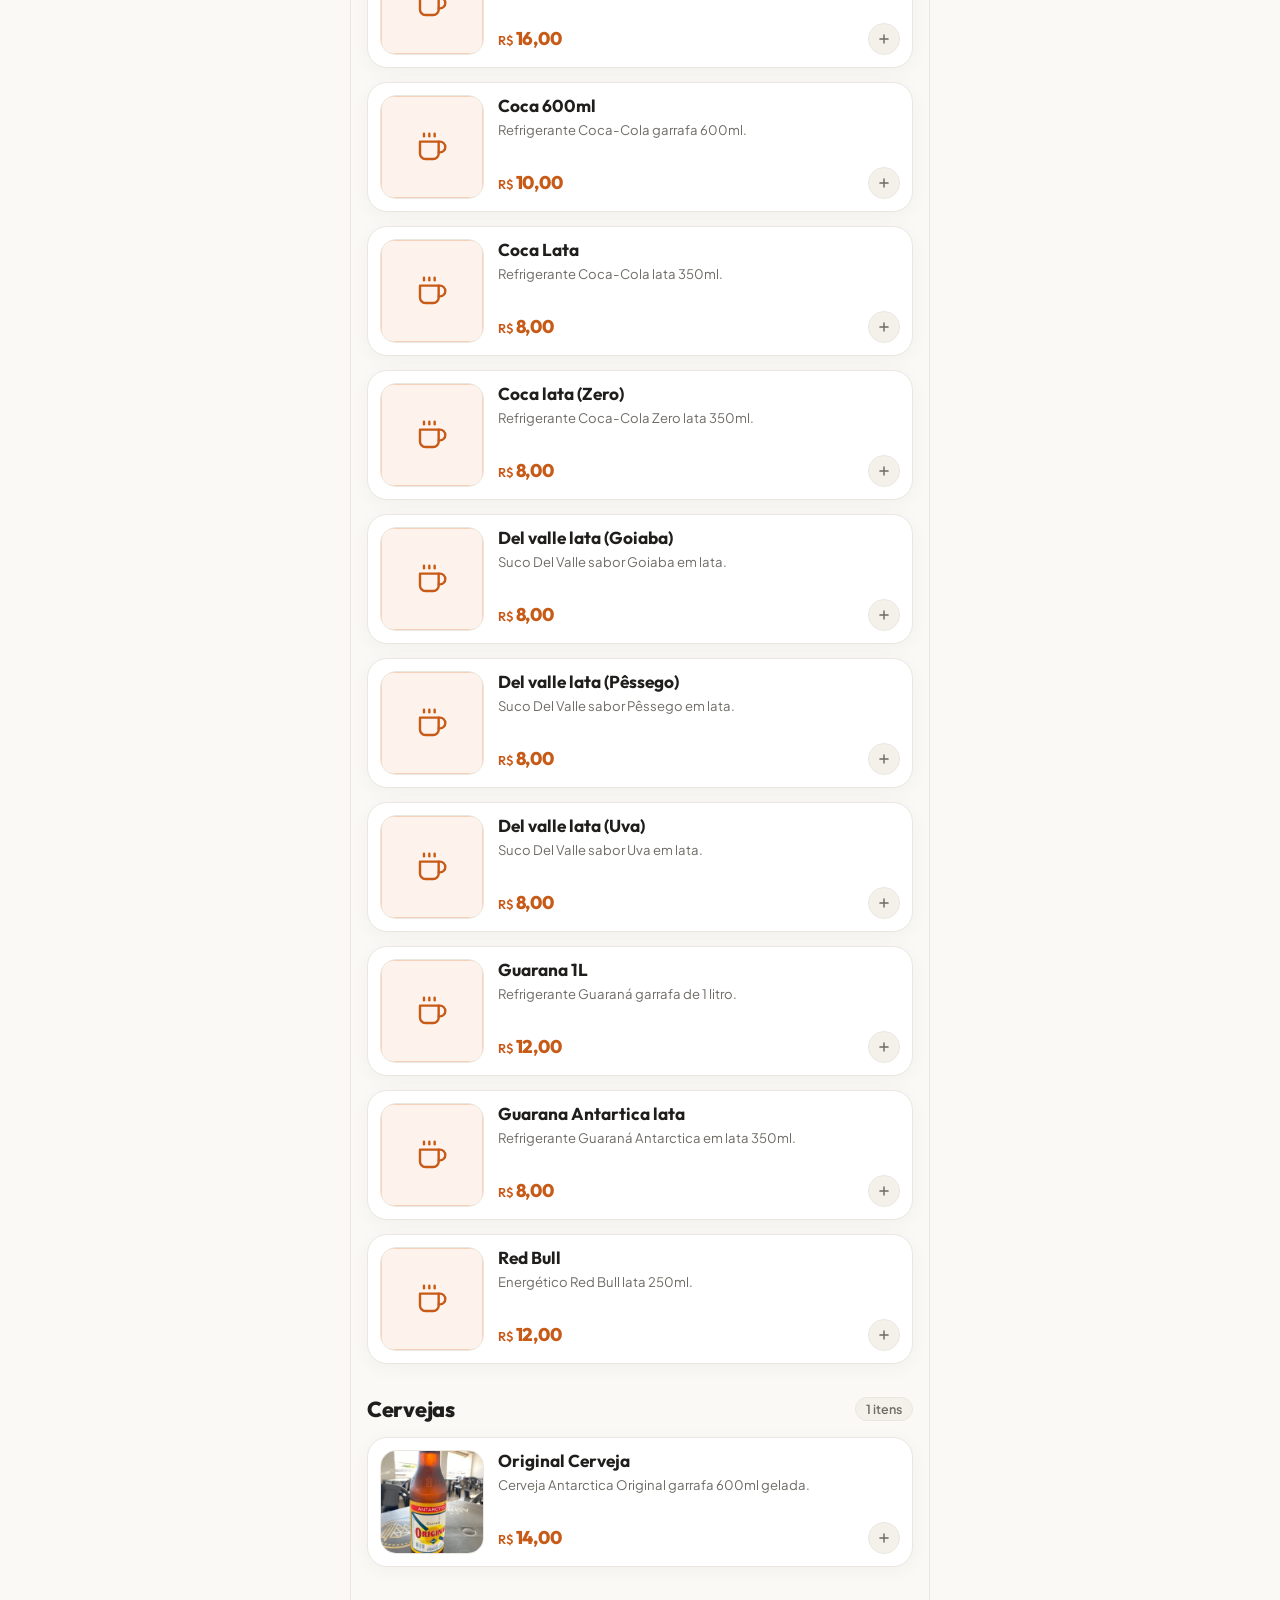
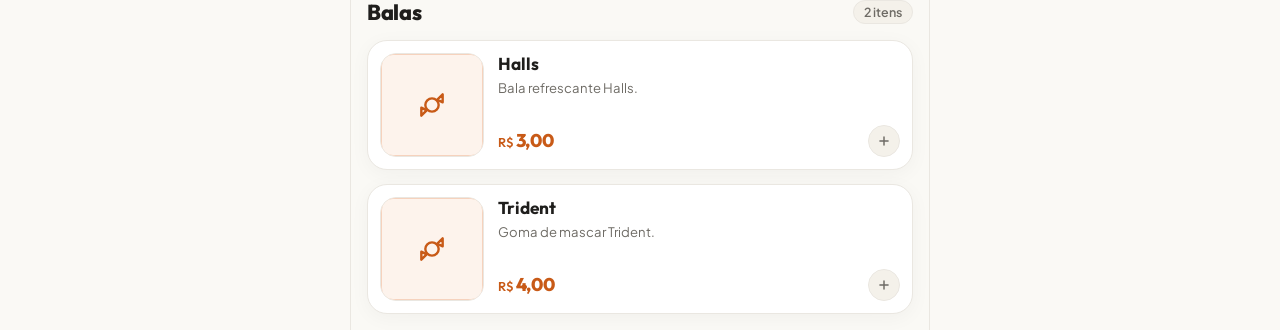
==== commit 28a3c0fc: "finalizações" ====
--- a/cardapio.html
+++ b/cardapio.html
@@ -312,25 +312,54 @@
         <h2 class="wifi-modal-title" id="wifiModalTitle">Wi-Fi d'O Sobrado</h2>
         <p class="wifi-modal-desc">Conecte-se gratuitamente à nossa rede exclusiva para clientes.</p>
 
-        <div class="wifi-info-card">
+        <!-- Visualização Padrão das Credenciais -->
+        <div class="wifi-info-card" id="wifiDisplayView">
           <div class="wifi-row">
             <span class="wifi-row-label">Nome da Rede (SSID)</span>
-            <span class="wifi-row-value">O Sobrado - Clientes</span>
+            <span class="wifi-row-value wifi-ssid-value" id="wifiModalSsidVal">O Sobrado - Clientes</span>
           </div>
           <div class="wifi-row">
             <span class="wifi-row-label">Senha de Acesso</span>
-            <span class="wifi-row-value">sobradoburger</span>
-          </div>
-        </div>
-
-        <button type="button" class="btn-copy-wifi" id="btnCopyWifiPassword">
-          <svg width="18" height="18" viewBox="0 0 24 24" fill="none" stroke="currentColor" stroke-width="2"
-            stroke-linecap="round" stroke-linejoin="round">
-            <rect x="9" y="9" width="13" height="13" rx="2" ry="2"></rect>
-            <path d="M5 15H4a2 2 0 0 1-2-2V4a2 2 0 0 1 2-2h9a2 2 0 0 1 2 2v1"></path>
-          </svg>
-          <span>Copiar Senha</span>
-        </button>
+            <span class="wifi-row-value wifi-password-value" id="wifiModalPasswordVal">sobradoburger</span>
+          </div>
+        </div>
+
+        <!-- Formulário de Edição ADM (Oculto por Padrão) -->
+        <div class="wifi-edit-form" id="wifiEditForm" style="display: none;">
+          <div class="wifi-edit-field">
+            <label class="wifi-edit-label" for="wifiEditSsidInput">Nome da Rede (SSID)</label>
+            <input type="text" class="wifi-edit-input" id="wifiEditSsidInput" placeholder="Ex: O Sobrado - Clientes" autocomplete="off" />
+          </div>
+          <div class="wifi-edit-field">
+            <label class="wifi-edit-label" for="wifiEditPasswordInput">Senha de Acesso</label>
+            <input type="text" class="wifi-edit-input" id="wifiEditPasswordInput" placeholder="Ex: sobradoburger" autocomplete="off" />
+          </div>
+          <div class="wifi-edit-actions">
+            <button type="button" class="btn-wifi-edit-cancel" id="btnCancelWifiEdit">Cancelar</button>
+            <button type="button" class="btn-wifi-edit-save" id="btnSaveWifiEdit">Salvar Wi-Fi</button>
+          </div>
+        </div>
+
+        <!-- Ações Principais -->
+        <div class="wifi-main-actions" id="wifiMainActions">
+          <button type="button" class="btn-copy-wifi" id="btnCopyWifiPassword">
+            <svg width="18" height="18" viewBox="0 0 24 24" fill="none" stroke="currentColor" stroke-width="2"
+              stroke-linecap="round" stroke-linejoin="round">
+              <rect x="9" y="9" width="13" height="13" rx="2" ry="2"></rect>
+              <path d="M5 15H4a2 2 0 0 1-2-2V4a2 2 0 0 1 2-2h9a2 2 0 0 1 2 2v1"></path>
+            </svg>
+            <span>Copiar Senha</span>
+          </button>
+
+          <!-- Botão ADM: Alterar Dados do Wi-Fi -->
+          <button type="button" class="btn-admin-edit-wifi" id="btnOpenWifiEdit" style="display: none;">
+            <svg width="15" height="15" viewBox="0 0 24 24" fill="none" stroke="currentColor" stroke-width="2" stroke-linecap="round" stroke-linejoin="round">
+              <path d="M11 4H4a2 2 0 0 0-2 2v14a2 2 0 0 0 2 2h14a2 2 0 0 0 2-2v-7"></path>
+              <path d="M18.5 2.5a2.121 2.121 0 0 1 3 3L12 15l-4 1 1-4 9.5-9.5z"></path>
+            </svg>
+            <span>✏️ Alterar Dados do Wi-Fi</span>
+          </button>
+        </div>
 
         <button type="button" class="btn-close-wifi-text" id="btnCloseWifi">
           Fechar Janela
--- a/assets/css/styles.css
+++ b/assets/css/styles.css
@@ -337,9 +337,174 @@
 }
 
 /* Botão 3: Wi-Fi */
+.hub-btn-wifi {
+  transition: opacity 0.3s ease, border-color 0.3s ease, background-color 0.3s ease, box-shadow 0.3s ease, transform 0.18s cubic-bezier(0.16, 1, 0.3, 1);
+}
+
 .hub-btn-wifi .hub-btn-icon {
   background-color: #F7F5F0;
   color: var(--text-primary);
+}
+
+/* Estado Bloqueado do Botão de Wi-Fi (Condicionado ao Instagram) */
+.link-card.is-locked,
+.hub-btn.is-locked {
+  opacity: 0.65;
+  cursor: not-allowed;
+  border-color: #E6E2D8;
+  background-color: #FAF8F5;
+  box-shadow: none;
+  transition: opacity 0.3s ease, border-color 0.3s ease, background-color 0.3s ease, box-shadow 0.3s ease, transform 0.3s ease;
+}
+
+.link-card.is-locked:hover,
+.hub-btn.is-locked:hover {
+  transform: none;
+  box-shadow: none;
+  border-color: #E6E2D8;
+}
+
+.link-card.is-locked:active,
+.hub-btn.is-locked:active {
+  transform: none;
+}
+
+.link-card.is-locked .hub-btn-icon,
+.hub-btn.is-locked .hub-btn-icon {
+  background-color: #F0ECE4;
+  border-color: #DFDBD3;
+  color: #8C827A;
+  opacity: 0.85;
+}
+
+.link-card.is-locked .hub-btn-desc,
+.hub-btn.is-locked .hub-btn-desc {
+  color: var(--brand-terracotta);
+  font-weight: 500;
+  line-height: 1.35;
+}
+
+.link-card.is-locked .hub-btn-arrow,
+.hub-btn.is-locked .hub-btn-arrow {
+  color: #B8B0A5;
+}
+
+.link-card.is-locked:hover .hub-btn-arrow,
+.hub-btn.is-locked:hover .hub-btn-arrow {
+  transform: none;
+  color: #B8B0A5;
+}
+
+/* Distintivo suave "🔒 Bloqueado" */
+.wifi-locked-badge {
+  display: inline-flex;
+  align-items: center;
+  gap: 3px;
+  font-size: 0.68rem;
+  font-weight: 700;
+  text-transform: uppercase;
+  letter-spacing: 0.04em;
+  padding: 2px 7px;
+  border-radius: var(--radius-full);
+  background-color: rgba(200, 90, 23, 0.1);
+  color: var(--brand-terracotta);
+  border: 1px solid rgba(200, 90, 23, 0.22);
+  margin-left: 6px;
+  vertical-align: middle;
+  line-height: 1.2;
+}
+
+/* Alternância de ícones Wi-Fi vs Cadeado */
+.wifi-icon-locked {
+  display: none;
+}
+
+.link-card.is-locked .wifi-icon-active,
+.hub-btn.is-locked .wifi-icon-active {
+  display: none;
+}
+
+.link-card.is-locked .wifi-icon-locked,
+.hub-btn.is-locked .wifi-icon-locked {
+  display: block;
+}
+
+/* Botão 4: Avaliação no Google & Estilos Link-Card */
+.link-card {
+  display: flex;
+  align-items: center;
+  justify-content: space-between;
+  width: 100%;
+  min-height: 68px;
+  padding: 14px 18px;
+  border-radius: var(--radius-md);
+  background-color: var(--bg-card);
+  border: 1px solid var(--border-subtle);
+  color: var(--text-primary);
+  box-shadow: var(--shadow-card);
+  transition: transform 0.18s cubic-bezier(0.16, 1, 0.3, 1), box-shadow 0.18s ease, border-color 0.18s ease;
+  position: relative;
+  text-decoration: none;
+  gap: 14px;
+}
+
+.link-card:hover {
+  box-shadow: var(--shadow-card-hover);
+  border-color: #DFDBD3;
+  transform: translateY(-1px);
+}
+
+.link-card:active {
+  transform: scale(0.985);
+}
+
+.link-icon-wrapper {
+  width: 44px;
+  height: 44px;
+  border-radius: 12px;
+  display: flex;
+  align-items: center;
+  justify-content: center;
+  font-size: 1.25rem;
+  flex-shrink: 0;
+  border: 1px solid rgba(229, 160, 0, 0.25);
+  transition: transform 0.2s ease, background-color 0.2s ease;
+}
+
+.link-card:hover .link-icon-wrapper {
+  transform: scale(1.05);
+}
+
+.link-info {
+  display: flex;
+  flex-direction: column;
+  text-align: left;
+  flex: 1;
+}
+
+.link-title {
+  font-family: var(--font-heading);
+  font-size: 1.05rem;
+  font-weight: 700;
+  color: var(--text-primary);
+  line-height: 1.25;
+}
+
+.link-desc {
+  font-size: 0.82rem;
+  color: var(--text-secondary);
+  margin-top: 3px;
+}
+
+.link-arrow {
+  color: var(--text-dim);
+  flex-shrink: 0;
+  transition: transform 0.2s ease, color 0.2s ease;
+}
+
+.link-card:hover .link-arrow {
+  transform: translateX(3px);
+  color: #E5A000;
 }
 
 /* Rodapé do Hub */
@@ -1929,6 +2094,126 @@
   transform: scale(0.97);
 }
 
+/* Botão ADM: Alterar Dados do Wi-Fi */
+.btn-admin-edit-wifi {
+  width: 100%;
+  min-height: 42px;
+  background-color: transparent;
+  border: 1px dashed var(--brand-terracotta);
+  border-radius: var(--radius-md);
+  color: var(--brand-terracotta);
+  font-weight: 600;
+  font-size: 0.88rem;
+  display: inline-flex;
+  align-items: center;
+  justify-content: center;
+  gap: 8px;
+  margin-top: 10px;
+  cursor: pointer;
+  transition: all 0.2s ease;
+}
+
+.btn-admin-edit-wifi:hover {
+  background-color: rgba(200, 90, 23, 0.08);
+  border-style: solid;
+}
+
+.btn-admin-edit-wifi:active {
+  transform: scale(0.98);
+}
+
+/* Formulário de Edição ADM do Wi-Fi */
+.wifi-edit-form {
+  background-color: var(--bg-main-alt);
+  border: 1px solid var(--brand-terracotta-border);
+  border-radius: var(--radius-md);
+  padding: 16px;
+  display: flex;
+  flex-direction: column;
+  gap: 14px;
+  margin-bottom: 20px;
+  text-align: left;
+}
+
+.wifi-edit-field {
+  display: flex;
+  flex-direction: column;
+  gap: 5px;
+}
+
+.wifi-edit-label {
+  font-size: 0.74rem;
+  text-transform: uppercase;
+  font-weight: 700;
+  color: var(--text-secondary);
+  letter-spacing: 0.5px;
+}
+
+.wifi-edit-input {
+  width: 100%;
+  padding: 10px 12px;
+  border: 1px solid var(--border-subtle);
+  border-radius: var(--radius-sm);
+  background-color: #FFFFFF;
+  color: var(--text-primary);
+  font-size: 0.95rem;
+  font-weight: 600;
+  font-family: inherit;
+  transition: border-color 0.2s ease, box-shadow 0.2s ease;
+}
+
+.wifi-edit-input:focus {
+  outline: none;
+  border-color: var(--brand-terracotta);
+  box-shadow: 0 0 0 3px rgba(200, 90, 23, 0.15);
+}
+
+.wifi-edit-actions {
+  display: flex;
+  gap: 10px;
+  margin-top: 4px;
+}
+
+.btn-wifi-edit-cancel {
+  flex: 1;
+  min-height: 42px;
+  background-color: #ECEAE4;
+  color: var(--text-secondary);
+  border-radius: var(--radius-sm);
+  font-weight: 600;
+  font-size: 0.88rem;
+  border: 1px solid var(--border-subtle);
+  cursor: pointer;
+  transition: all 0.15s ease;
+}
+
+.btn-wifi-edit-cancel:hover {
+  background-color: #E2DFD7;
+  color: var(--text-primary);
+}
+
+.btn-wifi-edit-save {
+  flex: 1.3;
+  min-height: 42px;
+  background-color: var(--brand-terracotta);
+  color: #FFFFFF;
+  border-radius: var(--radius-sm);
+  font-weight: 700;
+  font-size: 0.88rem;
+  border: none;
+  cursor: pointer;
+  box-shadow: 0 2px 8px rgba(200, 90, 23, 0.25);
+  transition: all 0.15s ease;
+}
+
+.btn-wifi-edit-save:hover {
+  background-color: var(--brand-terracotta-hover);
+}
+
+.btn-wifi-edit-save:active {
+  transform: scale(0.98);
+}
+
 .btn-close-wifi-text {
   margin-top: 14px;
   font-size: 0.88rem;
@@ -1965,7 +2250,8 @@
   opacity: 0;
   transition: transform 0.3s cubic-bezier(0.16, 1, 0.3, 1), opacity 0.3s;
   pointer-events: none;
-  white-space: nowrap;
+  max-width: min(92vw, 480px);
+  text-align: center;
 }
 
 .toast-notice.show {
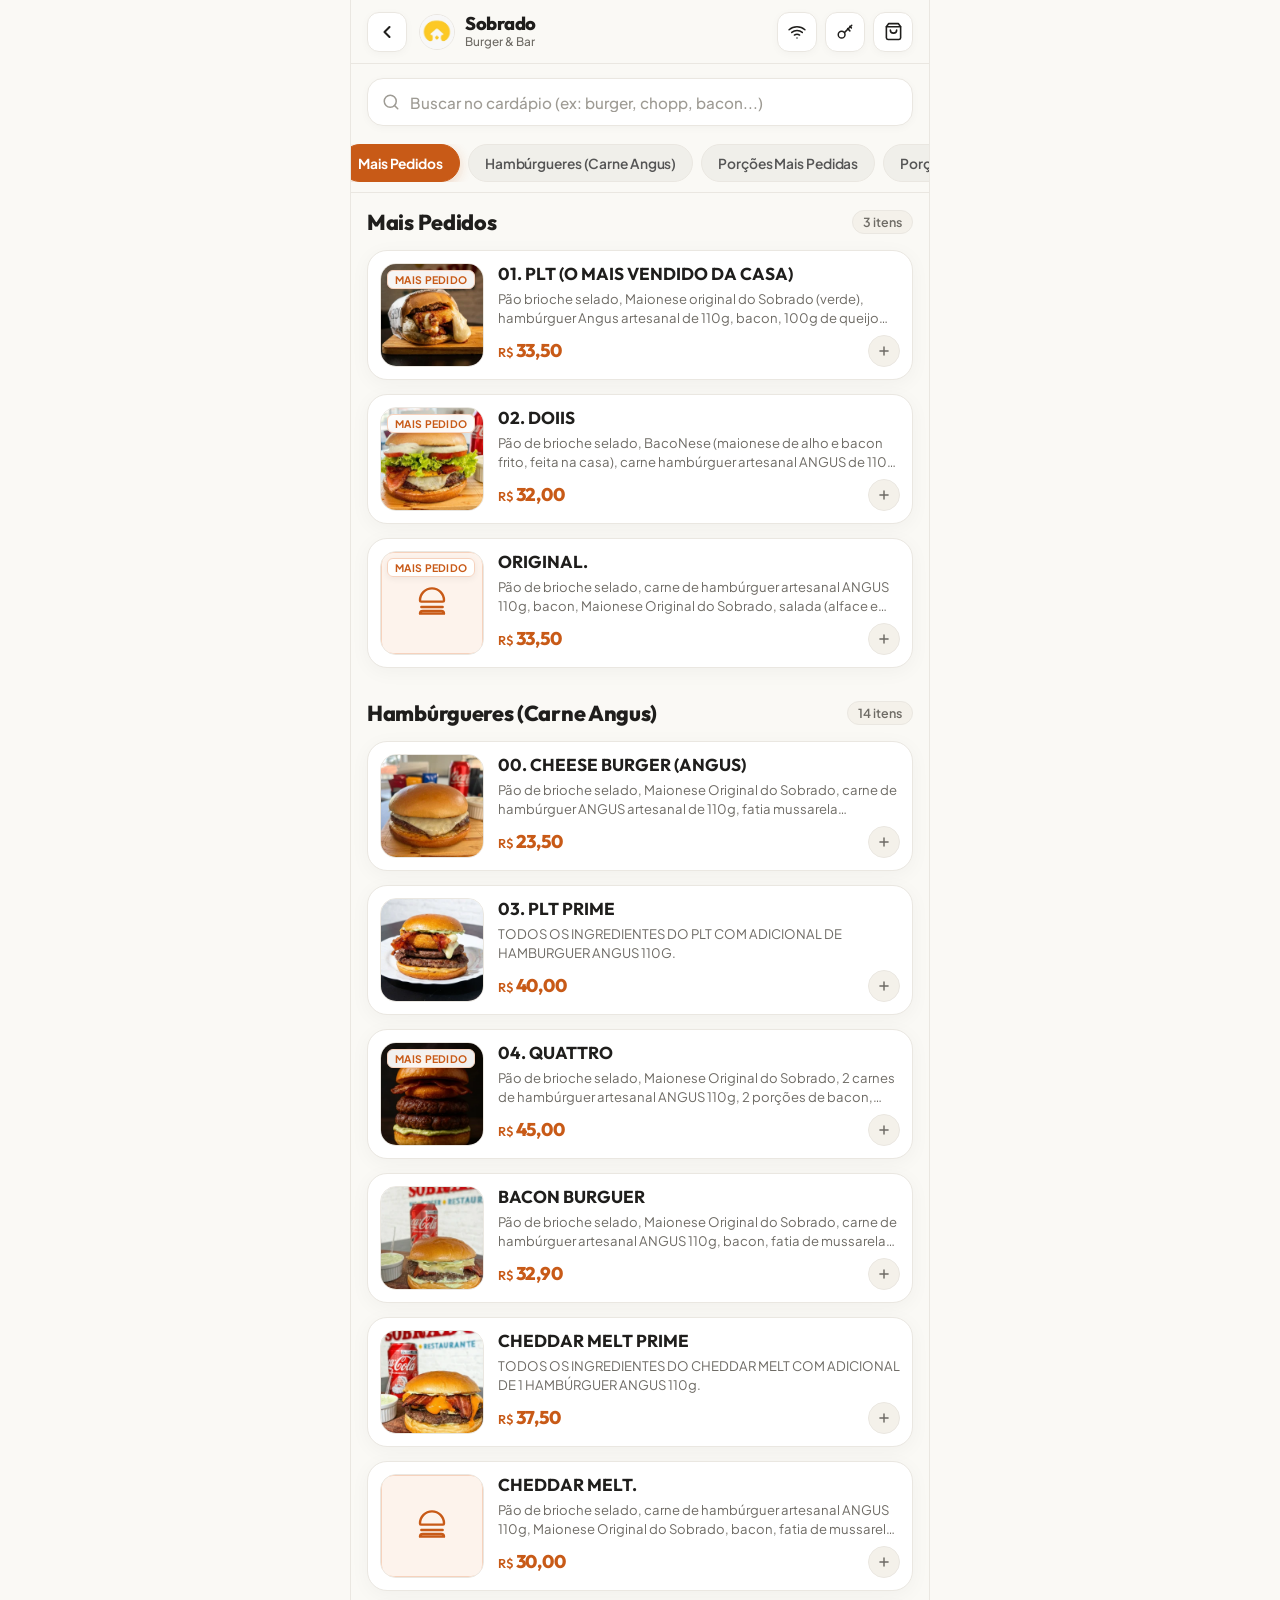
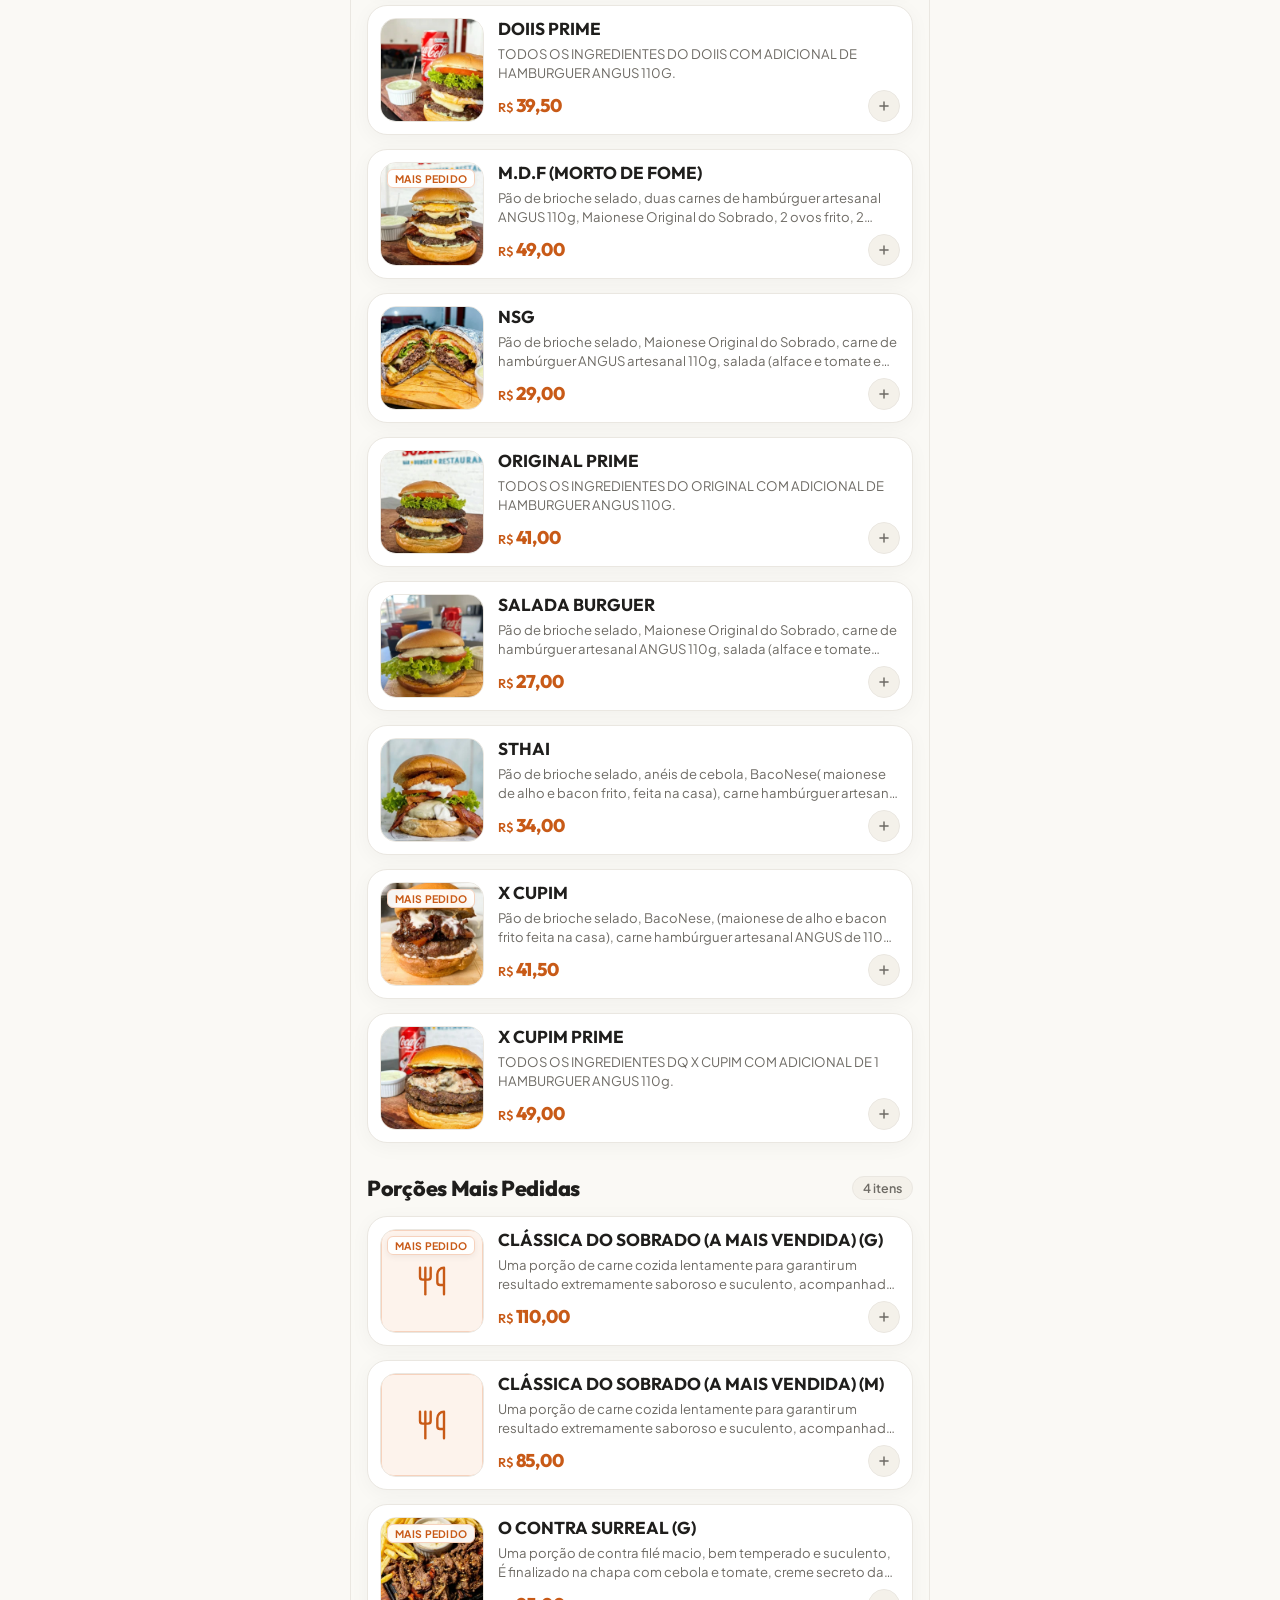
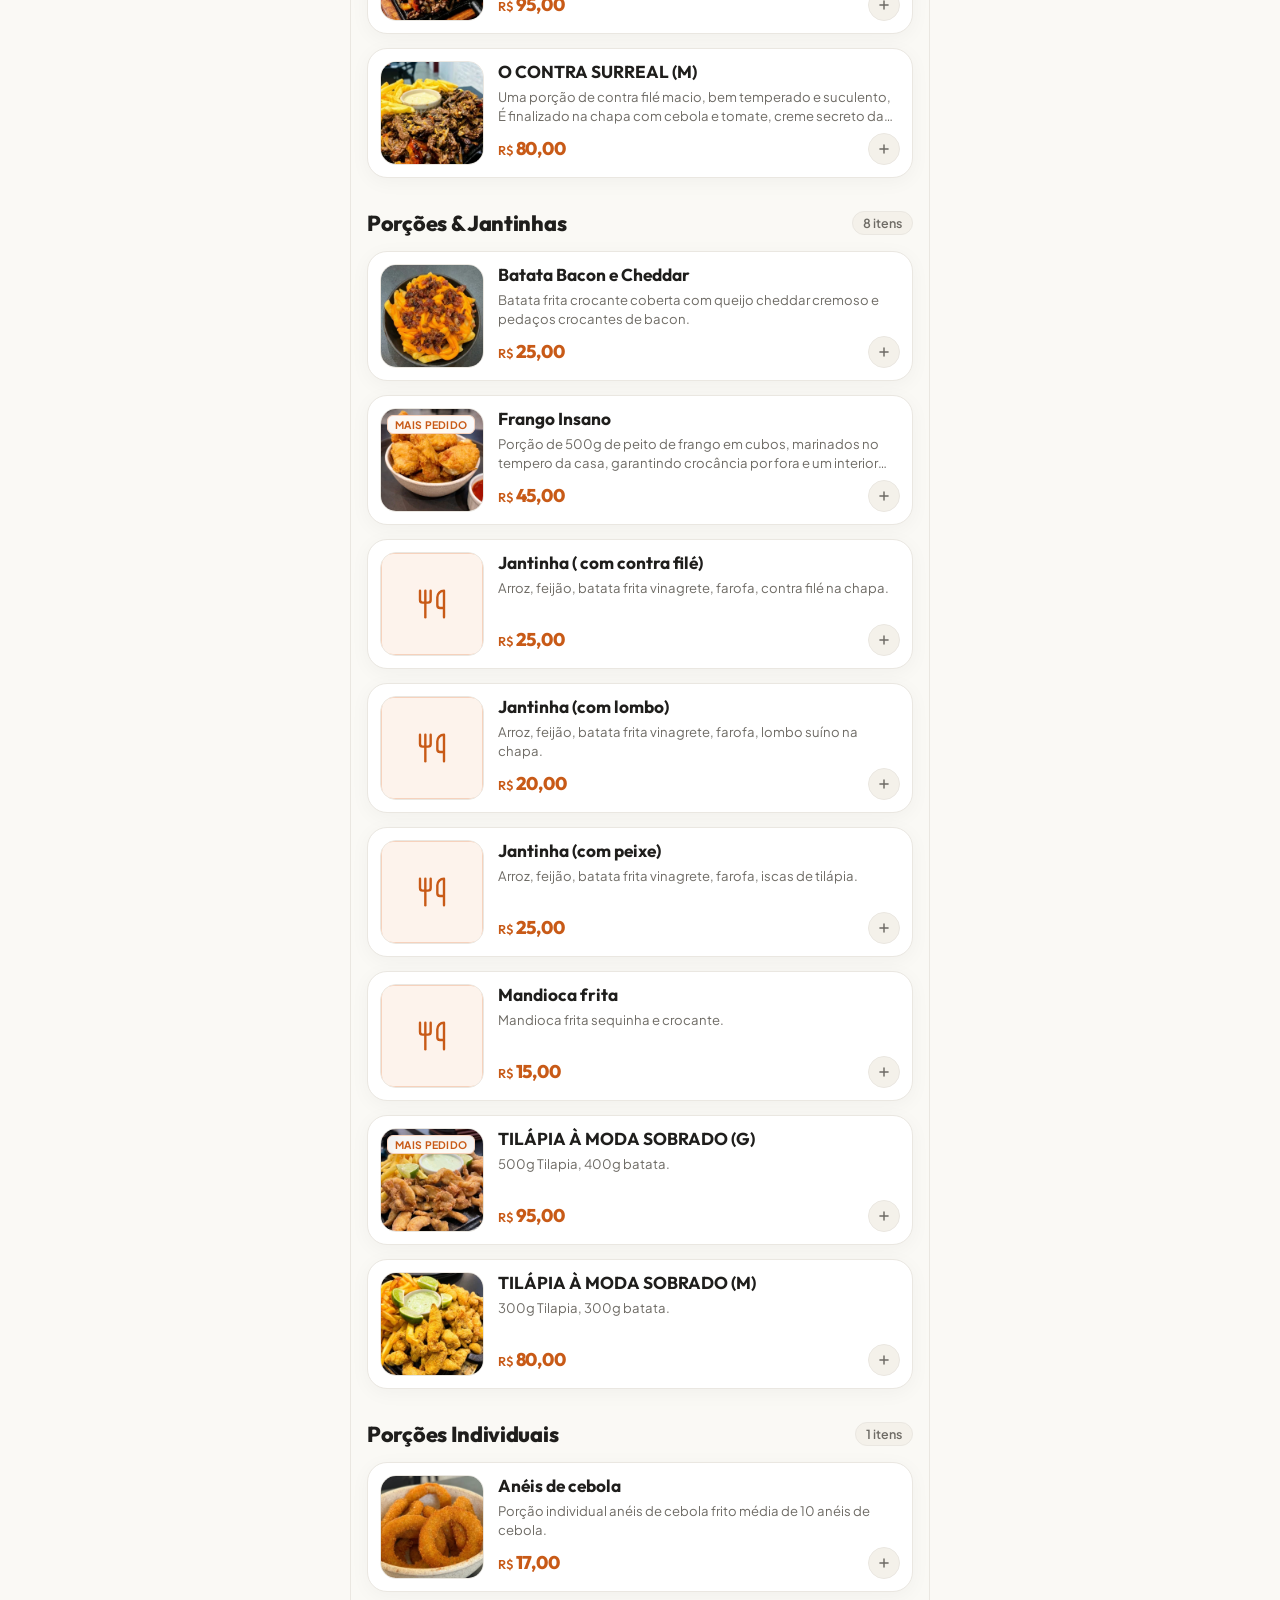
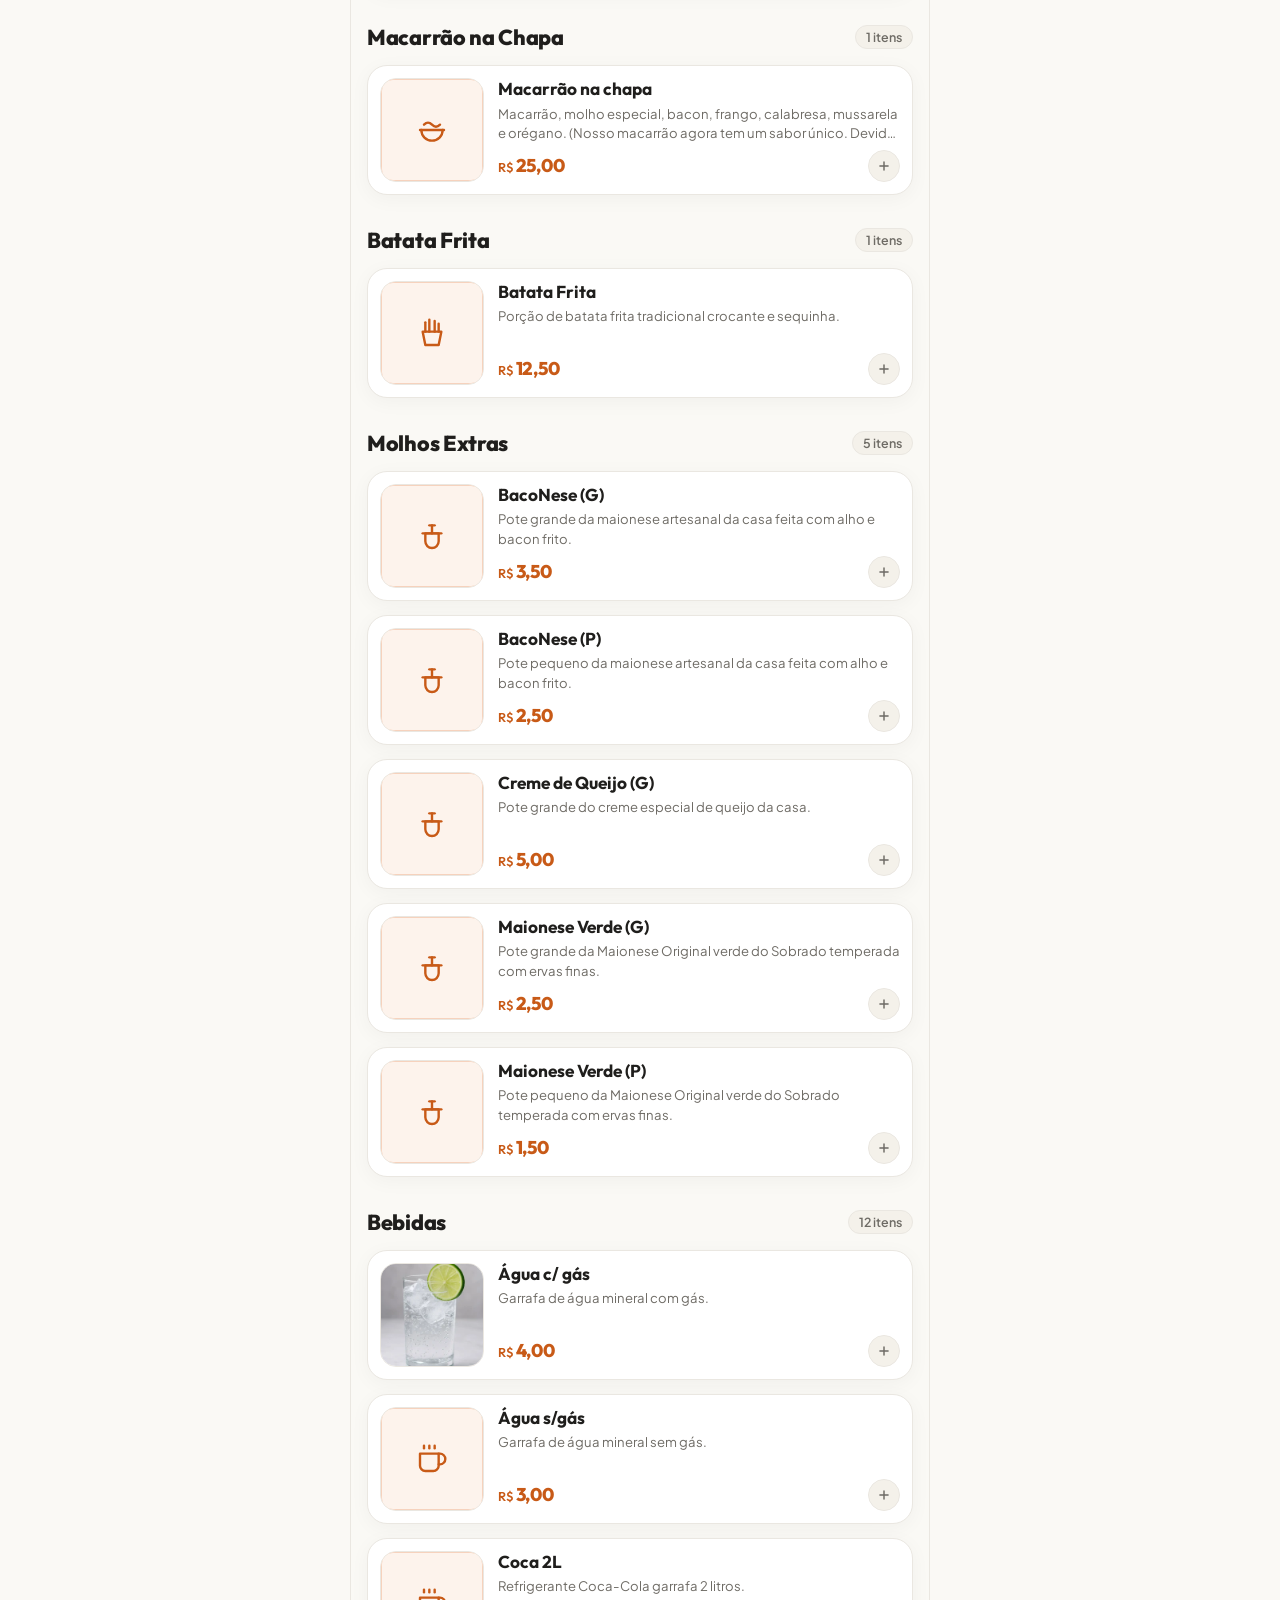
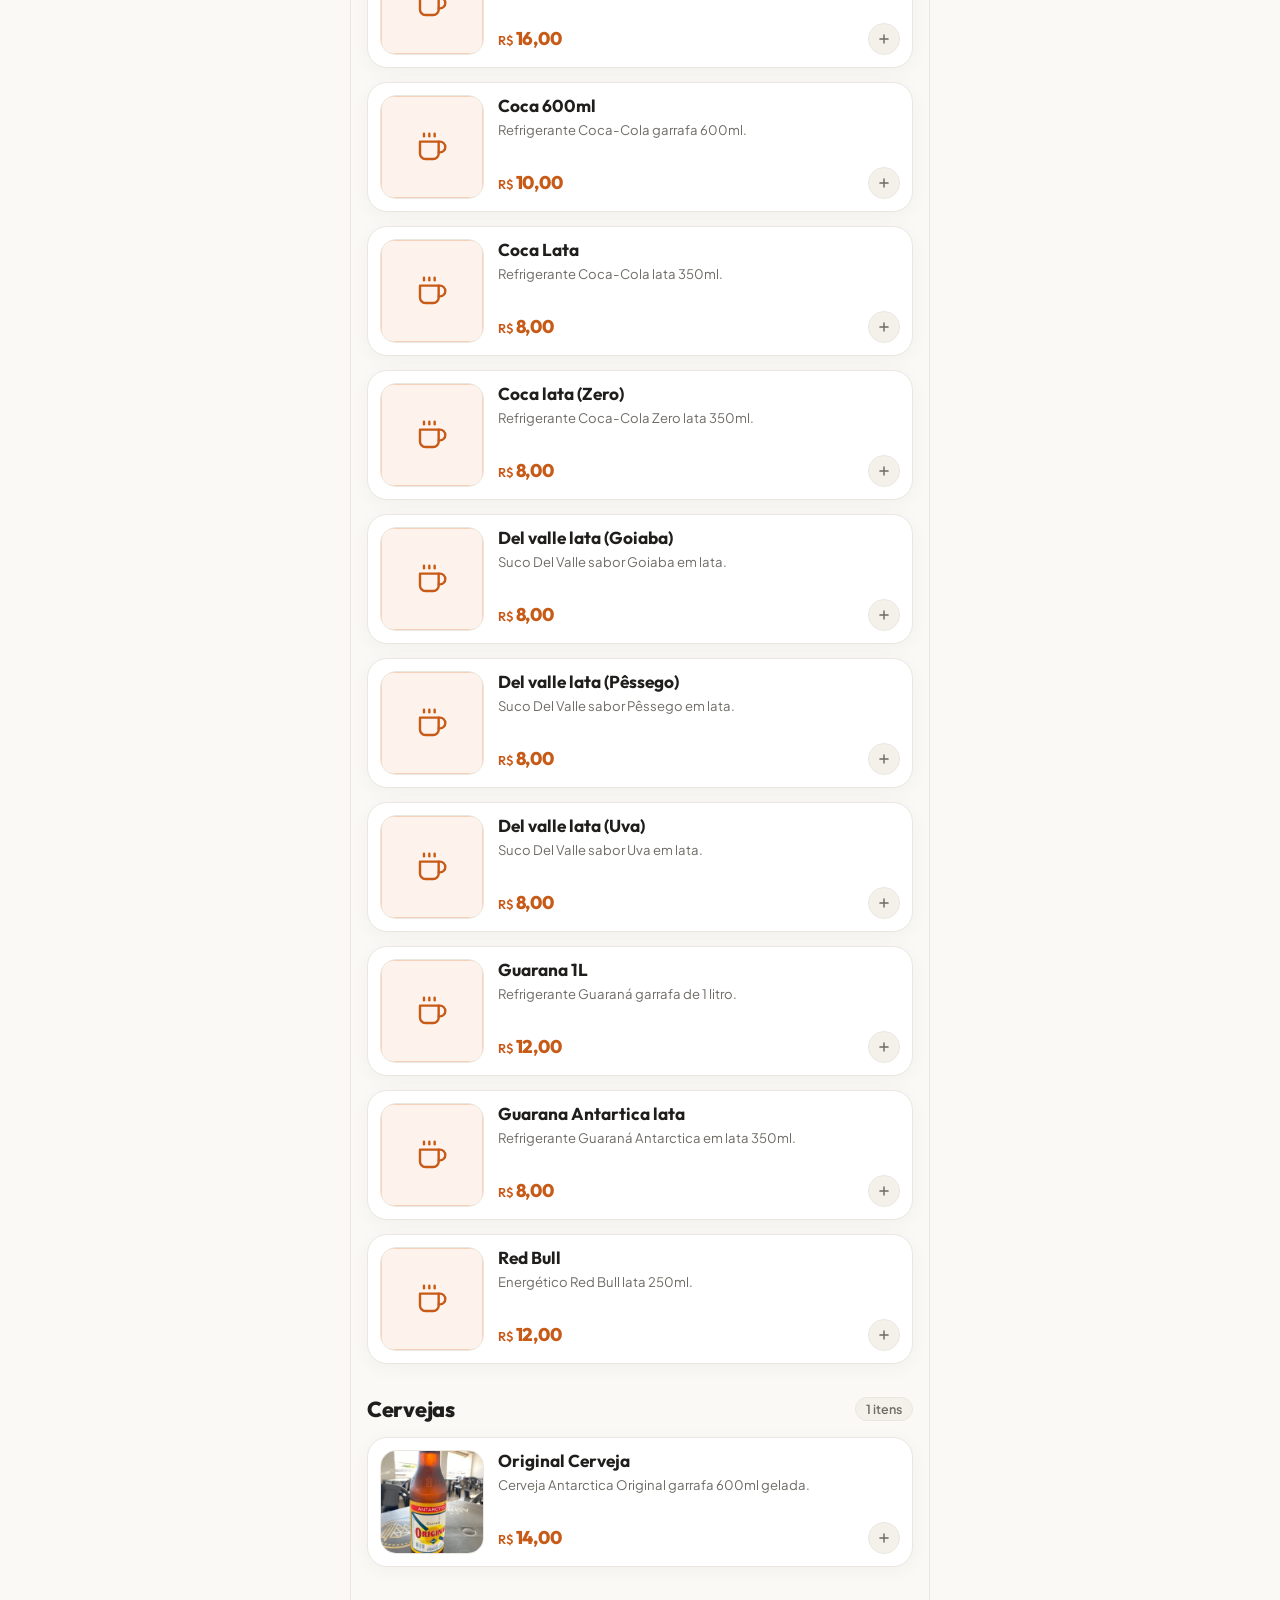
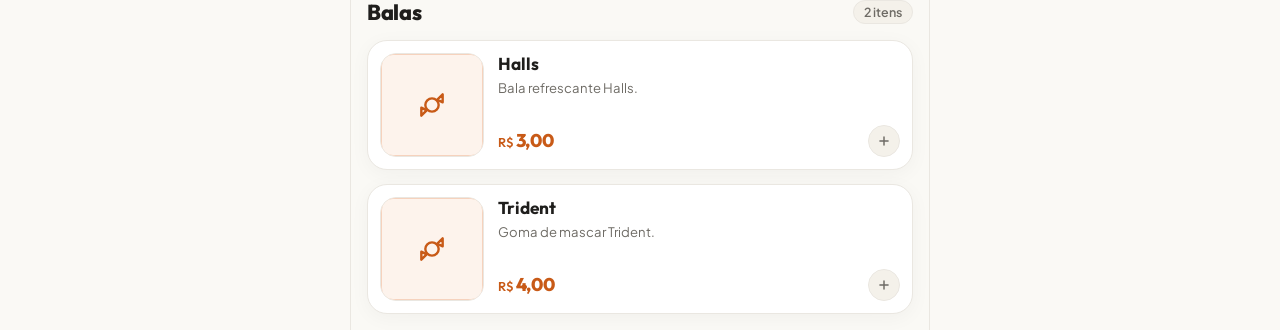
==== commit e71cc680: "Mudanças" ====
--- a/cardapio.html
+++ b/cardapio.html
@@ -25,7 +25,7 @@
   <link rel="icon" type="image/jpeg" href="assets/images/Logo_Sobrado.jpg">
 
   <!-- Estilos da Aplicação -->
-  <link rel="stylesheet" href="assets/css/styles.css?v=2.6">
+  <link rel="stylesheet" href="assets/css/styles.css?v=2.7">
 </head>
 
 <body>
@@ -632,9 +632,9 @@
   </div>
 
   <!-- Scripts -->
-  <script src="assets/js/products.js?v=2.6"></script>
-  <script src="assets/js/supabase.js?v=2.6"></script>
-  <script src="assets/js/app.js?v=2.6"></script>
+  <script src="assets/js/products.js?v=2.7"></script>
+  <script src="assets/js/supabase.js?v=2.7"></script>
+  <script src="assets/js/app.js?v=2.7"></script>
 </body>
 
 </html>
--- a/assets/css/styles.css
+++ b/assets/css/styles.css
@@ -337,96 +337,9 @@
 }
 
 /* Botão 3: Wi-Fi */
-.hub-btn-wifi {
-  transition: opacity 0.3s ease, border-color 0.3s ease, background-color 0.3s ease, box-shadow 0.3s ease, transform 0.18s cubic-bezier(0.16, 1, 0.3, 1);
-}
-
 .hub-btn-wifi .hub-btn-icon {
   background-color: #F7F5F0;
   color: var(--text-primary);
-}
-
-/* Estado Bloqueado do Botão de Wi-Fi (Condicionado ao Instagram) */
-.link-card.is-locked,
-.hub-btn.is-locked {
-  opacity: 0.65;
-  cursor: not-allowed;
-  border-color: #E6E2D8;
-  background-color: #FAF8F5;
-  box-shadow: none;
-  transition: opacity 0.3s ease, border-color 0.3s ease, background-color 0.3s ease, box-shadow 0.3s ease, transform 0.3s ease;
-}
-
-.link-card.is-locked:hover,
-.hub-btn.is-locked:hover {
-  transform: none;
-  box-shadow: none;
-  border-color: #E6E2D8;
-}
-
-.link-card.is-locked:active,
-.hub-btn.is-locked:active {
-  transform: none;
-}
-
-.link-card.is-locked .hub-btn-icon,
-.hub-btn.is-locked .hub-btn-icon {
-  background-color: #F0ECE4;
-  border-color: #DFDBD3;
-  color: #8C827A;
-  opacity: 0.85;
-}
-
-.link-card.is-locked .hub-btn-desc,
-.hub-btn.is-locked .hub-btn-desc {
-  color: var(--brand-terracotta);
-  font-weight: 500;
-  line-height: 1.35;
-}
-
-.link-card.is-locked .hub-btn-arrow,
-.hub-btn.is-locked .hub-btn-arrow {
-  color: #B8B0A5;
-}
-
-.link-card.is-locked:hover .hub-btn-arrow,
-.hub-btn.is-locked:hover .hub-btn-arrow {
-  transform: none;
-  color: #B8B0A5;
-}
-
-/* Distintivo suave "🔒 Bloqueado" */
-.wifi-locked-badge {
-  display: inline-flex;
-  align-items: center;
-  gap: 3px;
-  font-size: 0.68rem;
-  font-weight: 700;
-  text-transform: uppercase;
-  letter-spacing: 0.04em;
-  padding: 2px 7px;
-  border-radius: var(--radius-full);
-  background-color: rgba(200, 90, 23, 0.1);
-  color: var(--brand-terracotta);
-  border: 1px solid rgba(200, 90, 23, 0.22);
-  margin-left: 6px;
-  vertical-align: middle;
-  line-height: 1.2;
-}
-
-/* Alternância de ícones Wi-Fi vs Cadeado */
-.wifi-icon-locked {
-  display: none;
-}
-
-.link-card.is-locked .wifi-icon-active,
-.hub-btn.is-locked .wifi-icon-active {
-  display: none;
-}
-
-.link-card.is-locked .wifi-icon-locked,
-.hub-btn.is-locked .wifi-icon-locked {
-  display: block;
 }
 
 /* Botão 4: Avaliação no Google & Estilos Link-Card */
